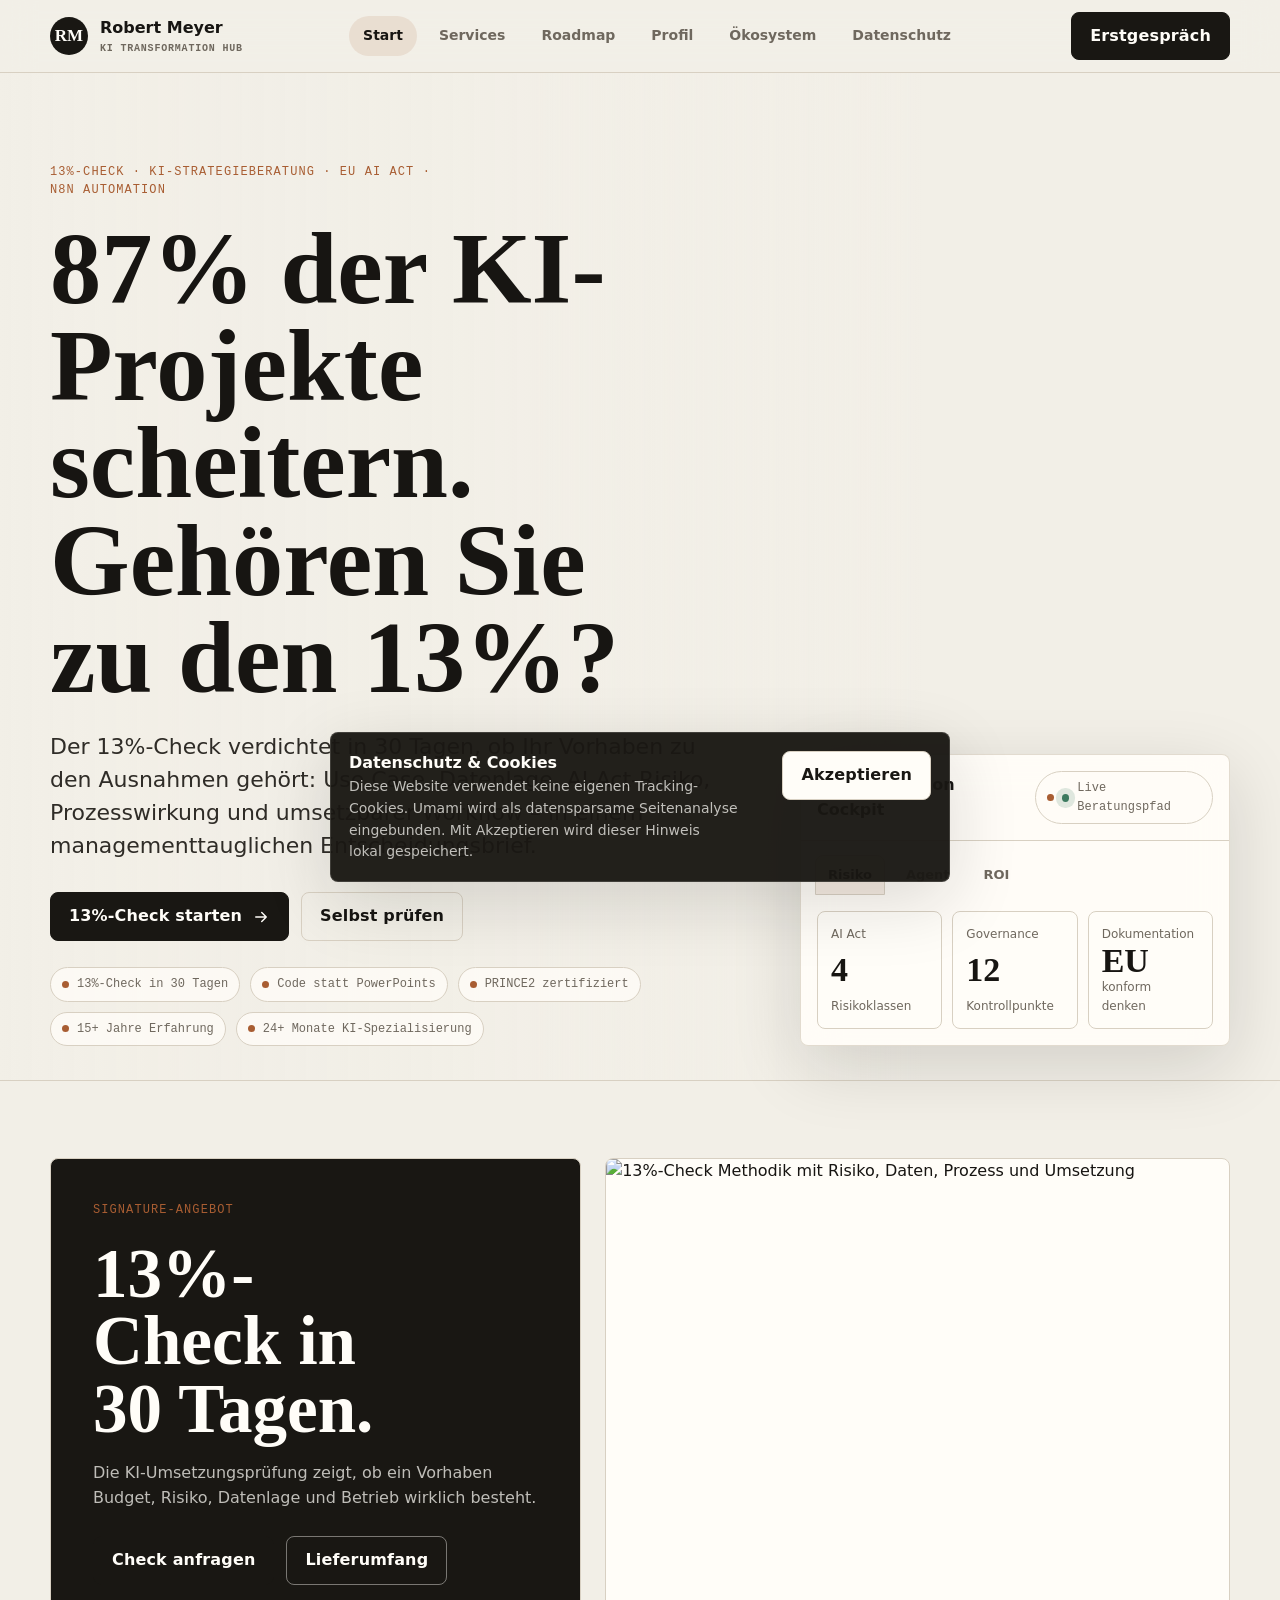
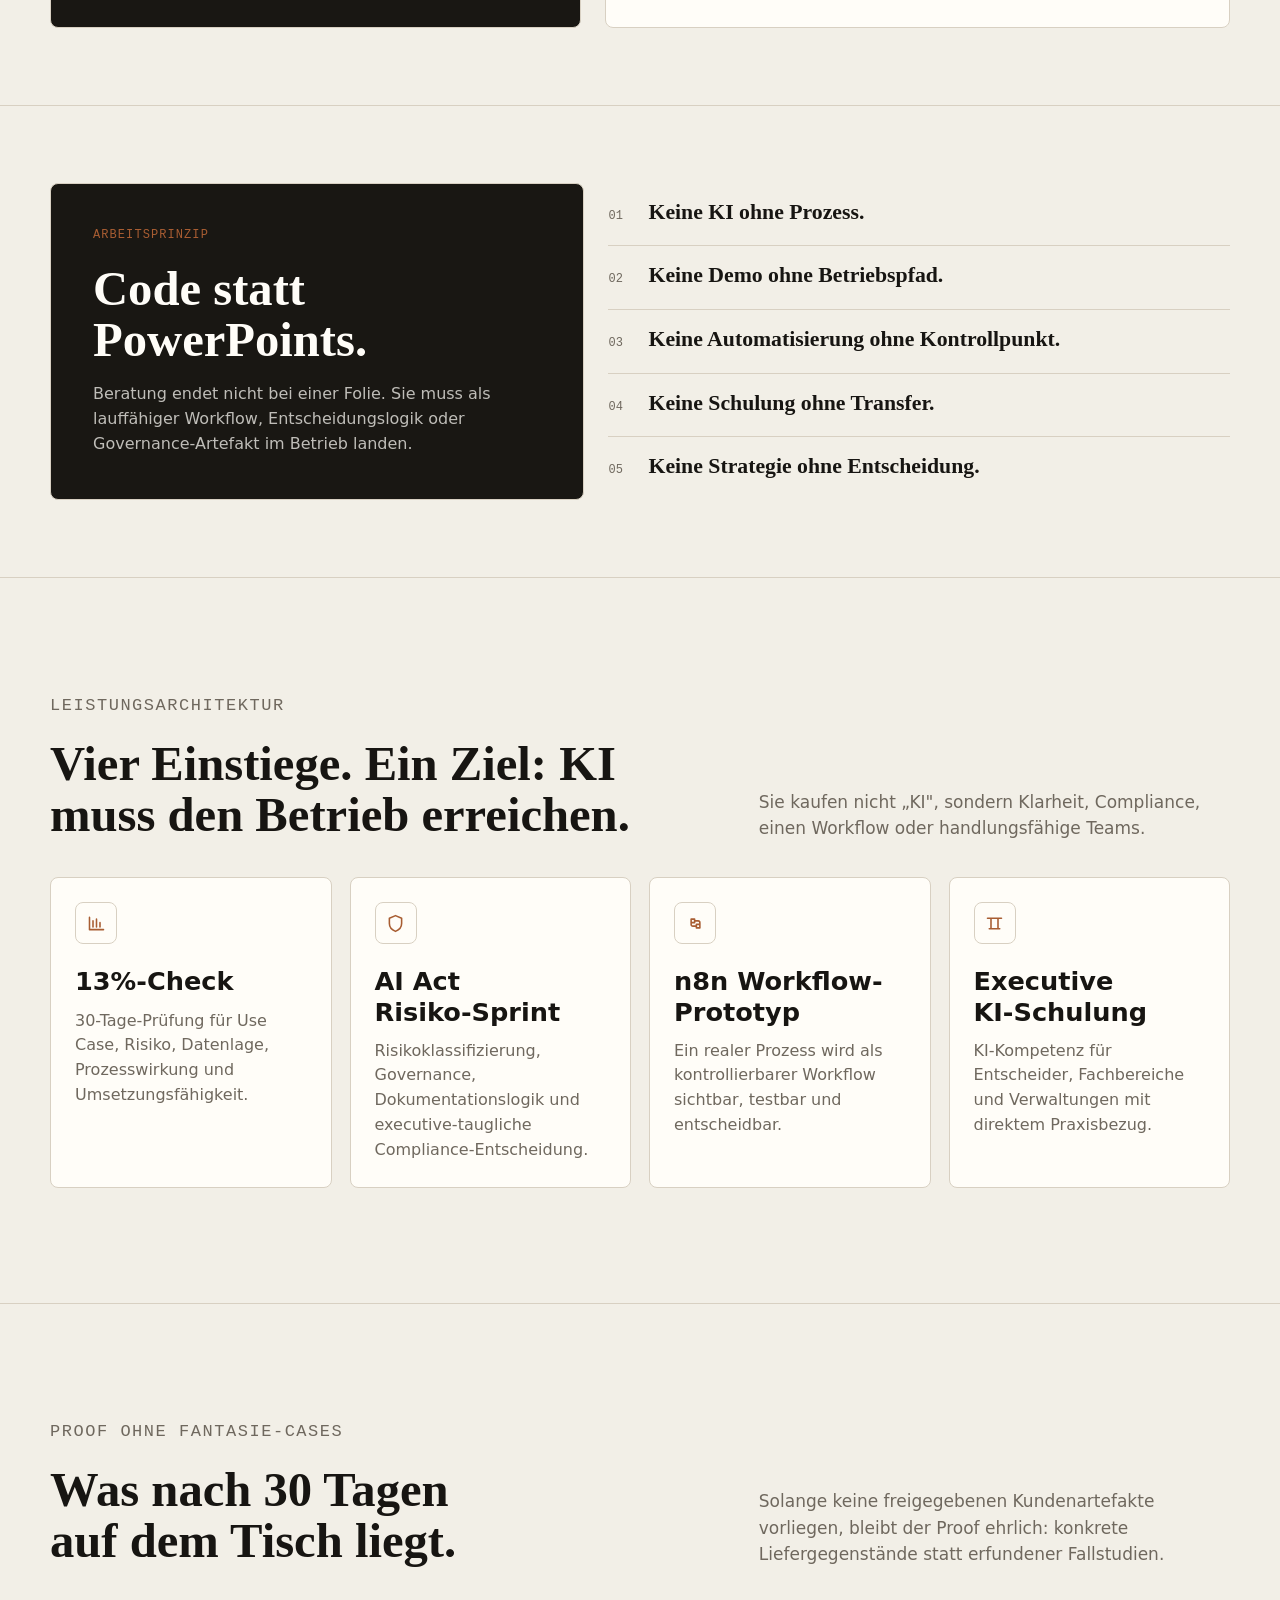
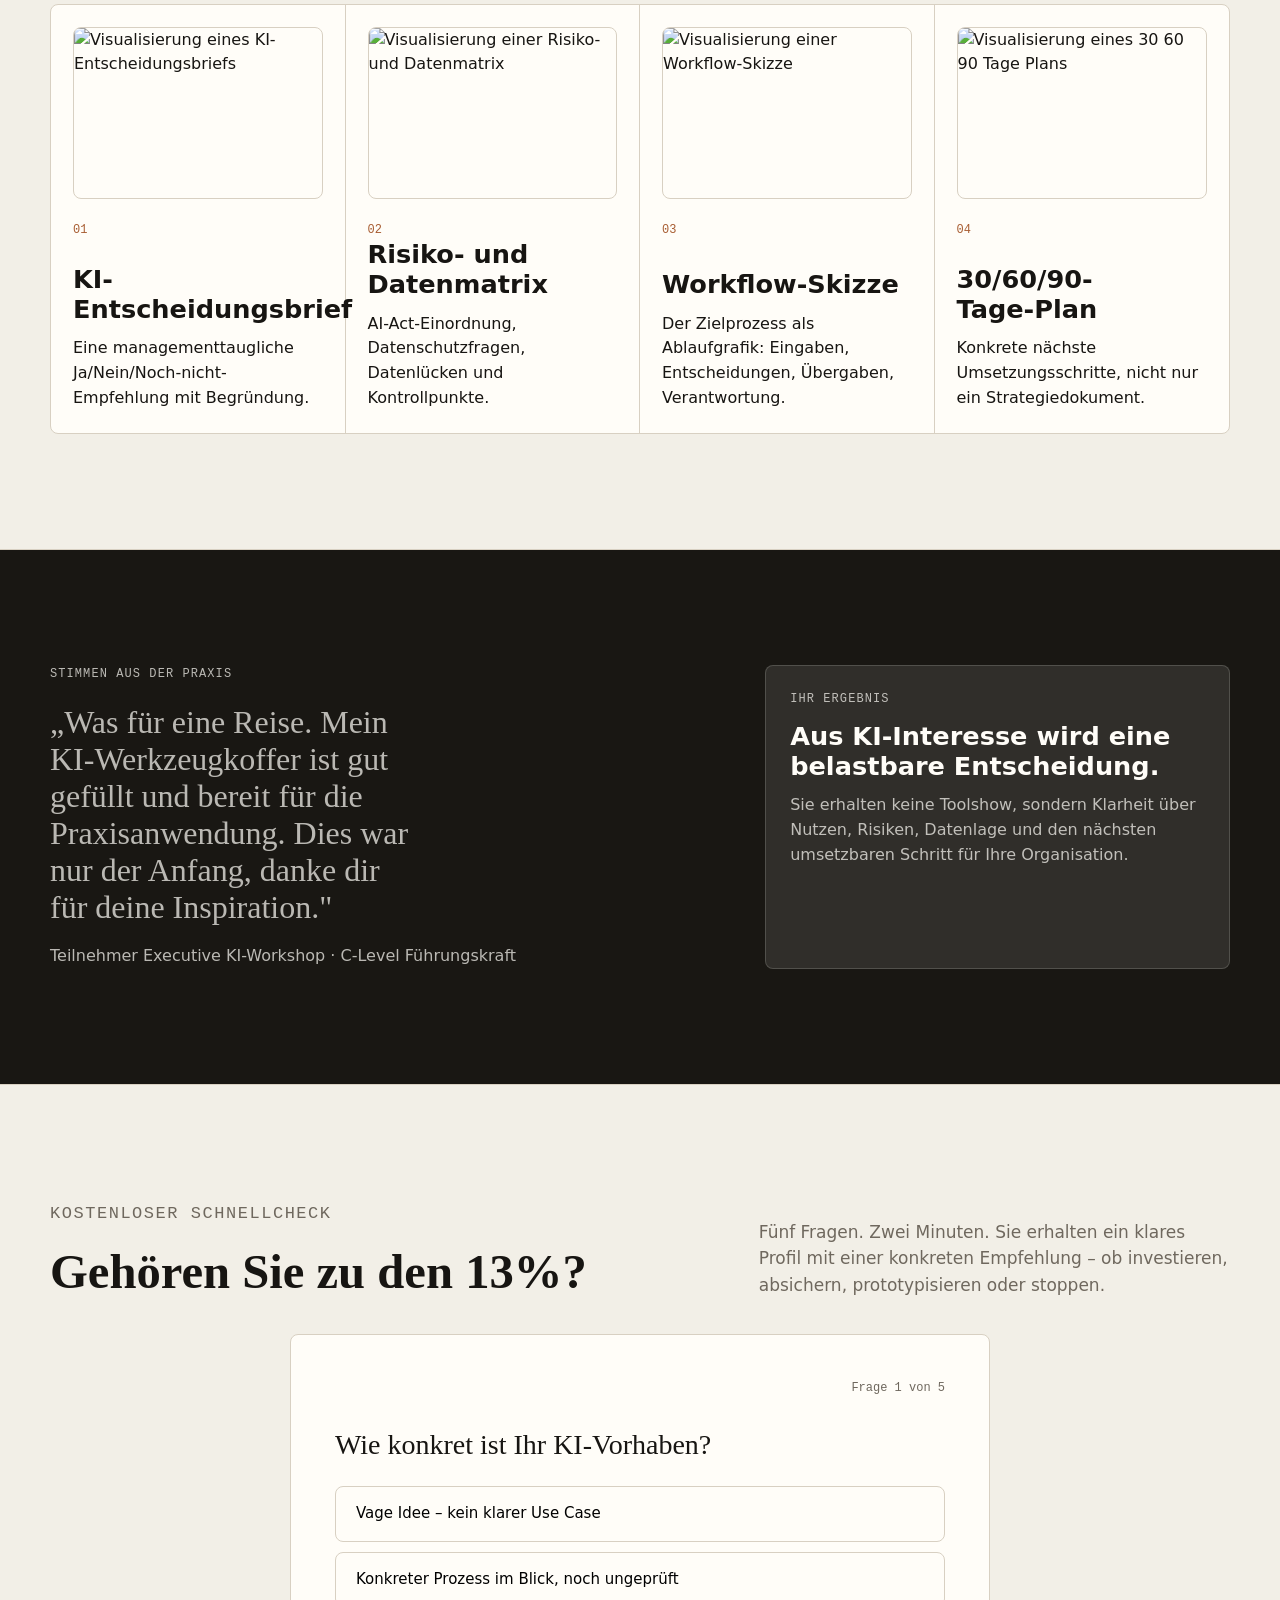
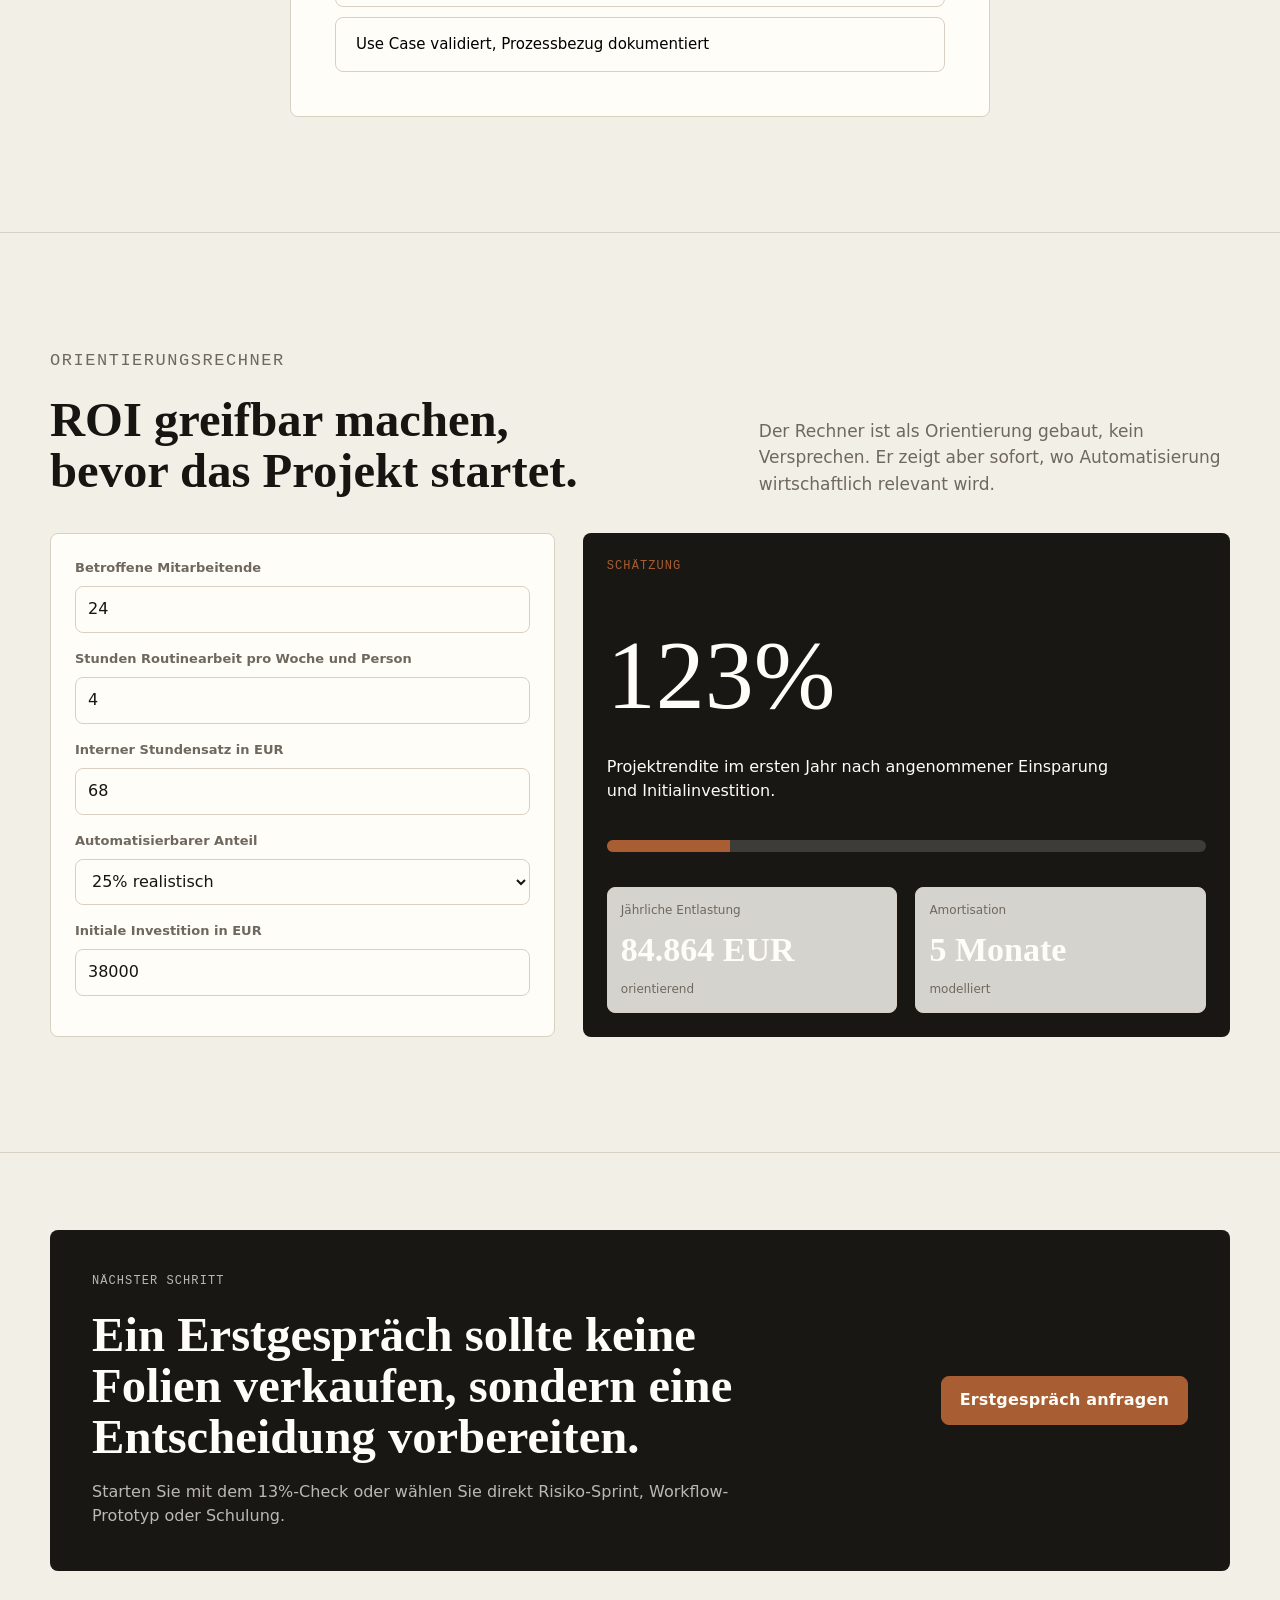
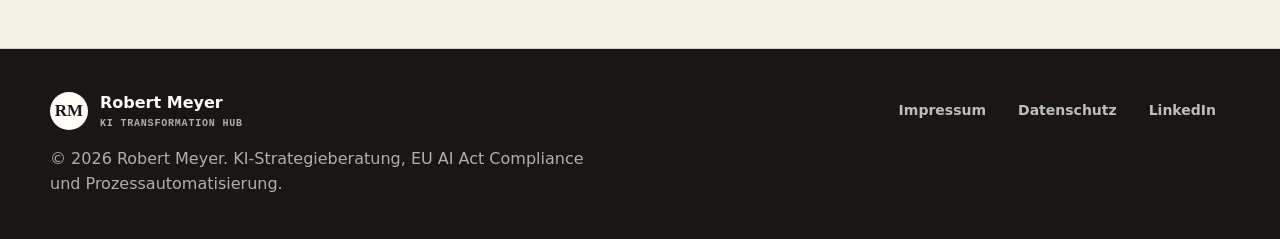
==== index.html @ 4e85bb88 "Add files via upload first" ====
<!doctype html>
<html lang="de">
<head>
  <meta charset="utf-8">
  <meta name="viewport" content="width=device-width, initial-scale=1">
  <title>13%-Check - Robert Meyer KI-Strategieberatung, EU AI Act und Automatisierung</title>
  <meta name="description" content="Der 13%-Check von Robert Meyer prüft in 30 Tagen, ob ein KI-Vorhaben belastbar ist: Risiko, Daten, Prozess, Umsetzung, AI Act und n8n Automatisierung.">
  <meta name="keywords" content="KI Beratung, KI Strategieberatung, EU AI Act, Robert Meyer, Prozessautomatisierung, n8n, KI Training, LLM Integration, KI Governance">
  <meta name="author" content="Robert Meyer">
  <meta name="robots" content="index, follow, max-image-preview:large, max-snippet:-1, max-video-preview:-1">
  <link rel="canonical" href="https://ki13prozent.de/">
  <meta property="og:type" content="website">
  <meta property="og:title" content="13%-Check - KI-Umsetzungsprüfung in 30 Tagen">
  <meta property="og:description" content="KI-Vorhaben vor Budgetverlust schützen: Risiko, Daten, Prozess und Umsetzung in einem belastbaren Entscheidungsbrief verdichten.">
  <meta property="og:url" content="https://ki13prozent.de/">
  <meta property="og:site_name" content="Robert Meyer KI-Beratung">
  <meta property="og:locale" content="de_DE">
  <meta property="og:image" content="https://ki13prozent.de/assets/ai-governance-hero.jpg">
  <meta name="twitter:card" content="summary_large_image">
  <meta name="twitter:title" content="13%-Check - KI-Umsetzungsprüfung">
  <meta name="twitter:description" content="KI-Strategie, EU AI Act Compliance und Prozessautomatisierung als 30-Tage-Prüfung.">
  <meta name="twitter:image" content="https://ki13prozent.de/assets/ai-governance-hero.jpg">
  <link rel="icon" href="assets/favicon.svg" type="image/svg+xml">
  <link rel="stylesheet" href="styles.css">
  <script type="application/ld+json">
  {
    "@context": "https://schema.org",
    "@graph": [
      {
        "@type": "WebSite",
        "@id": "https://ki13prozent.de/#website",
        "url": "https://ki13prozent.de/",
        "name": "Robert Meyer KI-Beratung",
        "description": "13%-Check, KI-Strategieberatung, EU AI Act Compliance und n8n Automatisierung mit Robert Meyer",
        "publisher": { "@id": "https://ki13prozent.de/#person" },
        "inLanguage": "de-DE"
      },
      {
        "@type": "Person",
        "@id": "https://ki13prozent.de/#person",
        "name": "Robert Meyer",
        "url": "https://ki13prozent.de/",
        "jobTitle": "KI-Strategieberater",
        "email": "rm@kostenmanager.net",
        "telephone": "+49 162 4194748",
        "sameAs": ["https://www.linkedin.com/in/robert-meyer-666b39315"]
      }
    ]
  }
  </script>
  <style>
    /* === WIZARD MODAL === */
    .modal-wide { width: min(660px, 100%); }

    .wizard-steps {
      display: flex;
      align-items: center;
      gap: 8px;
    }

    .wiz-step {
      width: 30px;
      height: 30px;
      display: grid;
      place-items: center;
      border: 1px solid var(--border);
      border-radius: 50%;
      font-size: 13px;
      font-weight: 700;
      color: var(--muted);
      transition: background 200ms, border-color 200ms, color 200ms;
    }

    .wiz-step.active {
      background: var(--surface-strong);
      color: var(--surface);
      border-color: var(--surface-strong);
    }

    .wiz-divider {
      width: 28px;
      height: 1px;
      background: var(--border);
    }

    .service-choices {
      display: grid;
      grid-template-columns: 1fr 1fr;
      gap: 12px;
      margin-top: 22px;
    }

    .service-choice {
      display: grid;
      gap: 6px;
      text-align: left;
      border: 1px solid var(--border);
      border-radius: var(--radius);
      padding: 18px;
      background: var(--surface);
      transition: border-color 140ms, background 140ms;
    }

    .service-choice strong { font-size: 15px; }
    .service-choice span { color: var(--muted); font-size: 13px; line-height: 1.4; }

    .service-choice:hover {
      border-color: var(--fg);
      background: color-mix(in oklch, var(--accent) 5%, var(--surface));
    }

    .service-choice.selected {
      border-color: var(--accent);
      background: color-mix(in oklch, var(--accent) 9%, var(--surface));
    }

    .wiz-questions { display: grid; gap: 14px; margin-top: 20px; }

    .wiz-fieldset {
      border: 1px solid var(--border);
      border-radius: var(--radius);
      padding: 14px 16px;
      margin: 0;
    }

    .wiz-fieldset legend {
      font-size: 12px;
      font-weight: 700;
      color: var(--muted);
      text-transform: uppercase;
      letter-spacing: 0.06em;
      padding: 0 4px;
    }

    .radio-group { display: grid; gap: 8px; margin-top: 12px; }

    .radio-group label {
      display: flex;
      align-items: center;
      gap: 10px;
      font-size: 14px;
      cursor: pointer;
    }

    .wiz-nav {
      display: flex;
      gap: 10px;
      margin-top: 22px;
      justify-content: flex-end;
    }

    /* === DIAGNOSE TOOL === */
    .diagnose-card {
      max-width: 700px;
      margin-inline: auto;
      border: 1px solid var(--border);
      border-radius: var(--radius);
      background: var(--surface);
      padding: clamp(24px, 4vw, 44px);
    }

    .diagnose-progress-row {
      display: flex;
      align-items: center;
      gap: 14px;
      margin-bottom: 30px;
    }

    .diagnose-step-label {
      font-family: var(--font-mono);
      font-size: 12px;
      color: var(--muted);
      white-space: nowrap;
    }

    .diagnose-question {
      font-family: var(--font-display);
      font-size: clamp(20px, 2.4vw, 28px);
      line-height: 1.24;
      margin-bottom: 24px !important;
      max-width: 100% !important;
    }

    .diagnose-options { display: grid; gap: 10px; }

    .diagnose-option {
      text-align: left;
      border: 1px solid var(--border);
      border-radius: var(--radius);
      padding: 15px 20px;
      background: var(--surface);
      font-size: 15px;
      transition: border-color 120ms, background 120ms;
    }

    .diagnose-option:hover {
      border-color: var(--fg);
      background: color-mix(in oklch, var(--accent) 7%, var(--surface));
    }

    .diagnose-result-wrapper {
      display: grid;
      grid-template-columns: 1fr 260px;
      gap: 18px;
      max-width: 900px;
      margin-inline: auto;
    }

    .diagnose-result-card {
      border: 1px solid var(--border);
      border-radius: var(--radius);
      background: var(--surface);
      padding: clamp(24px, 4vw, 40px);
    }

    .diagnose-score-label {
      font-family: var(--font-mono);
      font-size: 12px;
      font-weight: 700;
      text-transform: uppercase;
      letter-spacing: 0.1em;
      margin-bottom: 12px;
    }

    .diagnose-result-h3 {
      font-family: var(--font-display);
      font-size: clamp(28px, 3vw, 42px);
      line-height: 1.08;
    }

    .diagnose-result-actions {
      display: flex;
      flex-wrap: wrap;
      gap: 10px;
      margin-top: 26px;
    }

    .diagnose-score-panel {
      border: 1px solid var(--border);
      border-radius: var(--radius);
      background: var(--surface-strong);
      color: var(--surface);
      padding: 22px;
    }

    .diagnose-score-number {
      font-family: var(--font-display);
      font-size: clamp(64px, 7vw, 92px);
      line-height: 0.9;
      margin-top: 10px;
    }

    .diagnose-score-number span {
      font-size: 0.3em;
      color: color-mix(in oklch, var(--surface) 44%, transparent);
    }

    .diagnose-score-legend { display: grid; gap: 6px; margin-top: 18px; }

    .diagnose-legend-item {
      font-size: 13px;
      color: color-mix(in oklch, var(--surface) 44%, transparent);
      padding: 5px 8px;
      border-radius: 4px;
    }

    .diagnose-legend-item.current {
      color: var(--surface);
      background: color-mix(in oklch, var(--surface) 14%, transparent);
      font-weight: 700;
    }

    /* === MANIFEST === */
    .manifest-list { display: grid; gap: 0; }

    .manifest-item {
      display: flex;
      align-items: baseline;
      gap: 18px;
      padding: 16px 0;
      border-bottom: 1px solid var(--border);
    }

    .manifest-item:last-child { border-bottom: 0; }

    .manifest-num {
      font-family: var(--font-mono);
      font-size: 12px;
      color: var(--muted);
      min-width: 22px;
    }

    .manifest-item strong {
      font-family: var(--font-display);
      font-size: clamp(17px, 1.7vw, 22px);
      line-height: 1.2;
    }

    /* === RESPONSIVE === */
    @media (max-width: 640px) {
      .service-choices { grid-template-columns: 1fr; }
      .diagnose-result-wrapper { grid-template-columns: 1fr; }
    }
    [data-testimonials] { display: grid; }
    [data-testimonial] { grid-column: 1; grid-row: 1; opacity: 0; transition: opacity 700ms ease; }
    [data-testimonial].active { opacity: 1; }
  </style>
  <script defer src="https://cv.rm-on.de/script.js" data-website-id="077fc84e-d4f1-4861-a26e-9604ad4954e3"></script>
</head>
<body>
  <header class="site-header">
    <div class="container nav-shell">
      <a class="brand" href="index.html" aria-label="Startseite Robert Meyer">
        <span class="brand-mark">RM</span>
        <span>Robert Meyer<small>KI Transformation Hub</small></span>
      </a>
      <nav class="primary-nav" aria-label="Hauptnavigation">
        <a href="index.html">Start</a>
        <a href="services.html">Services</a>
        <a href="roadmap.html">Roadmap</a>
        <a href="about.html">Profil</a>
        <a href="oekosystem.html">Ökosystem</a>
        <a href="datenschutz.html">Datenschutz</a>
      </nav>
      <div class="nav-actions">
        <button class="btn btn-primary" type="button" data-open-contact>Erstgespräch</button>
        <button class="menu-toggle" type="button" data-menu-toggle aria-label="Menü öffnen" aria-expanded="false">☰</button>
      </div>
    </div>
  </header>

  <main>
    <!-- HERO -->
    <section class="hero">
      <div class="container hero-grid">
        <div class="mobile-hero-image" aria-hidden="true"></div>
        <div>
          <p class="eyebrow">13%-Check · KI-Strategieberatung · EU AI Act · n8n Automation</p>
          <h1>87% der KI-Projekte scheitern. Gehören Sie zu den 13%?</h1>
          <p class="lead">Der 13%-Check verdichtet in 30 Tagen, ob Ihr Vorhaben zu den Ausnahmen gehört: Use Case, Datenlage, AI-Act-Risiko, Prozesswirkung und umsetzbarer Workflow – in einem managementtauglichen Entscheidungsbrief.</p>
          <div class="hero-actions">
            <button class="btn btn-primary btn-icon" type="button" data-open-contact data-contact-topic="13%-Check">
              <span>13%-Check starten</span>
              <svg viewBox="0 0 24 24" fill="none" aria-hidden="true"><path d="M5 12h14m-6-6 6 6-6 6" stroke="currentColor" stroke-width="1.9" stroke-linecap="round" stroke-linejoin="round"/></svg>
            </button>
            <a class="btn" href="#diagnose">Selbst prüfen</a>
          </div>
          <div class="status-strip" aria-label="Kernsignale">
            <span class="status-pill">13%-Check in 30 Tagen</span>
            <span class="status-pill">Code statt PowerPoints</span>
            <span class="status-pill">PRINCE2 zertifiziert</span>
            <span class="status-pill">15+ Jahre Erfahrung</span>
            <span class="status-pill">24+ Monate KI-Spezialisierung</span>
          </div>
        </div>

        <aside class="signal-panel" data-tabs aria-label="Interaktive Leistungsübersicht">
          <div class="signal-head">
            <strong>Transformation Cockpit</strong>
            <span class="status-pill"><span class="live-dot" aria-hidden="true"></span>Live Beratungspfad</span>
          </div>
          <div class="tabs" role="tablist" aria-label="Cockpit Ansichten">
            <button class="tab" role="tab" id="tab-risk" aria-controls="panel-risk" aria-selected="true">Risiko</button>
            <button class="tab" role="tab" id="tab-agent" aria-controls="panel-agent" aria-selected="false">Agent</button>
            <button class="tab" role="tab" id="tab-roi" aria-controls="panel-roi" aria-selected="false">ROI</button>
          </div>
          <div class="tab-panel active" role="tabpanel" id="panel-risk" aria-labelledby="tab-risk">
            <div class="metrics">
              <div class="metric"><span>AI Act</span><strong>4</strong><span>Risikoklassen</span></div>
              <div class="metric"><span>Governance</span><strong>12</strong><span>Kontrollpunkte</span></div>
              <div class="metric"><span>Dokumentation</span><strong>EU</strong><span>konform denken</span></div>
            </div>
          </div>
          <div class="tab-panel" role="tabpanel" id="panel-agent" aria-labelledby="tab-agent">
            <div class="mini-list">
              <div class="mini-row"><svg viewBox="0 0 24 24" fill="none" aria-hidden="true"><path d="M6 8h12M6 12h8M6 16h12" stroke="currentColor" stroke-width="1.8" stroke-linecap="round"/></svg><strong>Chatbot-Modus</strong><span>strukturierte Beratung</span></div>
              <div class="mini-row"><svg viewBox="0 0 24 24" fill="none" aria-hidden="true"><path d="M12 3v18M4 11h16" stroke="currentColor" stroke-width="1.8" stroke-linecap="round"/></svg><strong>Agent-Modus</strong><span>n8n Tools und Workflows</span></div>
              <div class="mini-row"><svg viewBox="0 0 24 24" fill="none" aria-hidden="true"><path d="m5 13 4 4L19 7" stroke="currentColor" stroke-width="1.8" stroke-linecap="round" stroke-linejoin="round"/></svg><strong>Toggle</strong><span>passend zum Bedarf</span></div>
            </div>
          </div>
          <div class="tab-panel" role="tabpanel" id="panel-roi" aria-labelledby="tab-roi">
            <div class="metrics">
              <div class="metric"><span>Potenzial</span><strong>Use</strong><span>Cases priorisieren</span></div>
              <div class="metric"><span>Wert</span><strong>ROI</strong><span>transparent machen</span></div>
              <div class="metric"><span>Tempo</span><strong>30</strong><span>bis 90 Tage Fokus</span></div>
            </div>
          </div>
        </aside>
      </div>
    </section>

    <!-- SIGNATURE OFFER -->
    <section class="section section-tight">
      <div class="container signature-offer">
        <div class="method-card">
          <p class="eyebrow">Signature-Angebot</p>
          <h2>13%-Check in 30 Tagen.</h2>
          <p>Die KI-Umsetzungsprüfung zeigt, ob ein Vorhaben Budget, Risiko, Datenlage und Betrieb wirklich besteht.</p>
          <div class="offer-actions">
            <button class="btn btn-primary" type="button" data-open-contact data-contact-topic="13%-Check">Check anfragen</button>
            <a class="btn" href="services.html#pakete">Lieferumfang</a>
          </div>
        </div>
        <div class="method-map visual-frame" aria-label="13%-Check Methodik">
          <img src="assets/visual-13-check.svg" alt="13%-Check Methodik mit Risiko, Daten, Prozess und Umsetzung">
        </div>
      </div>
    </section>

    <!-- CODE STATT POWERPOINTS – MANIFEST -->
    <section class="section section-tight">
      <div class="container code-principle">
        <div>
          <p class="eyebrow">Arbeitsprinzip</p>
          <h2>Code statt PowerPoints.</h2>
          <p>Beratung endet nicht bei einer Folie. Sie muss als lauffähiger Workflow, Entscheidungslogik oder Governance-Artefakt im Betrieb landen.</p>
        </div>
        <div class="principle-grid">
          <div class="manifest-list">
            <div class="manifest-item">
              <span class="manifest-num">01</span>
              <strong>Keine KI ohne Prozess.</strong>
            </div>
            <div class="manifest-item">
              <span class="manifest-num">02</span>
              <strong>Keine Demo ohne Betriebspfad.</strong>
            </div>
            <div class="manifest-item">
              <span class="manifest-num">03</span>
              <strong>Keine Automatisierung ohne Kontrollpunkt.</strong>
            </div>
            <div class="manifest-item">
              <span class="manifest-num">04</span>
              <strong>Keine Schulung ohne Transfer.</strong>
            </div>
            <div class="manifest-item">
              <span class="manifest-num">05</span>
              <strong>Keine Strategie ohne Entscheidung.</strong>
            </div>
          </div>
        </div>
      </div>
    </section>

    <!-- SERVICES GRID -->
    <section class="section">
      <div class="container section-header">
        <div>
          <p class="eyebrow">Leistungsarchitektur</p>
          <h2>Vier Einstiege. Ein Ziel: KI muss den Betrieb erreichen.</h2>
        </div>
        <p>Sie kaufen nicht „KI", sondern Klarheit, Compliance, einen Workflow oder handlungsfähige Teams.</p>
      </div>
      <div class="container grid-4">
        <article class="card">
          <div class="card-icon"><svg viewBox="0 0 24 24" fill="none" aria-hidden="true"><path d="M4 19V5m0 14h16M8 16V9m4 7V7m4 9v-5" stroke="currentColor" stroke-width="1.8" stroke-linecap="round"/></svg></div>
          <h3>13%-Check</h3>
          <p>30-Tage-Prüfung für Use Case, Risiko, Datenlage, Prozesswirkung und Umsetzungsfähigkeit.</p>
        </article>
        <article class="card">
          <div class="card-icon"><svg viewBox="0 0 24 24" fill="none" aria-hidden="true"><path d="M12 3 5 6v6c0 4.2 2.8 7.2 7 9 4.2-1.8 7-4.8 7-9V6l-7-3Z" stroke="currentColor" stroke-width="1.8" stroke-linejoin="round"/></svg></div>
          <h3>AI Act Risiko-Sprint</h3>
          <p>Risikoklassifizierung, Governance, Dokumentationslogik und executive-taugliche Compliance-Entscheidung.</p>
        </article>
        <article class="card">
          <div class="card-icon"><svg viewBox="0 0 24 24" fill="none" aria-hidden="true"><path d="M7 7h4v4H7zM13 13h4v4h-4zM11 9h4a2 2 0 0 1 2 2v2M13 15H9a2 2 0 0 1-2-2v-2" stroke="currentColor" stroke-width="1.8" stroke-linejoin="round"/></svg></div>
          <h3>n8n Workflow-Prototyp</h3>
          <p>Ein realer Prozess wird als kontrollierbarer Workflow sichtbar, testbar und entscheidbar.</p>
        </article>
        <article class="card">
          <div class="card-icon"><svg viewBox="0 0 24 24" fill="none" aria-hidden="true"><path d="M4 6h16M8 6v12m8-12v12M6 18h12" stroke="currentColor" stroke-width="1.8" stroke-linecap="round"/></svg></div>
          <h3>Executive KI-Schulung</h3>
          <p>KI-Kompetenz für Entscheider, Fachbereiche und Verwaltungen mit direktem Praxisbezug.</p>
        </article>
      </div>
    </section>

    <!-- ARTIFACTS -->
    <section class="section">
      <div class="container section-header">
        <div>
          <p class="eyebrow">Proof ohne Fantasie-Cases</p>
          <h2>Was nach 30 Tagen auf dem Tisch liegt.</h2>
        </div>
        <p>Solange keine freigegebenen Kundenartefakte vorliegen, bleibt der Proof ehrlich: konkrete Liefergegenstände statt erfundener Fallstudien.</p>
      </div>
      <div class="container artifact-grid">
        <article class="artifact-card"><img src="assets/visual-decision-brief.svg" alt="Visualisierung eines KI-Entscheidungsbriefs"><span>01</span><h3>KI-Entscheidungsbrief</h3><p>Eine managementtaugliche Ja/Nein/Noch-nicht-Empfehlung mit Begründung.</p></article>
        <article class="artifact-card"><img src="assets/visual-risk-matrix.svg" alt="Visualisierung einer Risiko- und Datenmatrix"><span>02</span><h3>Risiko- und Datenmatrix</h3><p>AI-Act-Einordnung, Datenschutzfragen, Datenlücken und Kontrollpunkte.</p></article>
        <article class="artifact-card"><img src="assets/visual-workflow.svg" alt="Visualisierung einer Workflow-Skizze"><span>03</span><h3>Workflow-Skizze</h3><p>Der Zielprozess als Ablaufgrafik: Eingaben, Entscheidungen, Übergaben, Verantwortung.</p></article>
        <article class="artifact-card"><img src="assets/visual-90day-plan.svg" alt="Visualisierung eines 30 60 90 Tage Plans"><span>04</span><h3>30/60/90-Tage-Plan</h3><p>Konkrete nächste Umsetzungsschritte, nicht nur ein Strategiedokument.</p></article>
      </div>
    </section>

    <!-- TESTIMONIAL -->
    <section class="section dark-band">
      <div class="container quote-grid">
        <div data-testimonials>
          <div data-testimonial class="active">
            <p class="eyebrow">Stimmen aus der Praxis</p>
            <p class="quote">„Was für eine Reise. Mein KI-Werkzeugkoffer ist gut gefüllt und bereit für die Praxisanwendung. Dies war nur der Anfang, danke dir für deine Inspiration."</p>
            <p class="muted" style="margin-top:18px">Teilnehmer Executive KI-Workshop · C-Level Führungskraft</p>
          </div>
          <div data-testimonial>
            <p class="eyebrow">Stimmen aus der Praxis</p>
            <p class="quote">„Danke für die gemeinsame KI-Reise, die meinen Horizont so enorm erweitert hat! Die praktischen Anwendungen sind sofort umsetzbar."</p>
            <p class="muted" style="margin-top:18px">C-Level Participant · Digitalisierungsverantwortlicher</p>
          </div>
          <div data-testimonial>
            <p class="eyebrow">Stimmen aus der Praxis</p>
            <p class="quote">„Die KI-Strategieberatung hat uns geholfen, eine klare Roadmap zu entwickeln. Besonders wertvoll waren die branchenspezifischen Insights."</p>
            <p class="muted" style="margin-top:18px">Geschäftsführer · Mittelständisches Unternehmen</p>
          </div>
        </div>
        <div class="card">
          <p class="kicker">Ihr Ergebnis</p>
          <h3>Aus KI-Interesse wird eine belastbare Entscheidung.</h3>
          <p>Sie erhalten keine Toolshow, sondern Klarheit über Nutzen, Risiken, Datenlage und den nächsten umsetzbaren Schritt für Ihre Organisation.</p>
        </div>
      </div>
    </section>

    <!-- DIAGNOSE TOOL -->
    <section class="section" id="diagnose">
      <div class="container section-header">
        <div>
          <p class="eyebrow">Kostenloser Schnellcheck</p>
          <h2>Gehören Sie zu den 13%?</h2>
        </div>
        <p>Fünf Fragen. Zwei Minuten. Sie erhalten ein klares Profil mit einer konkreten Empfehlung – ob investieren, absichern, prototypisieren oder stoppen.</p>
      </div>
      <div class="container" data-diagnose-tool></div>
    </section>

    <!-- ROI -->
    <section class="section" id="roi">
      <div class="container section-header">
        <div>
          <p class="eyebrow">Orientierungsrechner</p>
          <h2>ROI greifbar machen, bevor das Projekt startet.</h2>
        </div>
        <p>Der Rechner ist als Orientierung gebaut, kein Versprechen. Er zeigt aber sofort, wo Automatisierung wirtschaftlich relevant wird.</p>
      </div>
      <div class="container roi-tool">
        <form class="card" data-roi>
          <div class="field"><label for="employees">Betroffene Mitarbeitende</label><input id="employees" type="number" min="1" value="24"></div>
          <div class="field"><label for="hours">Stunden Routinearbeit pro Woche und Person</label><input id="hours" type="number" min="1" value="4"></div>
          <div class="field"><label for="rate">Interner Stundensatz in EUR</label><input id="rate" type="number" min="1" value="68"></div>
          <div class="field">
            <label for="automation">Automatisierbarer Anteil</label>
            <select id="automation">
              <option value="15">15% vorsichtig</option>
              <option value="25" selected>25% realistisch</option>
              <option value="40">40% ambitioniert</option>
            </select>
          </div>
          <div class="field"><label for="investment">Initiale Investition in EUR</label><input id="investment" type="number" min="1" value="38000"></div>
        </form>
        <aside class="result-panel" aria-live="polite">
          <p class="eyebrow">Schätzung</p>
          <div class="result-main" data-roi-value>0%</div>
          <p>Projektrendite im ersten Jahr nach angenommener Einsparung und Initialinvestition.</p>
          <div><div class="bar" aria-hidden="true"><span data-roi-bar></span></div></div>
          <div class="grid-2">
            <div class="metric"><span>Jährliche Entlastung</span><strong data-saving-value>0 EUR</strong><span>orientierend</span></div>
            <div class="metric"><span>Amortisation</span><strong data-payback-value>0 Monate</strong><span>modelliert</span></div>
          </div>
        </aside>
      </div>
    </section>

    <!-- CTA -->
    <section class="section section-tight">
      <div class="container cta-band">
        <div>
          <p class="eyebrow">Nächster Schritt</p>
          <h2>Ein Erstgespräch sollte keine Folien verkaufen, sondern eine Entscheidung vorbereiten.</h2>
          <p style="margin-top:16px">Starten Sie mit dem 13%-Check oder wählen Sie direkt Risiko-Sprint, Workflow-Prototyp oder Schulung.</p>
        </div>
        <button class="btn btn-accent" type="button" data-open-contact data-contact-topic="13%-Check">Erstgespräch anfragen</button>
      </div>
    </section>
  </main>

  <footer class="site-footer">
    <div class="container footer-grid">
      <div>
        <a class="brand" href="index.html"><span class="brand-mark">RM</span><span>Robert Meyer<small>KI Transformation Hub</small></span></a>
        <p class="muted" style="margin-top:16px">© 2026 Robert Meyer. KI-Strategieberatung, EU AI Act Compliance und Prozessautomatisierung.</p>
      </div>
      <nav class="legal-nav" aria-label="Rechtliches">
        <a href="impressum.html">Impressum</a>
        <a href="datenschutz.html">Datenschutz</a>
        <a href="https://www.linkedin.com/in/robert-meyer-666b39315" target="_blank" rel="noopener">LinkedIn</a>
      </nav>
    </div>
  </footer>

  <!-- WIZARD MODAL -->
  <div class="modal-backdrop" data-contact-modal aria-hidden="true">
    <section class="modal modal-wide" role="dialog" aria-modal="true" aria-labelledby="contact-title">
      <div class="modal-head">
        <div class="wizard-steps" aria-label="Fortschritt">
          <span class="wiz-step active" data-step="1">1</span>
          <span class="wiz-divider"></span>
          <span class="wiz-step" data-step="2">2</span>
          <span class="wiz-divider"></span>
          <span class="wiz-step" data-step="3">3</span>
        </div>
        <button class="icon-button" type="button" data-close-contact aria-label="Dialog schließen">×</button>
      </div>

      <!-- Schritt 1: Service-Auswahl -->
      <div data-wizard-step="1">
        <p class="eyebrow">Schritt 1 von 3</p>
        <h2 id="contact-title">Womit sollen wir starten?</h2>
        <div class="service-choices">
          <button class="service-choice" type="button" data-choice="13%-Check">
            <strong>13%-Check</strong>
            <span>KI-Vorhaben prüfen, bevor Budget freigegeben wird</span>
          </button>
          <button class="service-choice" type="button" data-choice="AI Act Risiko-Sprint">
            <strong>AI Act Risiko-Sprint</strong>
            <span>Compliance-Status klären und Risiken dokumentieren</span>
          </button>
          <button class="service-choice" type="button" data-choice="n8n Workflow-Prototyp">
            <strong>n8n Workflow-Prototyp</strong>
            <span>Einen Prozess als echten Workflow testen</span>
          </button>
          <button class="service-choice" type="button" data-choice="Executive KI-Schulung">
            <strong>Executive KI-Schulung</strong>
            <span>Führungskräfte oder Teams befähigen</span>
          </button>
        </div>
      </div>

      <!-- Schritt 2: Qualifikation -->
      <div data-wizard-step="2" hidden>
        <p class="eyebrow">Schritt 2 von 3</p>
        <h2>Drei kurze Fragen.</h2>
        <div class="wiz-questions">
          <fieldset class="wiz-fieldset">
            <legend>Organisation</legend>
            <div class="radio-group">
              <label><input type="radio" name="wiz-org" value="Unternehmen / Mittelstand"> Unternehmen / Mittelstand</label>
              <label><input type="radio" name="wiz-org" value="Verwaltung / öffentliche Stelle"> Verwaltung / Öffentlicher Sektor</label>
              <label><input type="radio" name="wiz-org" value="Beratung / Agentur"> Beratung / Agentur</label>
            </div>
          </fieldset>
          <fieldset class="wiz-fieldset">
            <legend>Aktueller KI-Status</legend>
            <div class="radio-group">
              <label><input type="radio" name="wiz-status" value="Erste Ideen"> Erste Ideen, noch kein konkreter Plan</label>
              <label><input type="radio" name="wiz-status" value="Pilot läuft oder geplant"> Pilot läuft oder konkret geplant</label>
              <label><input type="radio" name="wiz-status" value="Tools im Einsatz, Governance offen"> Tools im Einsatz, Governance noch offen</label>
            </div>
          </fieldset>
          <fieldset class="wiz-fieldset">
            <legend>Größtes Risiko</legend>
            <div class="radio-group">
              <label><input type="radio" name="wiz-risk" value="Budget ohne Wirkung"> Budget ohne nachweisbare Wirkung</label>
              <label><input type="radio" name="wiz-risk" value="Datenschutz / AI Act"> Datenschutz oder AI Act Compliance</label>
              <label><input type="radio" name="wiz-risk" value="Akzeptanz im Team"> Akzeptanz im Team</label>
              <label><input type="radio" name="wiz-risk" value="Technische Umsetzung"> Technische Umsetzung</label>
            </div>
          </fieldset>
        </div>
        <div class="wiz-nav">
          <button class="btn" type="button" data-wizard-back>Zurück</button>
          <button class="btn btn-primary" type="button" data-wizard-next>Weiter</button>
        </div>
      </div>

      <!-- Schritt 3: Kontaktdaten -->
      <div data-wizard-step="3" hidden>
        <p class="eyebrow">Schritt 3 von 3</p>
        <h2>Kontaktdaten.</h2>
        <form data-contact-form>
          <input type="hidden" name="topic">
          <input type="hidden" name="companyType">
          <input type="hidden" name="aiStatus">
          <input type="hidden" name="biggestRisk">
          <div class="field"><label for="name">Name</label><input id="name" name="name" autocomplete="name" required></div>
          <div class="field"><label for="email">E-Mail</label><input id="email" name="email" type="email" autocomplete="email" required aria-describedby="form-status"></div>
          <div class="field"><label for="phone">Telefon</label><input id="phone" name="phone" autocomplete="tel"></div>
          <div class="field"><label for="appointment">Wunschtermin</label><input id="appointment" name="appointment" placeholder="z.B. Dienstagvormittag oder kommende Woche"></div>
          <div class="field"><label for="message">Kurzbeschreibung</label><textarea id="message" name="message" rows="3"></textarea></div>
          <div class="wiz-nav">
            <button class="btn" type="button" data-wizard-back>Zurück</button>
            <button class="btn btn-primary" type="submit">Anfrage senden</button>
          </div>
          <p id="form-status" data-form-status class="muted" style="margin-top:14px">Alternativ direkt: rm@kostenmanager.net · +49 (0) 162 4194748</p>
        </form>
      </div>
    </section>
  </div>

  <script src="app.js"></script>
</body>
</html>
---- styles.css ----
:root {
  --bg: #f2efe7;
  --surface: #fffdf8;
  --surface-strong: #191713;
  --fg: #171512;
  --muted: #6f685e;
  --border: #d8d0c2;
  --accent: #a85d32;
  --accent-ink: #432416;
  --success: #3c7a5f;
  --warning: #b1812e;
  --font-display: Georgia, "Times New Roman", serif;
  --font-body: Inter, ui-sans-serif, system-ui, -apple-system, BlinkMacSystemFont, "Segoe UI", sans-serif;
  --font-mono: "SF Mono", ui-monospace, Menlo, Consolas, monospace;
  --radius: 8px;
  --shadow: 0 20px 70px color-mix(in oklch, var(--fg) 14%, transparent);
}

* {
  box-sizing: border-box;
}

html {
  scroll-behavior: smooth;
  overflow-x: clip;
}

body {
  margin: 0;
  background: var(--bg);
  color: var(--fg);
  font-family: var(--font-body);
  line-height: 1.55;
  text-rendering: optimizeLegibility;
  -webkit-font-smoothing: antialiased;
  overflow-x: clip;
}

body.nav-open {
  overflow: hidden;
}

a {
  color: inherit;
  text-decoration: none;
}

img,
svg {
  display: block;
  max-width: 100%;
}

button,
input,
select,
textarea {
  font: inherit;
}

button {
  cursor: pointer;
}

p,
li,
a,
button,
input,
textarea,
select,
h1,
h2,
h3 {
  min-width: 0;
}

p {
  margin: 0;
  max-width: 68ch;
  text-wrap: pretty;
}

h1,
h2,
h3 {
  margin: 0;
  text-wrap: balance;
}

h1,
h2,
.display {
  font-family: var(--font-display);
  letter-spacing: 0;
}

h1 {
  font-size: clamp(48px, 8vw, 104px);
  line-height: 0.95;
}

h2 {
  font-size: clamp(28px, 3.8vw, 52px);
  line-height: 1.05;
}

h3 {
  font-size: clamp(20px, 2vw, 26px);
  line-height: 1.18;
  letter-spacing: 0;
}

:focus-visible {
  outline: 3px solid color-mix(in oklch, var(--accent) 46%, transparent);
  outline-offset: 3px;
}

.container {
  width: min(1180px, calc(100% - 40px));
  margin-inline: auto;
}

.site-header {
  position: sticky;
  top: 0;
  z-index: 10000;
  background: color-mix(in oklch, var(--bg) 88%, transparent);
  border-bottom: 1px solid var(--border);
  backdrop-filter: blur(16px);
  isolation: isolate;
  overflow: visible;
}

body.nav-open .site-header {
  background: var(--surface);
}

.nav-shell {
  position: relative;
  z-index: 2;
  min-height: 72px;
  display: flex;
  align-items: center;
  justify-content: space-between;
  gap: 24px;
}

.brand {
  display: inline-flex;
  align-items: center;
  gap: 12px;
  font-weight: 730;
  letter-spacing: 0;
}

.brand-mark {
  width: 38px;
  height: 38px;
  display: grid;
  place-items: center;
  background: var(--surface-strong);
  color: var(--surface);
  border-radius: 50%;
  font-family: var(--font-display);
  font-size: 17px;
}

.brand span:last-child {
  display: grid;
}

.brand small {
  color: var(--muted);
  font-family: var(--font-mono);
  font-size: 10px;
  letter-spacing: 0.08em;
  text-transform: uppercase;
}

.primary-nav {
  display: flex;
  align-items: center;
  gap: 8px;
}

.primary-nav a,
.legal-nav a,
.ecosystem-trigger {
  min-height: 40px;
  display: inline-flex;
  align-items: center;
  border-radius: 999px;
  padding: 0 14px;
  color: var(--muted);
  font-size: 14px;
  font-weight: 600;
}

.primary-nav a:hover,
.primary-nav a.active,
.legal-nav a:hover,
.legal-nav a.active,
.ecosystem-trigger:hover {
  background: color-mix(in oklch, var(--accent) 12%, transparent);
  color: var(--fg);
}

.ecosystem {
  position: relative;
}

.ecosystem-trigger {
  border: 0;
  background: transparent;
}

.ecosystem-panel {
  position: absolute;
  top: calc(100% + 10px);
  right: 0;
  width: min(370px, calc(100vw - 32px));
  display: none;
  border: 1px solid var(--border);
  border-radius: var(--radius);
  background: var(--surface);
  box-shadow: var(--shadow);
  padding: 10px;
}

.ecosystem.open .ecosystem-panel {
  display: grid;
}

@media (hover: hover) and (pointer: fine) {
  .ecosystem:hover .ecosystem-panel,
  .ecosystem:focus-within .ecosystem-panel {
    display: grid;
  }
}

.ecosystem-panel a {
  display: grid;
  gap: 2px;
  border-radius: var(--radius);
  padding: 12px;
}

.ecosystem-panel a:hover {
  background: color-mix(in oklch, var(--accent) 9%, transparent);
}

.ecosystem-panel strong {
  font-size: 14px;
}

.ecosystem-panel span {
  color: var(--muted);
  font-size: 12px;
}

.nav-actions {
  display: flex;
  align-items: center;
  gap: 10px;
}

.menu-toggle {
  display: none;
  width: 44px;
  height: 44px;
  border: 1px solid var(--border);
  border-radius: 50%;
  background: var(--surface);
  color: var(--fg);
}

.btn {
  min-height: 44px;
  display: inline-flex;
  align-items: center;
  justify-content: center;
  gap: 10px;
  border: 1px solid var(--border);
  border-radius: var(--radius);
  padding: 11px 18px;
  background: transparent;
  color: var(--fg);
  font-weight: 720;
  letter-spacing: 0.01em;
  transition: transform 90ms ease, border-color 160ms ease, background 160ms ease, color 160ms ease;
}

.btn:hover {
  border-color: var(--fg);
}

.btn:active {
  transform: translateY(1px);
}

.btn-primary {
  background: var(--surface-strong);
  color: var(--surface);
  border-color: var(--surface-strong);
}

.btn-primary:hover {
  background: var(--accent-ink);
  border-color: var(--accent-ink);
}

.btn-accent {
  background: var(--accent);
  color: var(--surface);
  border-color: var(--accent);
}

.btn-icon svg {
  width: 18px;
  height: 18px;
}

.hero {
  position: relative;
  z-index: 0;
  min-height: calc(100vh - 72px);
  display: grid;
  align-items: end;
  padding: clamp(48px, 7vw, 96px) 0 34px;
  background:
    linear-gradient(90deg, var(--bg) 0%, color-mix(in oklch, var(--bg) 90%, transparent) 42%, transparent 72%),
    image-set(url("assets/ai-governance-hero.jpg") type("image/jpeg") 1x);
  background-size: cover;
  background-position: center right;
  border-bottom: 1px solid var(--border);
}

.hero-grid {
  display: grid;
  grid-template-columns: minmax(0, 1fr) minmax(320px, 430px);
  gap: clamp(28px, 5vw, 70px);
  align-items: end;
}

.mobile-hero-image {
  display: none;
  position: relative;
  z-index: 0;
}

.eyebrow,
.kicker {
  color: var(--accent);
  font-family: var(--font-mono);
  font-size: 12px;
  letter-spacing: 0.09em;
  text-transform: uppercase;
}

.eyebrow {
  margin-bottom: 20px;
}

.lead {
  margin-top: 24px;
  color: color-mix(in oklch, var(--fg) 70%, var(--muted));
  font-size: clamp(18px, 2vw, 22px);
  line-height: 1.5;
}

.hero-actions {
  display: flex;
  flex-wrap: wrap;
  gap: 12px;
  margin-top: 30px;
}

.signal-panel {
  background: color-mix(in oklch, var(--surface) 94%, transparent);
  border: 1px solid color-mix(in oklch, var(--border) 74%, transparent);
  border-radius: var(--radius);
  box-shadow: var(--shadow);
  overflow: hidden;
  backdrop-filter: blur(18px);
}

.signal-head {
  display: flex;
  align-items: center;
  justify-content: space-between;
  gap: 16px;
  padding: 16px;
  border-bottom: 1px solid var(--border);
}

.live-dot {
  width: 8px;
  height: 8px;
  border-radius: 50%;
  background: var(--success);
  box-shadow: 0 0 0 6px color-mix(in oklch, var(--success) 16%, transparent);
}

.tabs {
  display: flex;
  gap: 8px;
  padding: 14px 14px 0;
}

.tab {
  border: 1px solid transparent;
  border-radius: var(--radius) var(--radius) 0 0;
  padding: 9px 12px;
  background: transparent;
  color: var(--muted);
  font-size: 13px;
  font-weight: 720;
}

.tab[aria-selected="true"] {
  background: color-mix(in oklch, var(--accent) 10%, transparent);
  border-color: var(--border);
  color: var(--fg);
}

.tab-panel {
  display: none;
  padding: 16px;
}

.tab-panel.active {
  display: block;
}

.metrics {
  display: grid;
  grid-template-columns: repeat(3, 1fr);
  gap: 10px;
}

.metric {
  min-height: 104px;
  display: flex;
  flex-direction: column;
  justify-content: space-between;
  border: 1px solid var(--border);
  border-radius: var(--radius);
  padding: 13px;
  background: color-mix(in oklch, var(--surface) 82%, transparent);
}

.metric strong {
  font-family: var(--font-display);
  font-size: 34px;
  line-height: 1;
  letter-spacing: 0;
}

.metric span,
.mini-row span,
.timeline-item span {
  color: var(--muted);
  font-size: 12px;
}

.mini-list {
  display: grid;
  gap: 10px;
}

.mini-row {
  display: grid;
  grid-template-columns: auto 1fr auto;
  gap: 12px;
  align-items: center;
  border: 1px solid var(--border);
  border-radius: var(--radius);
  padding: 12px;
}

.mini-row svg {
  width: 18px;
  height: 18px;
  color: var(--accent);
}

.section {
  padding: clamp(64px, 9vw, 120px) 0;
  border-bottom: 1px solid var(--border);
}

.section-tight {
  padding: clamp(42px, 6vw, 78px) 0;
}

.section-header {
  display: grid;
  grid-template-columns: minmax(0, 0.88fr) minmax(280px, 0.62fr);
  gap: 40px;
  align-items: end;
  margin-bottom: 36px;
}

.section-header p {
  color: var(--muted);
  font-size: 17px;
}

.dark-band {
  background: var(--surface-strong);
  color: var(--surface);
}

.dark-band .muted,
.dark-band p,
.dark-band .card p {
  color: color-mix(in oklch, var(--surface) 70%, transparent);
}

.dark-band .card {
  background: color-mix(in oklch, var(--surface-strong) 88%, white);
  border-color: color-mix(in oklch, var(--surface) 16%, transparent);
}

.grid-2,
.grid-3,
.grid-4 {
  display: grid;
  gap: 18px;
}

.grid-2 {
  grid-template-columns: repeat(2, 1fr);
}

.grid-3 {
  grid-template-columns: repeat(3, 1fr);
}

.grid-4 {
  grid-template-columns: repeat(4, 1fr);
}

.card {
  position: relative;
  border: 1px solid var(--border);
  border-radius: var(--radius);
  background: var(--surface);
  padding: 24px;
  overflow: hidden;
}

.card h2 {
  font-size: clamp(20px, 2.2vw, 28px);
  line-height: 1.2;
}

.card h3 + p,
.card .kicker + h3 {
  margin-top: 12px;
}

.card p,
.muted {
  color: var(--muted);
}

.card-icon {
  width: 42px;
  height: 42px;
  display: grid;
  place-items: center;
  border: 1px solid var(--border);
  border-radius: var(--radius);
  color: var(--accent);
  margin-bottom: 22px;
}

.card-icon svg {
  width: 21px;
  height: 21px;
}

.service-card {
  display: grid;
  min-height: 370px;
}

.service-card h2 {
  font-size: clamp(29px, 3vw, 44px);
  line-height: 1.02;
}

.service-card p {
  font-size: 15px;
}

.service-card li {
  font-size: 14px;
}

.service-card ul,
.legal-content ul {
  margin: 18px 0 0;
  padding-left: 18px;
}

.service-card li,
.legal-content li {
  margin-top: 8px;
}

.card-footer {
  align-self: end;
  display: flex;
  justify-content: space-between;
  align-items: center;
  gap: 12px;
  margin-top: 24px;
  padding-top: 18px;
  border-top: 1px solid var(--border);
}

.pathway {
  display: grid;
  grid-template-columns: 330px 1fr;
  gap: 24px;
  align-items: start;
}

.path-controls {
  display: grid;
  gap: 10px;
}

.path-button {
  display: grid;
  grid-template-columns: auto 1fr;
  gap: 12px;
  align-items: start;
  width: 100%;
  border: 1px solid var(--border);
  border-radius: var(--radius);
  padding: 14px;
  background: var(--surface);
  color: var(--fg);
  text-align: left;
}

.path-button[aria-pressed="true"] {
  border-color: var(--accent);
  background: color-mix(in oklch, var(--accent) 9%, var(--surface));
}

.path-number {
  width: 34px;
  height: 34px;
  display: grid;
  place-items: center;
  border-radius: 50%;
  background: var(--surface-strong);
  color: var(--surface);
  font-family: var(--font-mono);
  font-size: 12px;
}

.path-detail {
  min-height: 420px;
  display: grid;
  gap: 18px;
  border: 1px solid var(--border);
  border-radius: var(--radius);
  background: var(--surface);
  padding: clamp(20px, 4vw, 34px);
}

.deliverables {
  display: grid;
  grid-template-columns: repeat(3, 1fr);
  gap: 12px;
}

.deliverable {
  border: 1px solid var(--border);
  border-radius: var(--radius);
  padding: 14px;
  background: color-mix(in oklch, var(--bg) 48%, var(--surface));
}

.roi-tool {
  display: grid;
  grid-template-columns: minmax(0, 0.78fr) minmax(320px, 1fr);
  gap: 28px;
  align-items: stretch;
}

.field {
  display: grid;
  gap: 8px;
  margin-bottom: 16px;
}

.field label {
  color: var(--muted);
  font-size: 13px;
  font-weight: 720;
}

.field input,
.field select,
.field textarea {
  width: 100%;
  min-height: 46px;
  border: 1px solid var(--border);
  border-radius: var(--radius);
  padding: 10px 12px;
  background: var(--surface);
  color: var(--fg);
}

.result-panel {
  display: grid;
  gap: 14px;
  background: var(--surface-strong);
  color: var(--surface);
  border-radius: var(--radius);
  padding: 24px;
}

.result-main {
  font-family: var(--font-display);
  font-size: clamp(56px, 8vw, 98px);
  line-height: 0.9;
  letter-spacing: 0;
}

.bar {
  height: 12px;
  border-radius: 999px;
  background: color-mix(in oklch, var(--surface) 16%, transparent);
  overflow: hidden;
}

.bar span {
  display: block;
  height: 100%;
  width: var(--value, 50%);
  background: var(--accent);
  transition: width 250ms ease;
}

.portrait-block {
  display: grid;
  grid-template-columns: minmax(220px, 0.28fr) minmax(0, 1fr);
  gap: clamp(24px, 5vw, 56px);
  align-items: center;
}

.portrait-card {
  aspect-ratio: 4 / 5;
  overflow: hidden;
  border: 1px solid var(--border);
  border-radius: var(--radius);
  background: var(--surface);
}

.portrait-card img {
  width: 100%;
  height: 100%;
  object-fit: cover;
  object-position: center top;
}

.portrait-block h1 {
  max-width: 20ch;
  font-size: clamp(34px, 3.1vw, 46px);
  line-height: 1.06;
  overflow-wrap: normal;
  word-break: normal;
}

.profile-title span {
  display: block;
  white-space: normal;
}

.profile-cards h2 {
  font-size: clamp(30px, 3.1vw, 44px);
  line-height: 1.08;
  max-width: 12ch;
  overflow-wrap: normal;
  word-break: normal;
  hyphens: manual;
}

.cert-list {
  display: flex;
  flex-wrap: wrap;
  gap: 10px;
  margin-top: 22px;
}

.pill {
  display: inline-flex;
  align-items: center;
  min-height: 32px;
  border: 1px solid var(--border);
  border-radius: 999px;
  padding: 0 11px;
  color: var(--muted);
  font-family: var(--font-mono);
  font-size: 12px;
}

.quote-grid {
  display: grid;
  grid-template-columns: 1.2fr 0.8fr;
  gap: 18px;
}

.signature-offer {
  display: grid;
  grid-template-columns: minmax(0, 0.85fr) minmax(320px, 1fr);
  gap: 24px;
  align-items: stretch;
}

.method-card {
  border: 1px solid var(--border);
  border-radius: var(--radius);
  background: var(--surface-strong);
  color: var(--surface);
  padding: clamp(24px, 4vw, 42px);
}

.method-card h2 {
  max-width: 9ch;
  font-size: clamp(48px, 5.4vw, 76px);
  line-height: 0.98;
}

.method-card p:not(.eyebrow) {
  color: color-mix(in oklch, var(--surface) 72%, transparent);
  margin-top: 18px;
}

.method-card .btn:not(.btn-primary) {
  border-color: color-mix(in oklch, var(--surface) 42%, transparent);
  color: var(--surface);
}

.method-card .btn:not(.btn-primary):hover {
  background: color-mix(in oklch, var(--surface) 10%, transparent);
  border-color: var(--surface);
}

.offer-actions {
  display: flex;
  flex-wrap: wrap;
  gap: 12px;
  margin-top: 26px;
}

.method-map {
  position: relative;
  min-height: 360px;
  display: grid;
  grid-template-columns: repeat(2, minmax(0, 1fr));
  gap: 14px;
  border: 1px solid var(--border);
  border-radius: var(--radius);
  background: var(--surface);
  padding: 18px;
  overflow: hidden;
}

.visual-frame {
  padding: 0;
}

.visual-frame img,
.package-graphic img,
.artifact-card img,
.asset-panel img,
.visual-card img {
  width: 100%;
  height: 100%;
  display: block;
  object-fit: cover;
}

.method-map.visual-frame {
  display: block;
  background: var(--surface);
}

.method-map.visual-frame img {
  min-height: 360px;
}

.method-axis {
  position: absolute;
  inset: 50% 18px auto;
  height: 1px;
  background: var(--border);
}

.method-axis::after {
  content: "";
  position: absolute;
  left: 50%;
  top: -160px;
  width: 1px;
  height: 320px;
  background: var(--border);
}

.method-node {
  position: relative;
  z-index: 1;
  display: grid;
  align-content: space-between;
  border: 1px solid var(--border);
  border-radius: var(--radius);
  padding: 18px;
  background: color-mix(in oklch, var(--surface) 88%, transparent);
}

.method-node span,
.artifact-card span {
  color: var(--accent);
  font-family: var(--font-mono);
  font-size: 12px;
}

.method-node strong {
  display: block;
  margin-top: 40px;
  font-size: clamp(25px, 3vw, 38px);
  line-height: 1;
}

.method-node small {
  color: var(--muted);
  font-size: 13px;
}

.artifact-grid {
  display: grid;
  grid-template-columns: repeat(4, minmax(0, 1fr));
  border: 1px solid var(--border);
  border-radius: var(--radius);
  overflow: hidden;
  background: var(--surface);
}

.artifact-card {
  min-height: 250px;
  display: flex;
  flex-direction: column;
  justify-content: space-between;
  padding: 22px;
  border-right: 1px solid var(--border);
}

.artifact-card img {
  aspect-ratio: 1.45 / 1;
  height: auto;
  border: 1px solid var(--border);
  border-radius: var(--radius);
  margin-bottom: 22px;
}

.artifact-card:last-child {
  border-right: 0;
}

.artifact-card h3 {
  margin-top: auto;
  font-size: clamp(21px, 2vw, 28px);
}

.artifact-card p {
  margin-top: 12px;
}

.offer-stack {
  display: grid;
  grid-template-columns: repeat(2, minmax(0, 1fr));
  gap: 18px;
}

.package-card {
  position: relative;
  min-height: 390px;
  display: grid;
  border: 1px solid var(--border);
  border-radius: var(--radius);
  background: var(--surface);
  padding: 24px;
  overflow: hidden;
}

.package-card.featured {
  grid-row: span 2;
  background: var(--surface-strong);
  color: var(--surface);
}

.package-card.featured p,
.package-card.featured li {
  color: color-mix(in oklch, var(--surface) 72%, transparent);
}

.package-card h2 {
  font-size: clamp(31px, 3.2vw, 48px);
  line-height: 1.04;
}

.package-card ul {
  margin: 20px 0 0;
  padding-left: 18px;
}

.package-card li {
  margin-top: 9px;
  color: var(--muted);
}

.package-graphic {
  min-height: 260px;
  display: block;
  margin: 28px 0;
}

.package-graphic img {
  border: 1px solid color-mix(in oklch, var(--surface) 20%, transparent);
  border-radius: var(--radius);
  background: var(--surface);
}

.signal-diagram {
  display: grid;
  grid-template-columns: minmax(280px, 0.8fr) 1fr;
  gap: 28px;
  align-items: center;
}

.signal-ring {
  position: relative;
  aspect-ratio: 1;
  border: 1px solid color-mix(in oklch, var(--surface) 18%, transparent);
  border-radius: 50%;
  display: grid;
  place-items: center;
}

.signal-ring.visual-frame {
  aspect-ratio: 1.46 / 1;
  border-radius: var(--radius);
  background: var(--surface);
  overflow: hidden;
}

.signal-ring.visual-frame img {
  position: relative;
  z-index: 1;
  border-radius: var(--radius);
  object-fit: contain;
}

.signal-ring:not(.visual-frame)::before,
.signal-ring:not(.visual-frame)::after {
  content: "";
  position: absolute;
  background: color-mix(in oklch, var(--surface) 18%, transparent);
}

.signal-ring::before {
  width: 1px;
  height: 100%;
}

.signal-ring::after {
  width: 100%;
  height: 1px;
}

.signal-ring:not(.visual-frame) span {
  position: absolute;
  display: grid;
  place-items: center;
  width: 92px;
  height: 92px;
  border: 1px solid color-mix(in oklch, var(--surface) 18%, transparent);
  border-radius: 50%;
  background: color-mix(in oklch, var(--surface-strong) 86%, white);
  color: var(--surface);
  font-family: var(--font-mono);
  font-size: 12px;
}

.signal-ring:not(.visual-frame) span:nth-child(1) { top: 8%; left: 50%; transform: translateX(-50%); }
.signal-ring:not(.visual-frame) span:nth-child(2) { right: 8%; top: 50%; transform: translateY(-50%); }
.signal-ring:not(.visual-frame) span:nth-child(3) { bottom: 8%; left: 50%; transform: translateX(-50%); }
.signal-ring:not(.visual-frame) span:nth-child(4) { left: 8%; top: 50%; transform: translateY(-50%); }

.signal-copy {
  display: grid;
  grid-template-columns: repeat(2, minmax(0, 1fr));
  gap: 12px;
}

.signal-copy article {
  border: 1px solid color-mix(in oklch, var(--surface) 16%, transparent);
  border-radius: var(--radius);
  padding: 18px;
}

.seo-link-grid {
  display: grid;
  grid-template-columns: repeat(5, minmax(0, 1fr));
  gap: 12px;
}

.seo-link-grid a {
  min-height: 150px;
  display: flex;
  flex-direction: column;
  justify-content: space-between;
  border: 1px solid var(--border);
  border-radius: var(--radius);
  background: var(--surface);
  padding: 18px;
}

.seo-link-grid a:hover {
  border-color: var(--accent);
}

.seo-link-grid span {
  color: var(--muted);
  font-size: 13px;
}

.authority-strip {
  display: grid;
  grid-template-columns: minmax(0, 0.9fr) minmax(320px, 0.82fr);
  gap: 24px;
  align-items: center;
}

.authority-strip > div:first-child p:not(.eyebrow) {
  margin-top: 18px;
  color: var(--muted);
}

.page-hero-grid {
  display: grid;
  grid-template-columns: minmax(0, 0.95fr) minmax(320px, 0.78fr);
  gap: clamp(24px, 5vw, 54px);
  align-items: center;
}

.asset-panel {
  margin: 0;
  border: 1px solid var(--border);
  border-radius: var(--radius);
  background: var(--surface);
  overflow: hidden;
  box-shadow: var(--shadow);
}

.asset-panel img {
  aspect-ratio: 1.46 / 1;
  height: auto;
}

.dark-band .asset-panel {
  border-color: color-mix(in oklch, var(--surface) 16%, transparent);
  box-shadow: none;
}

.visual-card {
  display: grid;
  gap: 18px;
}

.visual-card img {
  aspect-ratio: 1.46 / 1;
  height: auto;
  border: 1px solid var(--border);
  border-radius: var(--radius);
}

.dark-band .visual-card img {
  border-color: color-mix(in oklch, var(--surface) 16%, transparent);
}

.authority-map {
  position: relative;
  min-height: 330px;
  border: 1px solid var(--border);
  border-radius: var(--radius);
  background: var(--surface);
  overflow: hidden;
}

.authority-map::before {
  content: "";
  position: absolute;
  inset: 52px;
  border: 1px solid var(--border);
  border-radius: 50%;
}

.authority-map span,
.authority-map strong {
  position: absolute;
  display: grid;
  place-items: center;
  border: 1px solid var(--border);
  border-radius: 50%;
  background: var(--surface);
  text-align: center;
}

.authority-map strong {
  inset: 50%;
  width: 126px;
  height: 126px;
  transform: translate(-50%, -50%);
  background: var(--surface-strong);
  color: var(--surface);
}

.authority-map span {
  width: 92px;
  height: 92px;
  color: var(--muted);
  font-family: var(--font-mono);
  font-size: 12px;
}

.authority-map span:nth-child(1) { top: 24px; left: 50%; transform: translateX(-50%); }
.authority-map span:nth-child(2) { right: 26px; top: 50%; transform: translateY(-50%); }
.authority-map span:nth-child(3) { bottom: 24px; left: 50%; transform: translateX(-50%); }
.authority-map span:nth-child(4) { left: 26px; top: 50%; transform: translateY(-50%); }

.code-principle {
  display: grid;
  grid-template-columns: minmax(300px, 0.86fr) minmax(0, 1fr);
  gap: 24px;
  align-items: stretch;
}

.code-principle > div:first-child {
  border: 1px solid var(--border);
  border-radius: var(--radius);
  background: var(--surface-strong);
  color: var(--surface);
  padding: clamp(24px, 4vw, 42px);
}

.code-principle > div:first-child p:not(.eyebrow) {
  color: color-mix(in oklch, var(--surface) 72%, transparent);
  margin-top: 16px;
}

.principle-grid {
  display: grid;
  grid-template-columns: 1fr;
  gap: 12px;
}

.code-principle .card {
  display: grid;
  min-height: 0;
}

.code-principle .card h3 {
  font-size: clamp(20px, 1.6vw, 25px);
}

.quote {
  font-family: var(--font-display);
  max-width: 23ch;
  font-size: clamp(26px, 2.5vw, 36px);
  line-height: 1.16;
  letter-spacing: 0;
}

.accordion {
  border-top: 1px solid var(--border);
}

details {
  border-bottom: 1px solid var(--border);
  padding: 18px 0;
}

summary {
  cursor: pointer;
  font-weight: 760;
}

details p {
  margin-top: 14px;
  color: var(--muted);
}

.cta-band {
  display: grid;
  grid-template-columns: 1fr auto;
  gap: 24px;
  align-items: center;
  padding: clamp(26px, 4vw, 42px);
  background: var(--surface-strong);
  color: var(--surface);
  border-radius: var(--radius);
}

.cta-band p {
  color: color-mix(in oklch, var(--surface) 70%, transparent);
}

.site-footer {
  background: var(--surface-strong);
  color: var(--surface);
  padding: 42px 0;
}

.site-footer .brand-mark {
  background: var(--surface);
  color: var(--surface-strong);
}

.site-footer .brand small,
.site-footer .muted {
  color: color-mix(in oklch, var(--surface) 66%, transparent);
}

.site-footer .legal-nav a {
  color: color-mix(in oklch, var(--surface) 72%, transparent);
}

.site-footer .legal-nav a:hover,
.site-footer .legal-nav a.active {
  background: color-mix(in oklch, var(--surface) 12%, transparent);
  color: var(--surface);
}

.footer-grid {
  display: grid;
  grid-template-columns: 1fr auto;
  gap: 24px;
  align-items: start;
}

.legal-nav {
  display: flex;
  gap: 4px;
  flex-wrap: wrap;
}

.modal-backdrop {
  position: fixed;
  inset: 0;
  z-index: 20000;
  display: none;
  place-items: center;
  padding: 20px;
  background: color-mix(in oklch, var(--fg) 46%, transparent);
}

.modal-backdrop.open {
  display: grid;
}

.modal {
  width: min(560px, 100%);
  max-height: min(760px, calc(100vh - 40px));
  overflow: auto;
  border: 1px solid var(--border);
  border-radius: var(--radius);
  background: var(--surface);
  box-shadow: var(--shadow);
  padding: 24px;
}

.scroll-top {
  position: fixed;
  bottom: 28px;
  right: 28px;
  z-index: 9000;
  width: 44px;
  height: 44px;
  border-radius: 50%;
  border: 1px solid var(--border);
  background: var(--surface);
  color: var(--fg);
  cursor: pointer;
  display: grid;
  place-items: center;
  opacity: 0;
  transform: translateY(10px);
  transition: opacity 220ms ease, transform 220ms ease, border-color 150ms ease, background 150ms ease;
  pointer-events: none;
  box-shadow: var(--shadow);
}

.scroll-top.visible {
  opacity: 1;
  transform: translateY(0);
  pointer-events: auto;
}

.scroll-top:hover {
  border-color: var(--fg);
  background: color-mix(in oklch, var(--fg) 5%, var(--surface));
}

.cookie-banner {
  position: fixed;
  left: 18px;
  right: 18px;
  bottom: 18px;
  z-index: 19000;
  width: min(620px, calc(100% - 36px));
  margin-inline: auto;
  display: none;
  gap: 18px;
  align-items: start;
  border: 1px solid color-mix(in oklch, var(--surface) 14%, transparent);
  border-radius: var(--radius);
  background: color-mix(in oklch, var(--surface-strong) 96%, transparent);
  color: var(--surface);
  box-shadow: var(--shadow);
  padding: 18px;
}

.cookie-banner.open {
  display: flex;
}

.cookie-banner p {
  color: color-mix(in oklch, var(--surface) 72%, transparent);
  font-size: 14px;
}

.cookie-banner .btn {
  flex-shrink: 0;
  background: var(--surface);
  color: var(--surface-strong);
}

.modal-head {
  display: flex;
  justify-content: space-between;
  gap: 20px;
  align-items: start;
  margin-bottom: 20px;
}

.icon-button {
  width: 44px;
  height: 44px;
  display: grid;
  place-items: center;
  border: 1px solid var(--border);
  border-radius: 50%;
  background: transparent;
  color: var(--fg);
}

.page-hero {
  padding: clamp(70px, 10vw, 130px) 0 54px;
  border-bottom: 1px solid var(--border);
}

.page-hero h1 {
  max-width: 13ch;
  font-size: clamp(48px, 5.5vw, 86px);
  line-height: 1;
  overflow-wrap: break-word;
  hyphens: manual;
}

.page-hero .portrait-block h1.profile-title {
  max-width: 100%;
  font-size: clamp(34px, 2.7vw, 42px);
  line-height: 1.06;
  overflow-wrap: normal;
  word-break: normal;
  hyphens: none;
}

.page-hero .profile-title span {
  display: block;
  white-space: nowrap;
}

.page-hero .legal-title {
  max-width: 100%;
  font-size: clamp(44px, 5.4vw, 74px);
  line-height: 1.02;
  overflow-wrap: normal;
  word-break: normal;
}

.page-hero p {
  margin-top: 22px;
  color: var(--muted);
  font-size: 19px;
}

.legal-layout {
  display: grid;
  grid-template-columns: 270px 1fr;
  gap: 40px;
  align-items: start;
}

.legal-sidebar {
  position: sticky;
  top: 96px;
}

.legal-content {
  display: grid;
  gap: 32px;
}

.legal-content section {
  border: 1px solid var(--border);
  border-radius: var(--radius);
  background: var(--surface);
  padding: 26px;
  min-width: 0;
}

.legal-content h2,
.legal-content h3,
.legal-content h4 {
  font-family: var(--font-body);
  letter-spacing: 0;
}

.legal-content h2 {
  font-size: 28px;
  overflow-wrap: break-word;
  hyphens: auto;
}

.legal-content h3 {
  font-size: 20px;
  margin-top: 18px;
}

.legal-content h4 {
  font-size: 17px;
  margin-top: 18px;
}

.legal-content p {
  margin-top: 12px;
  color: var(--muted);
  overflow-wrap: break-word;
  word-break: normal;
  hyphens: auto;
}

.legal-content li,
.legal-content a {
  overflow-wrap: break-word;
  word-break: normal;
  hyphens: auto;
}

.split-list {
  display: grid;
  grid-template-columns: repeat(2, 1fr);
  gap: 12px;
}

.priority-board {
  display: grid;
  grid-template-columns: minmax(280px, 0.78fr) minmax(320px, 1fr);
  gap: 24px;
}

.range-row {
  display: grid;
  gap: 8px;
  margin-top: 18px;
}

.range-row label {
  display: flex;
  justify-content: space-between;
  gap: 14px;
  color: var(--muted);
  font-size: 13px;
  font-weight: 760;
}

.range-row input[type="range"] {
  width: 100%;
  accent-color: var(--accent);
}

.decision-matrix {
  display: grid;
  gap: 12px;
}

.decision-row {
  display: grid;
  grid-template-columns: 120px 1fr auto;
  gap: 14px;
  align-items: center;
  border: 1px solid var(--border);
  border-radius: var(--radius);
  padding: 12px;
  background: var(--surface);
}

.decision-score {
  height: 10px;
  border-radius: 999px;
  background: color-mix(in oklch, var(--fg) 10%, transparent);
  overflow: hidden;
}

.decision-score span {
  display: block;
  width: var(--score);
  height: 100%;
  background: var(--accent);
  transition: width 220ms ease;
}

.proof-strip {
  display: grid;
  grid-template-columns: 1.15fr 0.85fr;
  gap: 18px;
  align-items: stretch;
}

.proof-quote {
  min-height: 300px;
  display: flex;
  flex-direction: column;
  justify-content: space-between;
}

.proof-quote blockquote {
  margin: 0;
  font-family: var(--font-display);
  font-size: clamp(28px, 3.5vw, 52px);
  line-height: 1.08;
  letter-spacing: 0;
}

.proof-points {
  display: grid;
  gap: 12px;
}

.brief-lab {
  display: grid;
  grid-template-columns: minmax(320px, 0.84fr) minmax(280px, 0.88fr) minmax(280px, 0.88fr);
  gap: 18px;
  align-items: stretch;
}

.brief-lab > div:first-child {
  align-self: center;
  min-width: 0;
}

.brief-lab > div:first-child h2 {
  max-width: 11ch;
  font-size: clamp(34px, 3.6vw, 52px);
  line-height: 1.02;
  overflow-wrap: normal;
  word-break: normal;
  hyphens: manual;
}

.brief-lab > div:first-child p:not(.eyebrow) {
  margin-top: 16px;
  color: var(--muted);
}

.brief-options {
  display: grid;
  gap: 10px;
}

.brief-choice {
  display: grid;
  grid-template-columns: auto 1fr;
  gap: 12px;
  align-items: start;
  border: 1px solid var(--border);
  border-radius: var(--radius);
  padding: 13px;
  background: color-mix(in oklch, var(--bg) 36%, var(--surface));
  cursor: pointer;
}

.brief-choice:has(input:checked) {
  border-color: var(--accent);
  background: color-mix(in oklch, var(--accent) 8%, var(--surface));
}

.brief-choice input {
  margin-top: 4px;
  accent-color: var(--accent);
}

.brief-choice span {
  display: grid;
  gap: 3px;
}

.brief-choice small {
  color: var(--muted);
  font-size: 13px;
  line-height: 1.45;
}

.brief-output {
  display: flex;
  flex-direction: column;
  justify-content: space-between;
  min-height: 300px;
  background: var(--surface-strong);
  color: var(--surface);
}

.brief-output p {
  color: color-mix(in oklch, var(--surface) 72%, transparent);
}

@media (max-width: 1180px) {
  .brief-lab {
    grid-template-columns: minmax(0, 1fr) minmax(300px, 0.82fr);
  }

  .brief-lab > div:first-child {
    grid-column: 1 / -1;
  }

  .brief-lab > div:first-child h2 {
    max-width: 18ch;
  }
}

.status-strip {
  display: flex;
  flex-wrap: wrap;
  gap: 10px;
  margin-top: 26px;
}

.status-pill {
  display: inline-flex;
  align-items: center;
  gap: 8px;
  border: 1px solid var(--border);
  border-radius: 999px;
  padding: 7px 11px;
  background: color-mix(in oklch, var(--surface) 78%, transparent);
  color: var(--muted);
  font-family: var(--font-mono);
  font-size: 12px;
}

.status-pill::before {
  content: "";
  width: 7px;
  height: 7px;
  border-radius: 50%;
  background: var(--accent);
}

@media (max-width: 980px) {
  .primary-nav {
    position: absolute;
    top: 100%;
    left: 0;
    right: 0;
    z-index: 10001;
    display: none;
    grid-template-columns: 1fr;
    gap: 0;
    background: var(--surface);
    border-bottom: 1px solid var(--border);
    padding: 12px 20px max(24px, env(safe-area-inset-bottom));
    box-shadow: var(--shadow);
    max-height: calc(100vh - 72px);
    overflow-y: auto;
    overscroll-behavior: contain;
  }

  body.nav-open .primary-nav {
    display: grid;
  }

  .primary-nav a {
    border-radius: var(--radius);
    padding: 14px;
    min-height: 48px;
  }

  .ecosystem {
    display: grid;
  }

  .ecosystem-trigger {
    justify-content: flex-start;
    border-radius: var(--radius);
    padding: 14px;
  }

  .ecosystem-panel {
    position: static;
    display: none;
    width: auto;
    box-shadow: none;
    margin: 0 0 10px;
  }

  .ecosystem.open .ecosystem-panel {
    display: grid;
  }

  .menu-toggle {
    display: grid;
    place-items: center;
  }

  .hero-grid,
  .section-header,
  .pathway,
  .page-hero-grid,
  .roi-tool,
  .portrait-block,
  .quote-grid,
  .signature-offer,
  .signal-diagram,
  .authority-strip,
  .legal-layout,
  .footer-grid,
  .cta-band,
  .priority-board,
  .proof-strip,
  .code-principle,
  .brief-lab {
    grid-template-columns: 1fr;
  }

  .principle-grid {
    grid-template-columns: 1fr;
  }

  .hero {
    min-height: auto;
    background: var(--bg);
    padding-top: 28px;
  }

  .mobile-hero-image {
    display: block;
    width: 100%;
    aspect-ratio: 16 / 9;
    border: 1px solid var(--border);
    border-radius: var(--radius);
    background-image: image-set(url("assets/ai-governance-hero.jpg") type("image/jpeg") 1x);
    background-size: cover;
    background-position: center center;
    box-shadow: var(--shadow);
  }

  .grid-2,
  .grid-3,
  .grid-4,
  .artifact-grid,
  .offer-stack,
  .seo-link-grid,
  .signal-copy,
  .deliverables,
  .split-list {
    grid-template-columns: 1fr;
  }

  .artifact-card {
    min-height: auto;
    border-right: 0;
    border-bottom: 1px solid var(--border);
  }

  .artifact-card:last-child {
    border-bottom: 0;
  }

  .package-card.featured {
    grid-row: auto;
  }

  .legal-sidebar {
    position: static;
  }

  .legal-nav {
    display: grid;
    grid-template-columns: repeat(2, minmax(0, 1fr));
  }

  .legal-nav a {
    justify-content: center;
    text-align: center;
  }
}

@media (max-width: 620px) {
  .container {
    width: min(100% - 24px, 1180px);
  }

  .brand small {
    display: none;
  }

  .nav-shell {
    min-height: 64px;
    gap: 8px;
  }

  .primary-nav {
    top: 100%;
    max-height: calc(100vh - 64px);
    padding-top: 12px;
  }

  .brand {
    gap: 8px;
  }

  .brand-mark {
    width: 34px;
    height: 34px;
    font-size: 15px;
  }

  .nav-actions {
    gap: 6px;
  }

  .nav-actions .btn {
    min-height: 38px;
    padding: 8px 10px;
    font-size: 12px;
    white-space: nowrap;
  }

  .menu-toggle {
    width: 40px;
    height: 40px;
  }

  h1 {
    font-size: clamp(34px, 10vw, 44px);
    line-height: 1.04;
  }

  h2 {
    font-size: clamp(30px, 9vw, 44px);
  }

  .code-principle h2 {
    font-size: clamp(34px, 10vw, 48px);
    line-height: 1.04;
  }

  .brief-lab > div:first-child h2 {
    max-width: 12ch;
    font-size: clamp(30px, 8.6vw, 42px);
    line-height: 1.06;
  }

  .hero {
    padding-top: 18px;
  }

  .mobile-hero-image {
    aspect-ratio: 16 / 9;
    background-size: cover;
    background-repeat: no-repeat;
    background-color: var(--surface);
    background-position: center center;
  }

  .lead,
  .page-hero p {
    font-size: 17px;
  }

  .metrics {
    grid-template-columns: 1fr;
  }

  .method-map {
    min-height: auto;
    grid-template-columns: 1fr;
  }

  .method-axis {
    display: none;
  }

  .method-node strong {
    margin-top: 18px;
  }

  .signal-ring,
  .authority-map {
    min-height: 280px;
  }

  .signal-ring span {
    width: 76px;
    height: 76px;
  }

  .metric {
    min-height: auto;
  }

  .section {
    padding: 54px 0;
  }

  .page-hero {
    padding: 42px 0 30px;
  }

  .page-hero h1 {
    font-size: clamp(25px, 7.2vw, 32px);
    line-height: 1.08;
  }

  .page-hero .legal-title {
    max-width: 100%;
    font-size: clamp(31px, 9vw, 40px);
    line-height: 1.06;
    overflow-wrap: anywhere;
    word-break: normal;
    hyphens: auto;
  }

  .service-card {
    min-height: auto;
  }

  .service-card h2 {
    font-size: clamp(28px, 8vw, 38px);
  }

  .decision-row {
    grid-template-columns: 1fr;
    gap: 9px;
  }

  .proof-quote {
    min-height: 240px;
  }

  .page-hero .portrait-block h1.profile-title {
    max-width: 100%;
    font-size: clamp(27px, 7.3vw, 34px);
    line-height: 1.1;
    overflow-wrap: anywhere;
    word-break: normal;
    hyphens: auto;
  }

  .portrait-block h1 {
    font-size: clamp(27px, 7.3vw, 34px);
    max-width: 100%;
  }

  .page-hero .profile-title span,
  .profile-title span {
    display: inline;
    white-space: normal;
  }

  .page-hero .profile-title span + span::before,
  .profile-title span + span::before {
    content: " ";
  }

  .hero-actions,
  .cta-band .btn {
    width: 100%;
  }

  .hero-actions .btn,
  .cta-band .btn {
    flex: 1 1 100%;
  }

  .card,
  .legal-content section,
  .modal {
    padding: 18px;
  }

  .legal-content {
    gap: 18px;
  }

  .legal-content h2 {
    font-size: clamp(22px, 7vw, 29px);
    line-height: 1.12;
  }

  .legal-content h3 {
    font-size: 18px;
  }

  .legal-content h4,
  .legal-content p,
  .legal-content li {
    font-size: 15px;
  }

  .legal-content ul {
    padding-left: 16px;
  }

  .legal-nav {
    grid-template-columns: 1fr;
  }

  .ecosystem-panel a {
    padding: 11px;
  }

  .cookie-banner {
    flex-direction: column;
    align-items: stretch;
  }
}

@media (prefers-reduced-motion: reduce) {
  *,
  *::before,
  *::after {
    animation-duration: 1ms !important;
    animation-iteration-count: 1 !important;
    scroll-behavior: auto !important;
    transition-duration: 1ms !important;
  }
}
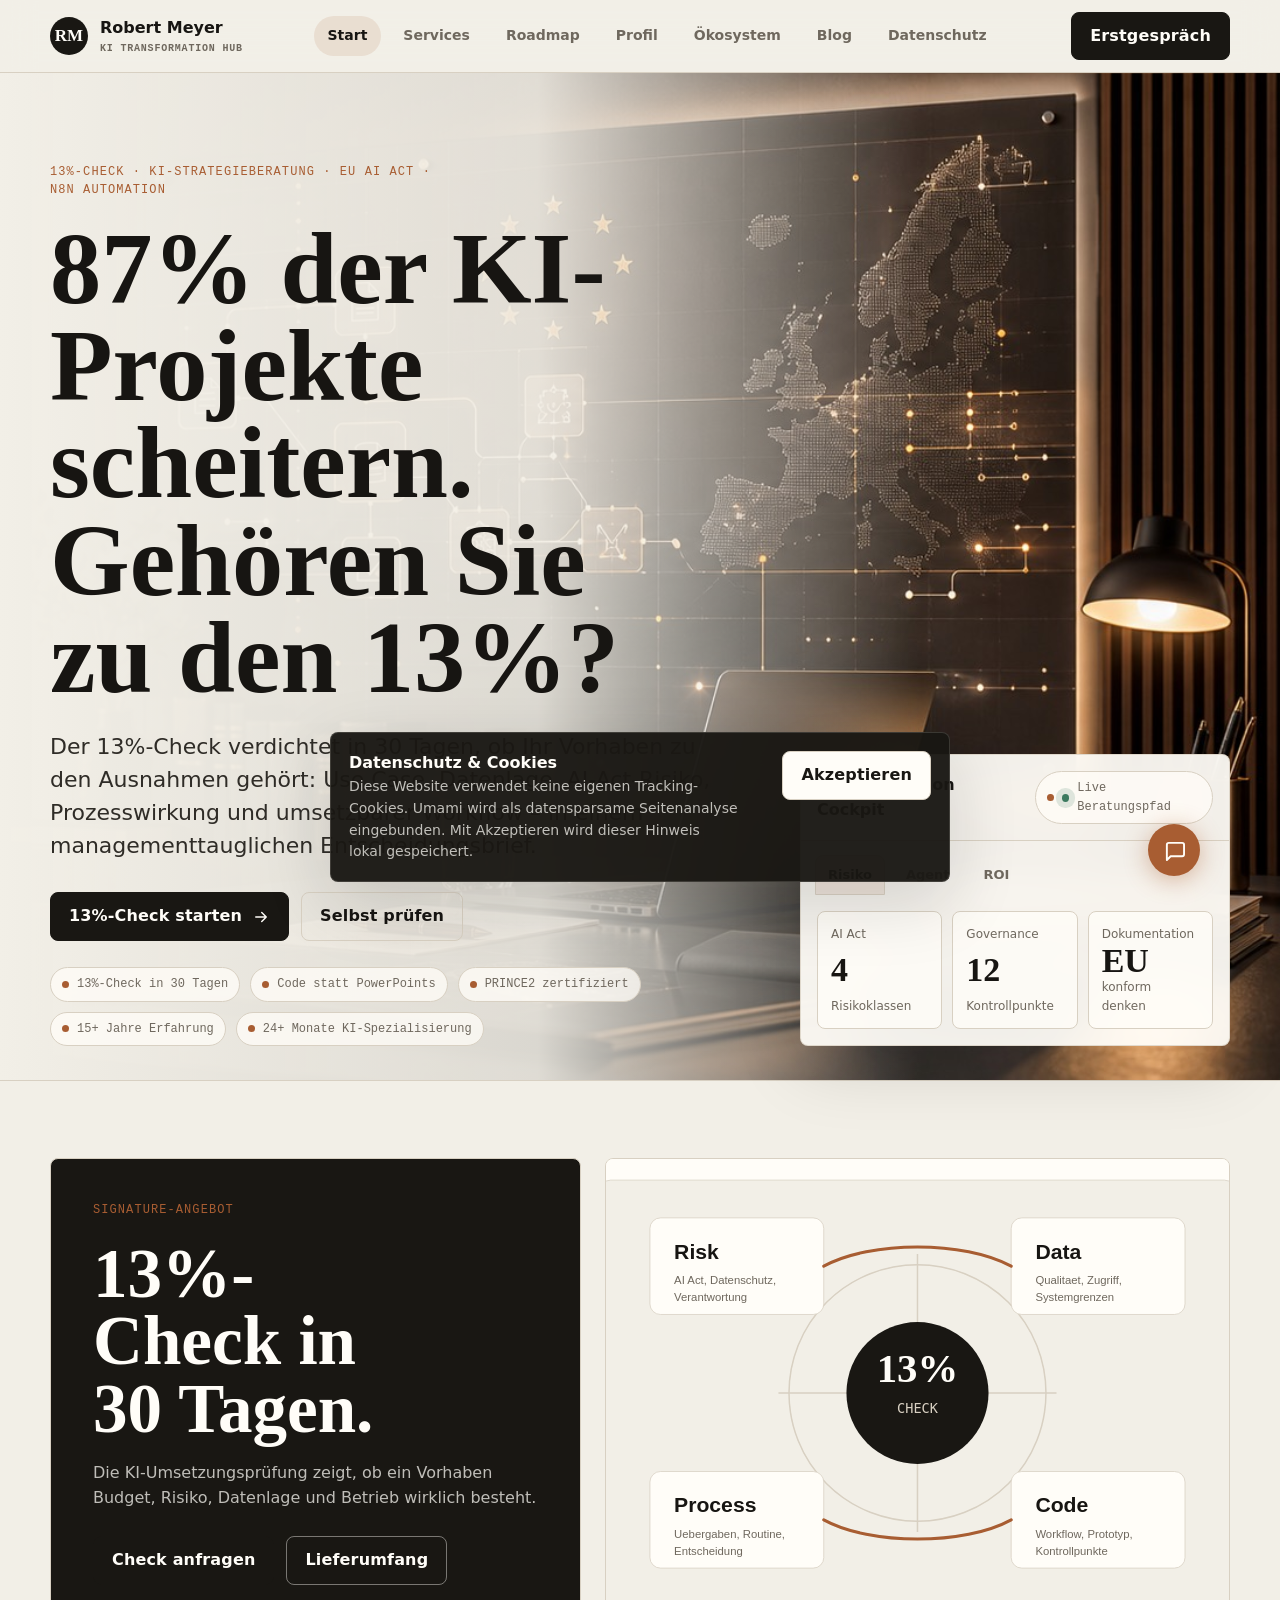
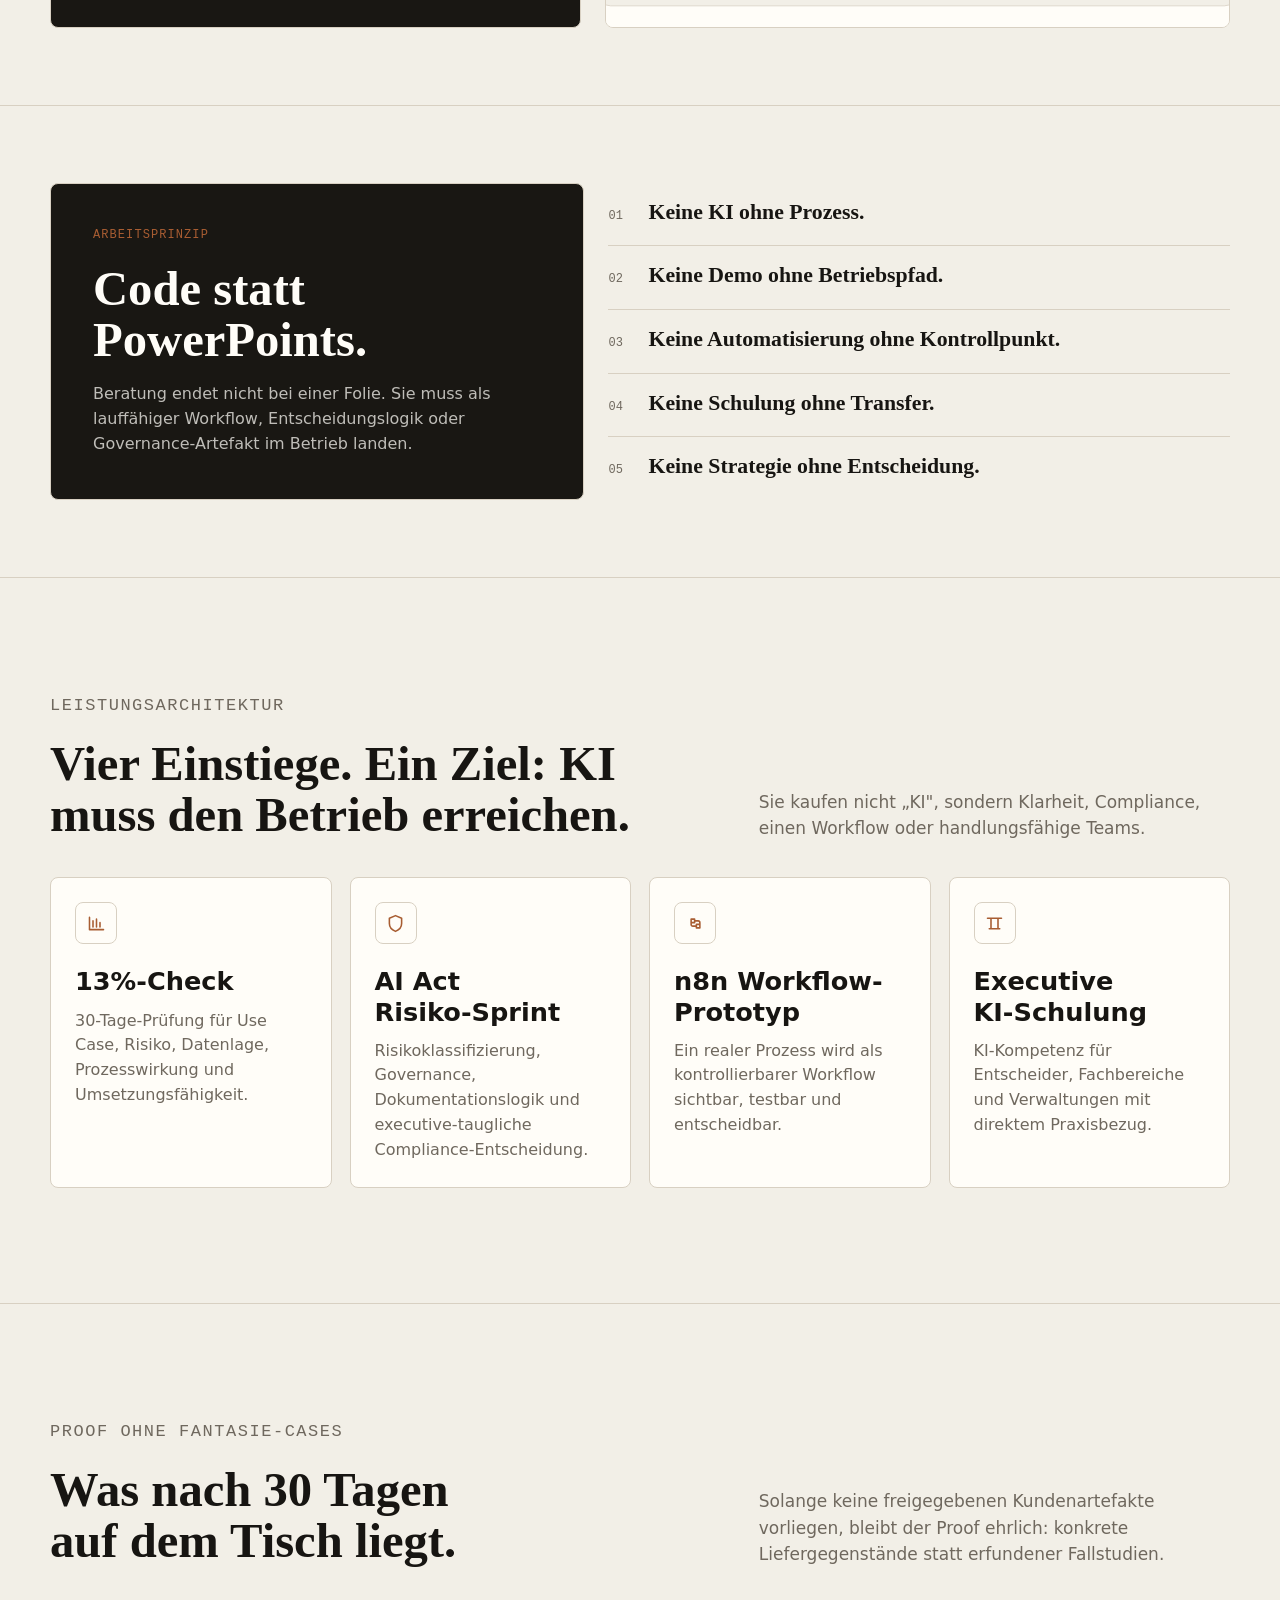
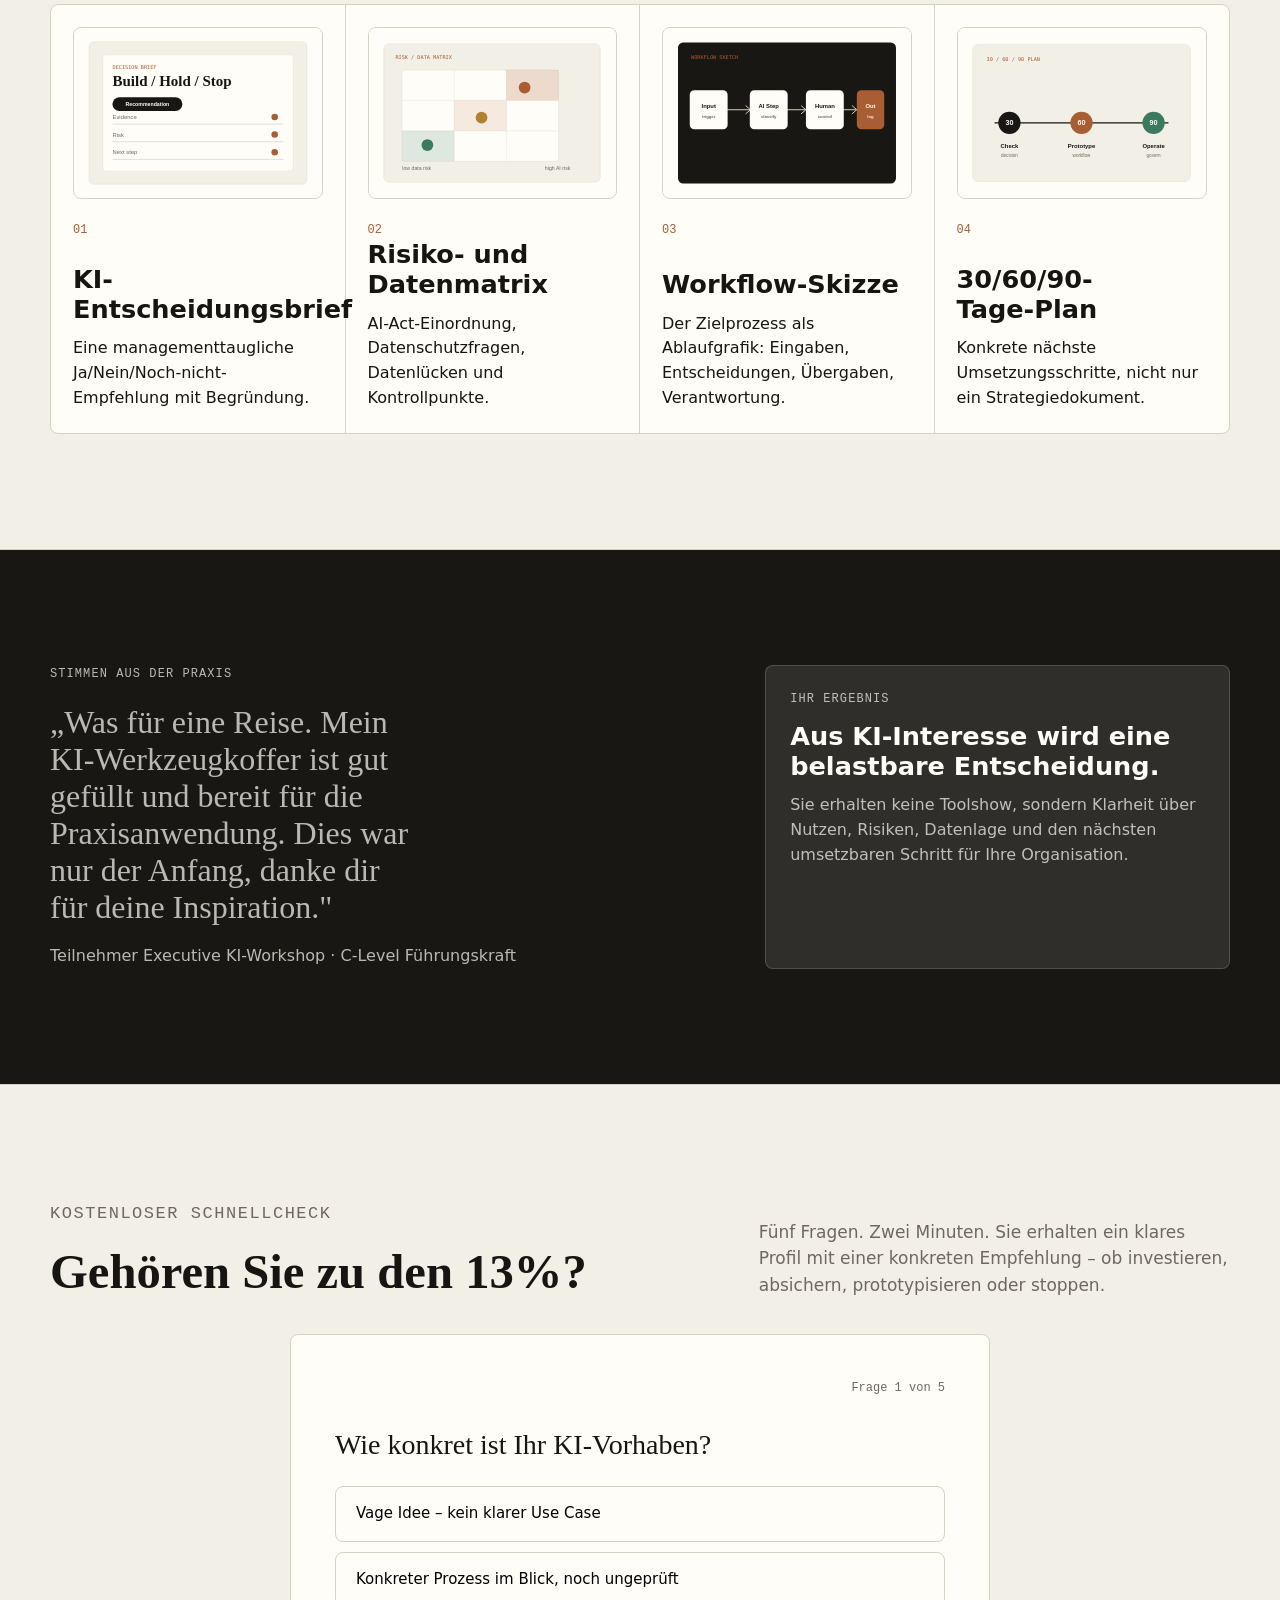
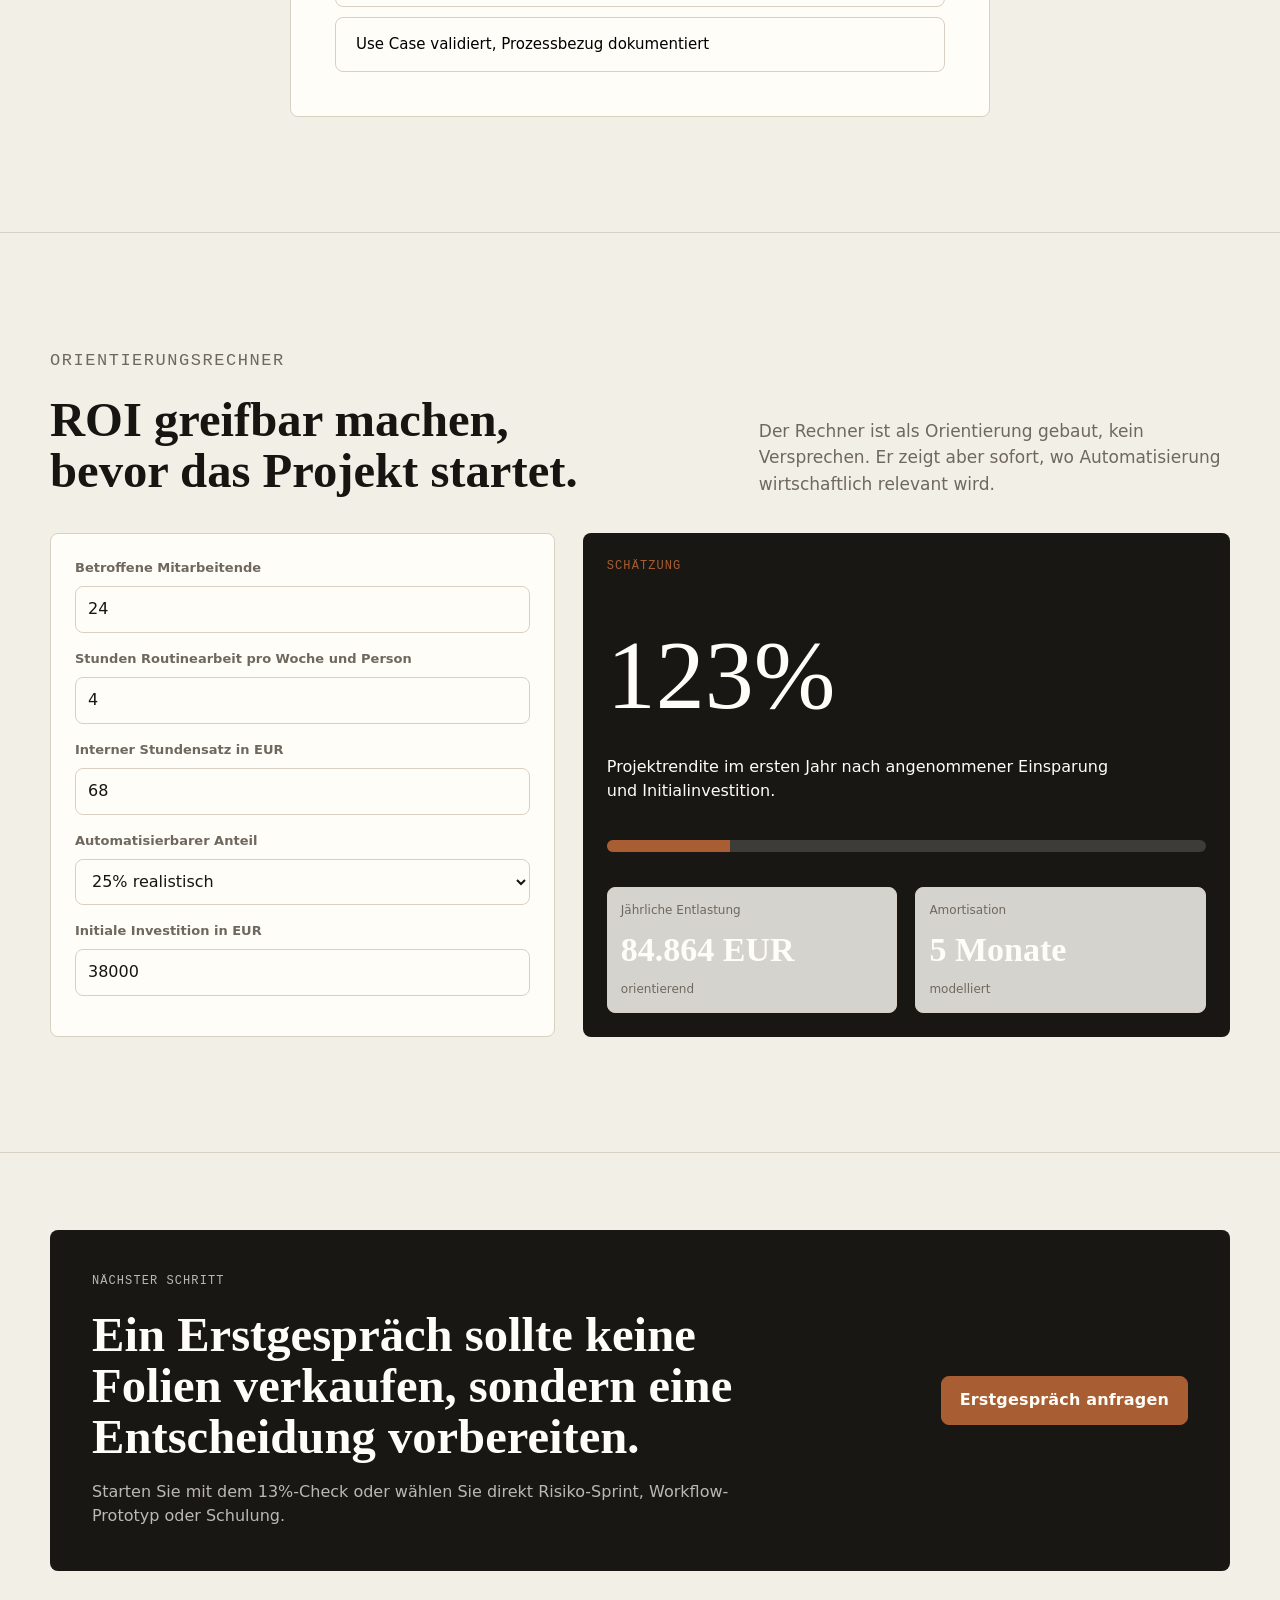
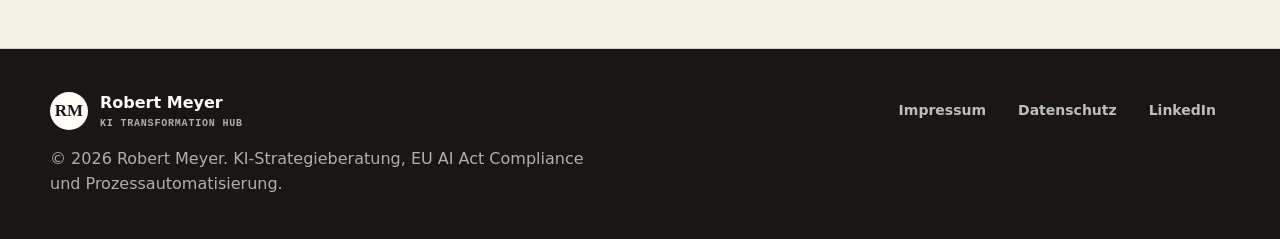
==== commit 0dd2402a: "Add files via upload menu fix und update blog seite" ====
--- a/index.html
+++ b/index.html
@@ -320,6 +320,7 @@
         <a href="roadmap.html">Roadmap</a>
         <a href="about.html">Profil</a>
         <a href="oekosystem.html">Ökosystem</a>
+        <a href="blog.html">Blog</a>
         <a href="datenschutz.html">Datenschutz</a>
       </nav>
       <div class="nav-actions">
--- a/styles.css
+++ b/styles.css
@@ -752,7 +752,7 @@
 
 .portrait-block {
   display: grid;
-  grid-template-columns: minmax(220px, 0.28fr) minmax(0, 1fr);
+  grid-template-columns: minmax(260px, 0.36fr) minmax(0, 1fr);
   gap: clamp(24px, 5vw, 56px);
   align-items: center;
 }
@@ -2157,6 +2157,428 @@
   }
 }
 
+.chat-widget {
+  position: fixed;
+  bottom: 24px;
+  right: 80px;
+  z-index: 9001;
+  display: flex;
+  flex-direction: column;
+  align-items: flex-end;
+}
+
+.chat-trigger {
+  width: 52px;
+  height: 52px;
+  border-radius: 50%;
+  border: none;
+  background: var(--accent);
+  color: var(--surface);
+  cursor: pointer;
+  display: grid;
+  place-items: center;
+  box-shadow: 0 4px 24px color-mix(in oklch, var(--accent) 44%, transparent);
+  transition: transform 180ms ease, box-shadow 180ms ease;
+}
+
+.chat-trigger:hover {
+  transform: scale(1.08);
+  box-shadow: 0 6px 30px color-mix(in oklch, var(--accent) 55%, transparent);
+}
+
+.chat-trigger::before {
+  content: attr(data-tooltip);
+  position: absolute;
+  right: 62px;
+  top: 50%;
+  transform: translateY(-50%);
+  background: var(--surface-strong);
+  color: var(--surface);
+  padding: 6px 11px;
+  border-radius: 6px;
+  font-size: 12px;
+  font-family: var(--font-body);
+  white-space: nowrap;
+  pointer-events: none;
+  opacity: 0;
+  transition: opacity 180ms ease;
+}
+
+.chat-widget:not(.open) .chat-trigger:hover::before {
+  opacity: 1;
+}
+
+.chat-trigger .icon-close { display: none; }
+.chat-widget.open .chat-trigger .icon-chat { display: none; }
+.chat-widget.open .chat-trigger .icon-close { display: block; }
+
+.chat-panel {
+  position: absolute;
+  bottom: 62px;
+  right: 0;
+  width: 360px;
+  height: 520px;
+  background: var(--surface);
+  border: 1px solid var(--border);
+  border-radius: 14px;
+  box-shadow: var(--shadow);
+  display: flex;
+  flex-direction: column;
+  overflow: hidden;
+  opacity: 0;
+  transform: translateY(12px) scale(0.96);
+  pointer-events: none;
+  transition: opacity 200ms ease, transform 200ms ease;
+  transform-origin: bottom right;
+}
+
+.chat-widget.open .chat-panel {
+  opacity: 1;
+  transform: translateY(0) scale(1);
+  pointer-events: auto;
+}
+
+.chat-header {
+  padding: 13px 15px;
+  border-bottom: 1px solid var(--border);
+  display: flex;
+  align-items: center;
+  gap: 10px;
+  flex-shrink: 0;
+}
+
+.chat-avatar {
+  width: 32px;
+  height: 32px;
+  border-radius: 50%;
+  background: var(--accent);
+  color: var(--surface);
+  display: grid;
+  place-items: center;
+  font-size: 12px;
+  font-weight: 700;
+  flex-shrink: 0;
+  font-family: var(--font-body);
+}
+
+.chat-header-info strong {
+  display: block;
+  font-size: 13px;
+  font-weight: 600;
+  line-height: 1.25;
+}
+
+.chat-header-info span {
+  font-size: 11px;
+  color: var(--muted);
+}
+
+.chat-status-dot {
+  width: 7px;
+  height: 7px;
+  border-radius: 50%;
+  background: var(--success);
+  margin-left: auto;
+  flex-shrink: 0;
+  box-shadow: 0 0 0 2px color-mix(in oklch, var(--success) 25%, transparent);
+}
+
+.chat-progress-bar {
+  height: 3px;
+  background: color-mix(in oklch, var(--fg) 9%, transparent);
+  flex-shrink: 0;
+}
+
+.chat-progress-bar span {
+  display: block;
+  height: 100%;
+  background: var(--accent);
+  width: 0%;
+  transition: width 400ms ease;
+}
+
+.chat-messages {
+  flex: 1;
+  overflow-y: auto;
+  padding: 14px;
+  display: flex;
+  flex-direction: column;
+  gap: 8px;
+  scroll-behavior: smooth;
+  min-height: 0;
+}
+
+.chat-bubble {
+  max-width: 86%;
+  padding: 9px 13px;
+  border-radius: 12px;
+  font-size: 13.5px;
+  line-height: 1.5;
+  white-space: pre-wrap;
+}
+
+.chat-bubble.bot {
+  background: color-mix(in oklch, var(--bg) 65%, var(--border));
+  color: var(--fg);
+  align-self: flex-start;
+  border-bottom-left-radius: 3px;
+}
+
+.chat-bubble.user {
+  background: var(--accent);
+  color: var(--surface);
+  align-self: flex-end;
+  border-bottom-right-radius: 3px;
+}
+
+.chat-bubble.system {
+  background: color-mix(in oklch, var(--accent) 9%, var(--surface));
+  border: 1px solid color-mix(in oklch, var(--accent) 22%, var(--border));
+  color: var(--accent-ink);
+  align-self: center;
+  text-align: center;
+  font-size: 12.5px;
+  max-width: 96%;
+  border-radius: 8px;
+}
+
+.chat-typing {
+  align-self: flex-start;
+  display: flex;
+  gap: 4px;
+  padding: 10px 13px;
+  background: color-mix(in oklch, var(--bg) 65%, var(--border));
+  border-radius: 12px;
+  border-bottom-left-radius: 3px;
+}
+
+.chat-typing span {
+  width: 6px;
+  height: 6px;
+  border-radius: 50%;
+  background: var(--muted);
+  animation: chat-bounce 1.3s infinite;
+}
+
+.chat-typing span:nth-child(2) { animation-delay: 0.18s; }
+.chat-typing span:nth-child(3) { animation-delay: 0.36s; }
+
+@keyframes chat-bounce {
+  0%, 60%, 100% { transform: translateY(0); opacity: 0.5; }
+  30% { transform: translateY(-5px); opacity: 1; }
+}
+
+.chat-chips {
+  display: flex;
+  flex-wrap: wrap;
+  gap: 6px;
+  padding: 0 12px 10px;
+  flex-shrink: 0;
+}
+
+.chat-chip {
+  background: color-mix(in oklch, var(--accent) 9%, var(--surface));
+  border: 1px solid color-mix(in oklch, var(--accent) 22%, var(--border));
+  color: var(--accent-ink);
+  border-radius: 999px;
+  padding: 5px 11px;
+  font-size: 12.5px;
+  cursor: pointer;
+  font-family: var(--font-body);
+  transition: background 140ms;
+}
+
+.chat-chip:hover {
+  background: color-mix(in oklch, var(--accent) 17%, var(--surface));
+}
+
+.chat-input-row {
+  padding: 9px 11px;
+  border-top: 1px solid var(--border);
+  display: flex;
+  gap: 7px;
+  background: var(--surface);
+  flex-shrink: 0;
+}
+
+.chat-input {
+  flex: 1;
+  border: 1px solid var(--border);
+  border-radius: 8px;
+  padding: 7px 11px;
+  font-size: 13.5px;
+  font-family: var(--font-body);
+  background: var(--bg);
+  color: var(--fg);
+  resize: none;
+  outline: none;
+  line-height: 1.4;
+  max-height: 80px;
+  overflow-y: auto;
+}
+
+.chat-input:focus { border-color: var(--accent); }
+.chat-input:disabled { opacity: 0.45; cursor: not-allowed; }
+
+.chat-send {
+  width: 34px;
+  height: 34px;
+  border-radius: 7px;
+  border: none;
+  background: var(--accent);
+  color: var(--surface);
+  cursor: pointer;
+  display: grid;
+  place-items: center;
+  flex-shrink: 0;
+  align-self: flex-end;
+  transition: opacity 140ms;
+}
+
+.chat-send:disabled { opacity: 0.35; cursor: default; }
+
+.chat-mic {
+  width: 34px;
+  height: 34px;
+  border-radius: 7px;
+  border: 1px solid var(--border);
+  background: transparent;
+  color: var(--muted);
+  cursor: pointer;
+  display: grid;
+  place-items: center;
+  flex-shrink: 0;
+  align-self: flex-end;
+  transition: background 140ms, color 140ms;
+}
+
+.chat-mic:hover {
+  background: color-mix(in oklch, var(--accent) 9%, var(--surface));
+  color: var(--accent);
+}
+
+.chat-mic.listening {
+  background: color-mix(in oklch, var(--warning) 15%, var(--surface));
+  color: var(--warning);
+  border-color: var(--warning);
+  animation: mic-pulse 1s ease-in-out infinite;
+}
+
+@keyframes mic-pulse {
+  0%, 100% { opacity: 1; }
+  50% { opacity: 0.55; }
+}
+
+.chat-nav-chip {
+  background: color-mix(in oklch, var(--success) 10%, var(--surface));
+  border-color: color-mix(in oklch, var(--success) 30%, var(--border));
+  color: var(--success);
+  font-weight: 600;
+}
+
+.chat-nav-chip:hover {
+  background: color-mix(in oklch, var(--success) 18%, var(--surface));
+}
+
+.chat-proactive {
+  background: var(--surface);
+  border: 1px solid var(--border);
+  border-radius: 10px 10px 4px 10px;
+  padding: 10px 14px;
+  font-size: 13px;
+  line-height: 1.45;
+  max-width: 220px;
+  box-shadow: var(--shadow);
+  margin-bottom: 10px;
+  cursor: pointer;
+  user-select: none;
+  opacity: 0;
+  transform: translateY(8px);
+  transition: opacity 300ms ease, transform 300ms ease;
+}
+
+.chat-proactive.visible {
+  opacity: 1;
+  transform: translateY(0);
+}
+
+.chat-proactive:hover {
+  border-color: var(--accent);
+}
+
+.chat-bubble.chat-form-bubble {
+  max-width: 100%;
+  width: 100%;
+  align-self: stretch;
+  box-sizing: border-box;
+}
+
+.chat-form-bubble strong {
+  display: block;
+  margin-bottom: 10px;
+  font-size: 13px;
+}
+
+.chat-inline-form {
+  display: grid;
+  gap: 7px;
+}
+
+.chat-inline-form input {
+  width: 100%;
+  border: 1px solid var(--border);
+  border-radius: 6px;
+  padding: 7px 10px;
+  font-size: 13px;
+  font-family: var(--font-body);
+  background: var(--surface);
+  color: var(--fg);
+  outline: none;
+  box-sizing: border-box;
+}
+
+.chat-inline-form input:focus {
+  border-color: var(--accent);
+}
+
+.chat-form-submit {
+  width: 100%;
+  padding: 8px;
+  border: none;
+  border-radius: 6px;
+  background: var(--accent);
+  color: var(--surface);
+  font-size: 13px;
+  font-family: var(--font-body);
+  font-weight: 600;
+  cursor: pointer;
+  margin-top: 2px;
+  transition: opacity 150ms;
+}
+
+.chat-form-submit:disabled {
+  opacity: 0.5;
+  cursor: default;
+}
+
+.chat-form-status {
+  font-size: 12px;
+  color: var(--warning);
+  min-height: 16px;
+}
+
+.chat-form-success {
+  font-size: 13px;
+  color: var(--success);
+  font-weight: 500;
+}
+
+@media (max-width: 980px) {
+  .chat-widget {
+    display: none;
+  }
+}
+
 @media (prefers-reduced-motion: reduce) {
   *,
   *::before,
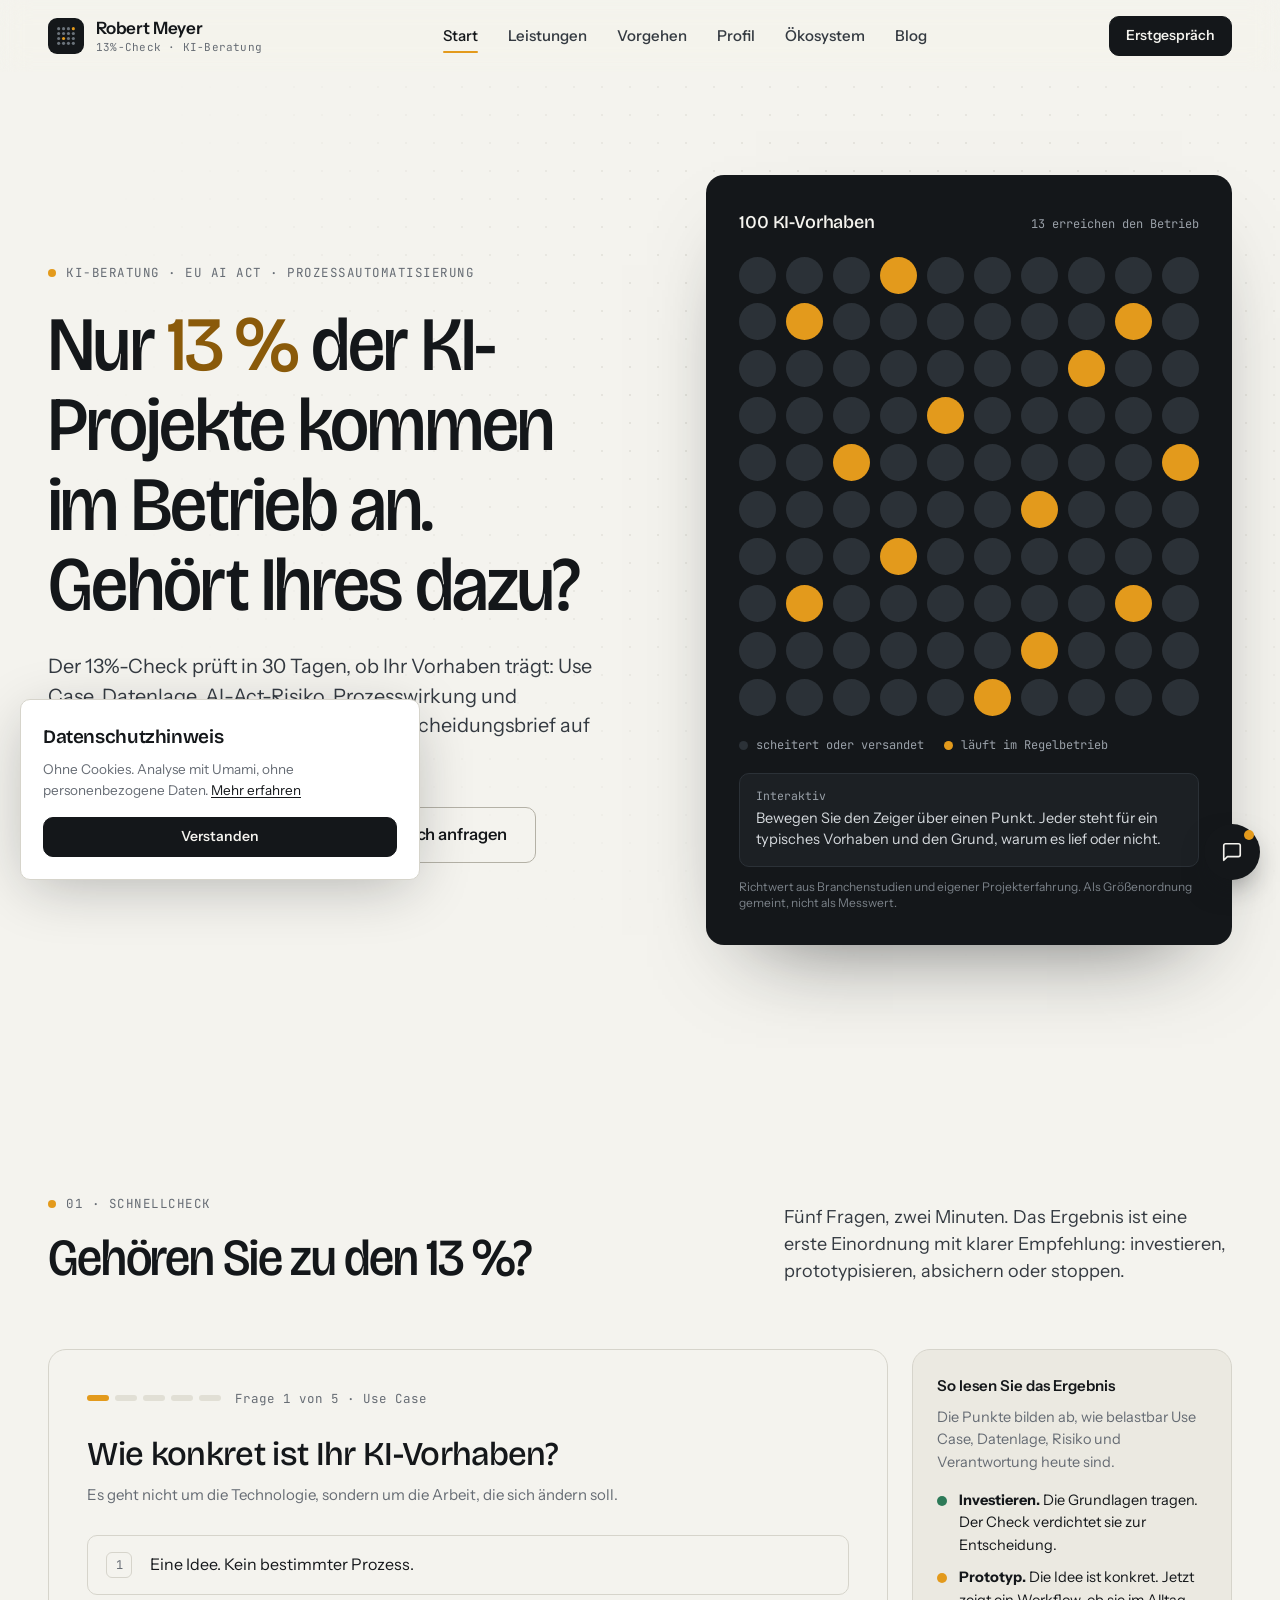
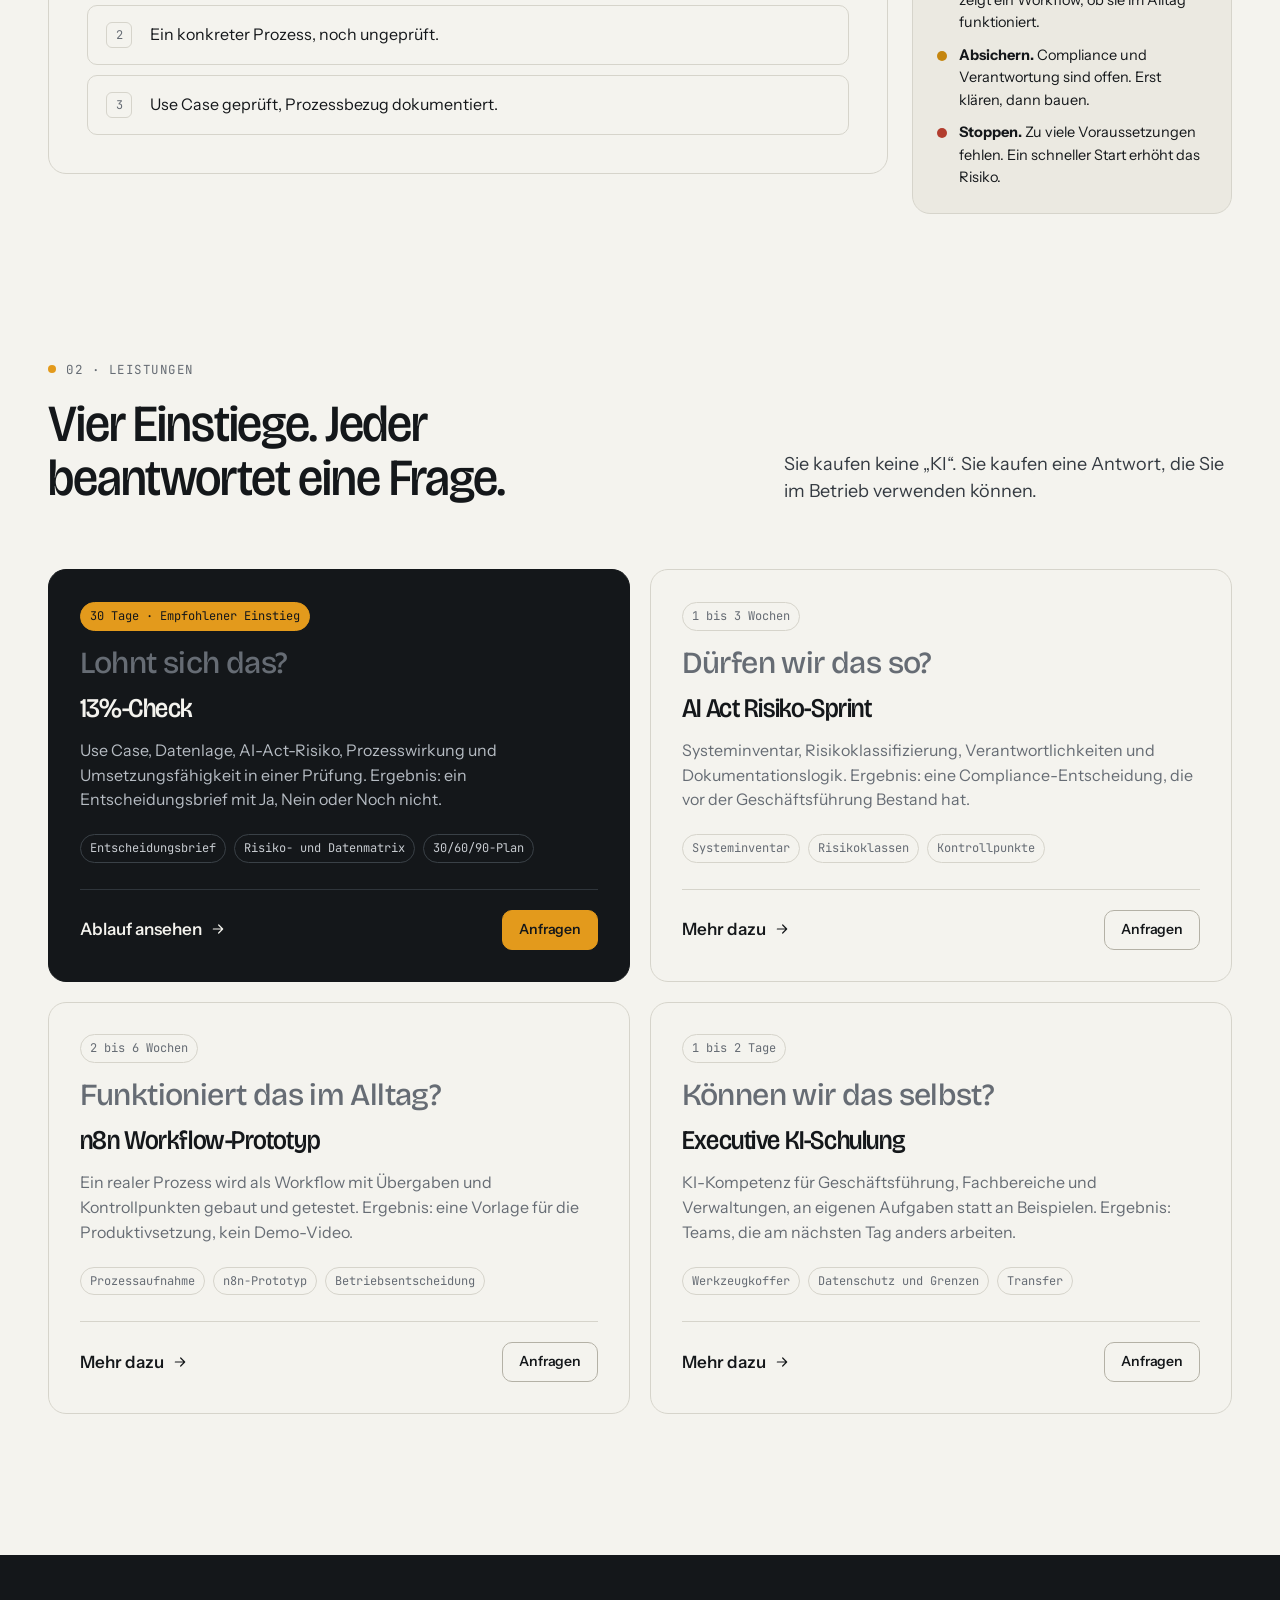
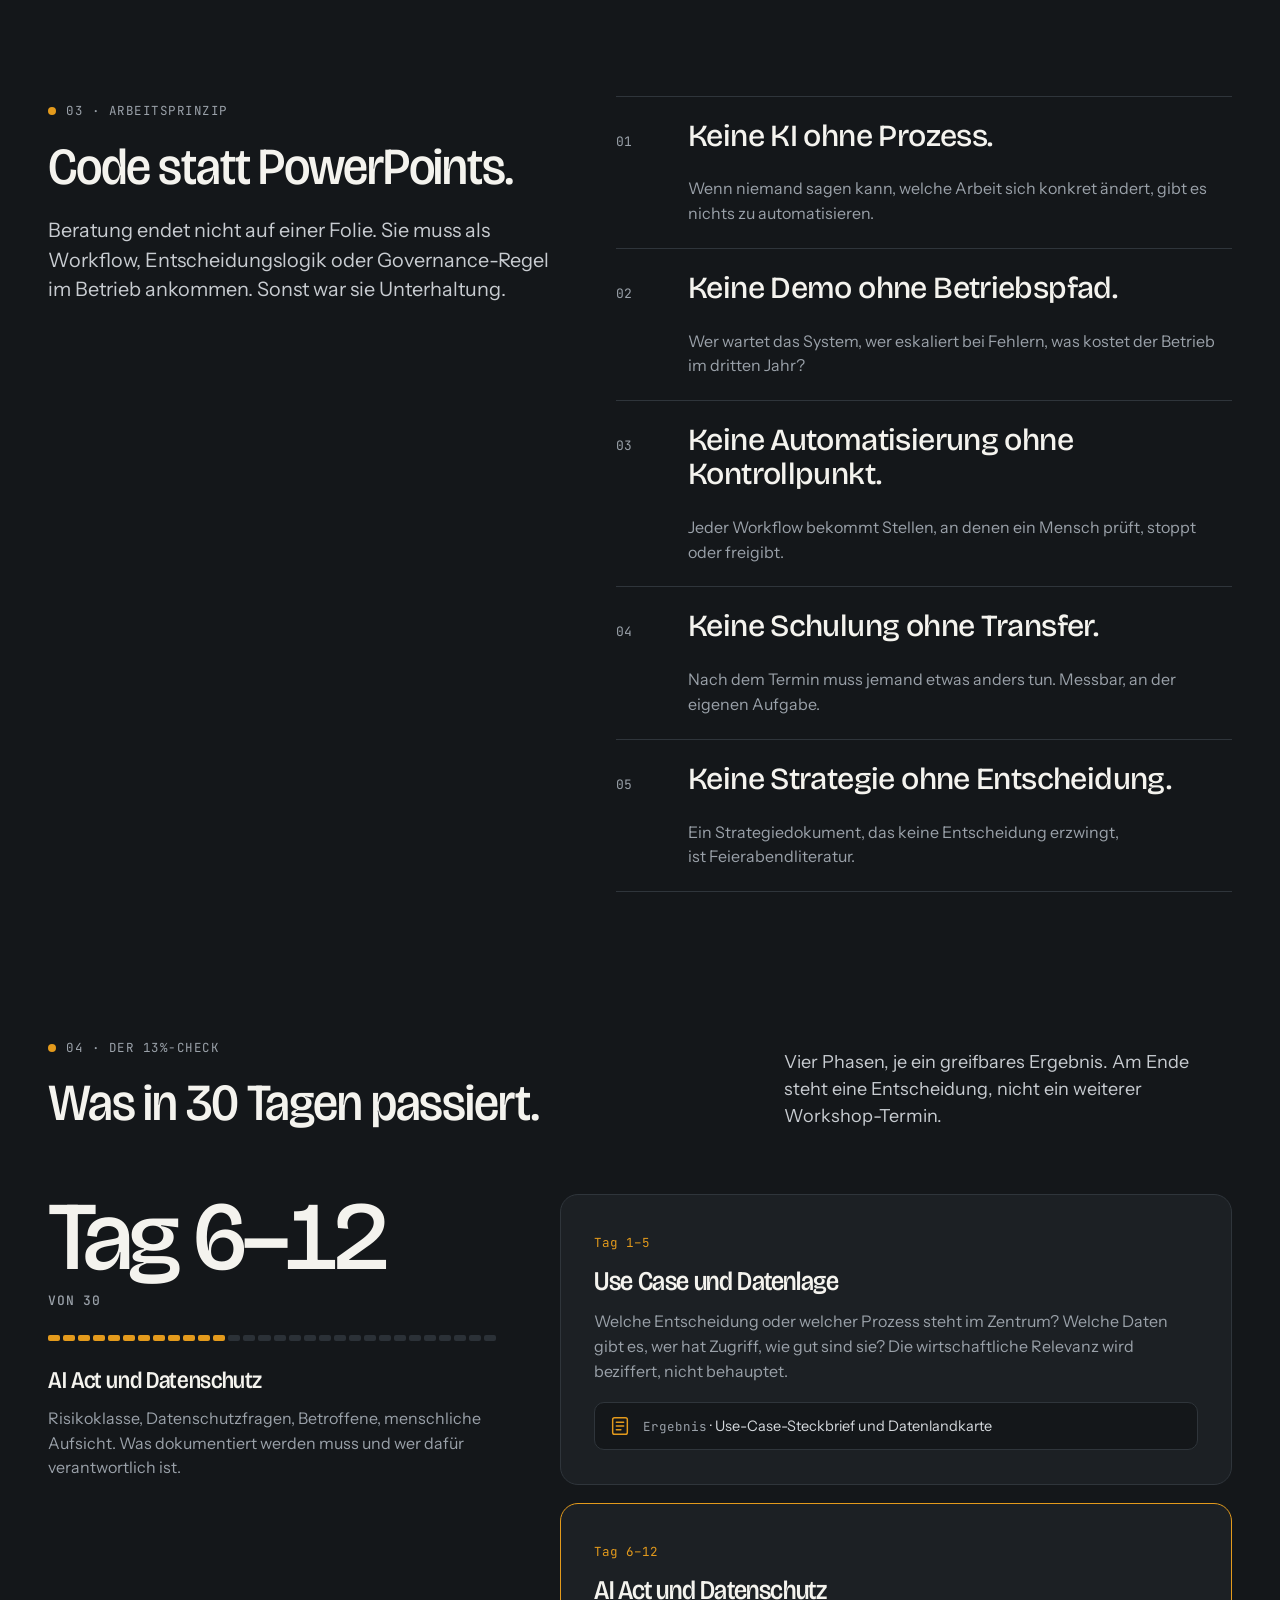
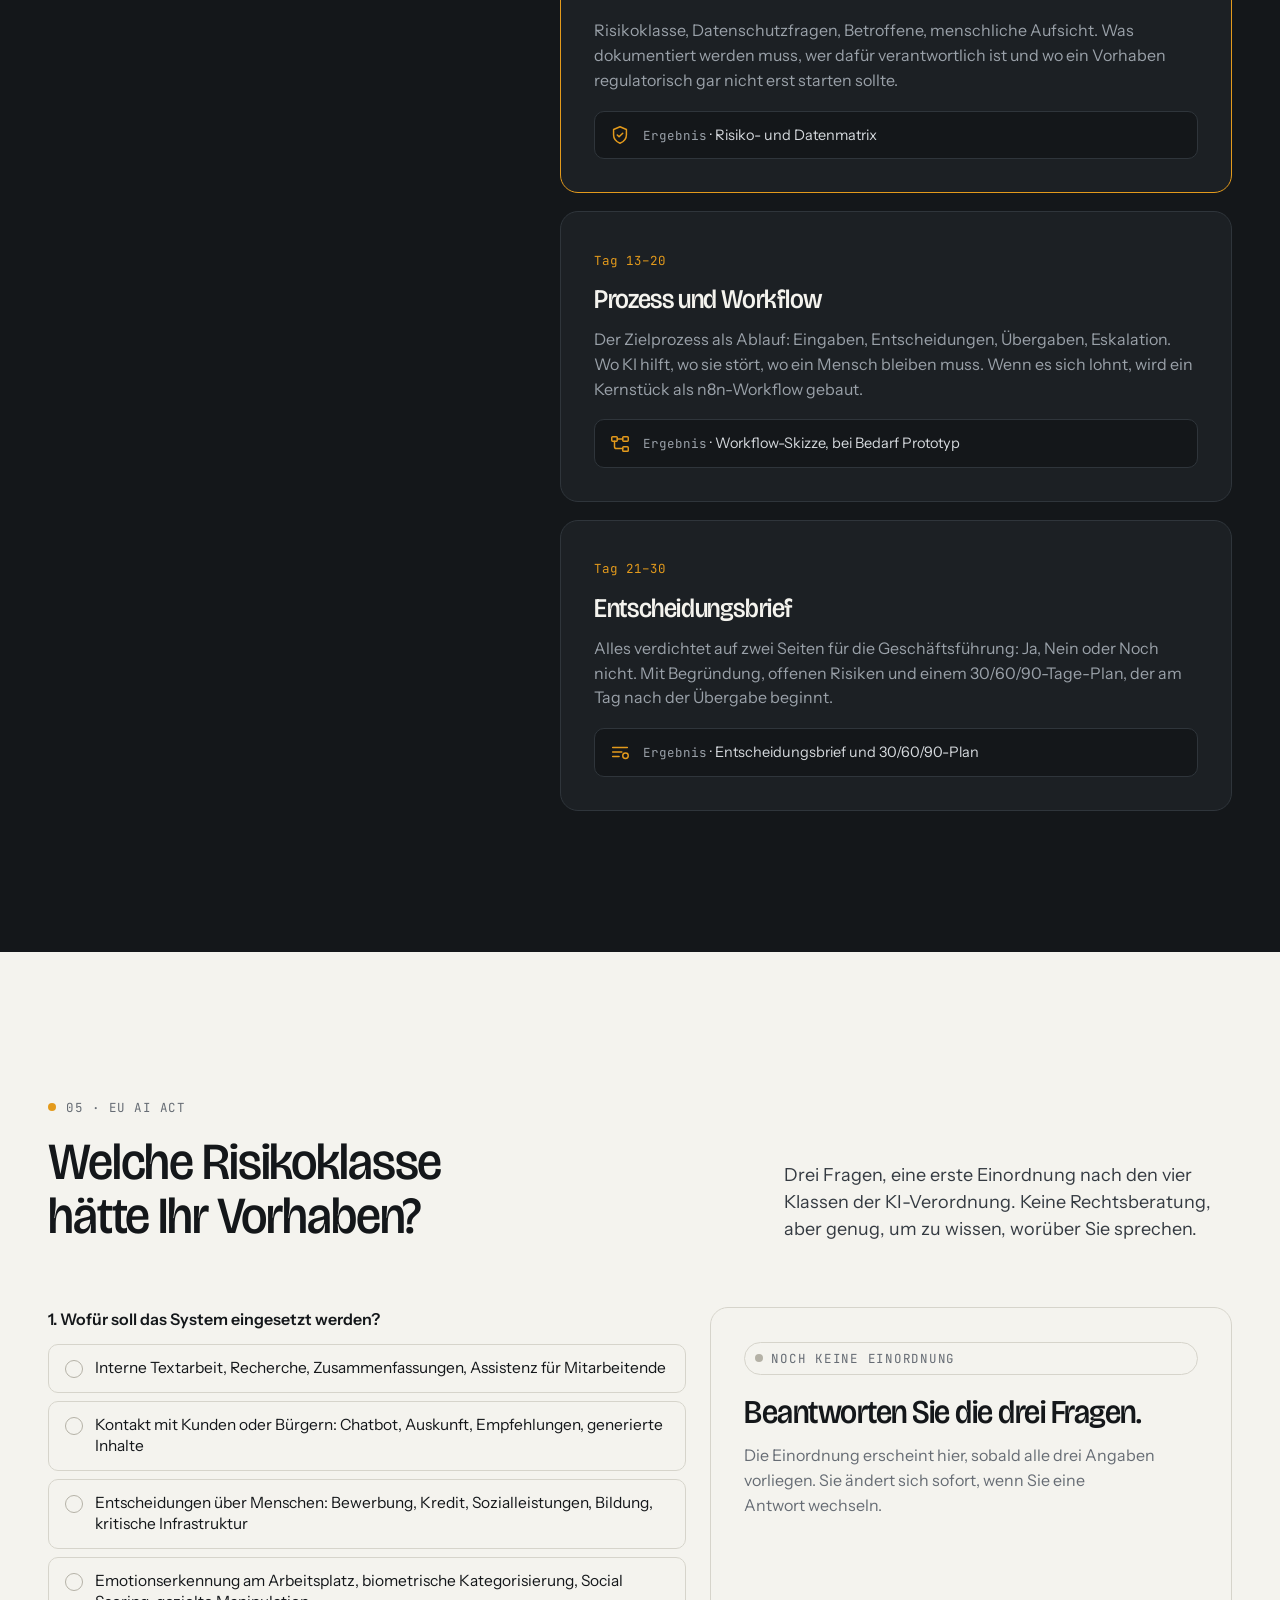
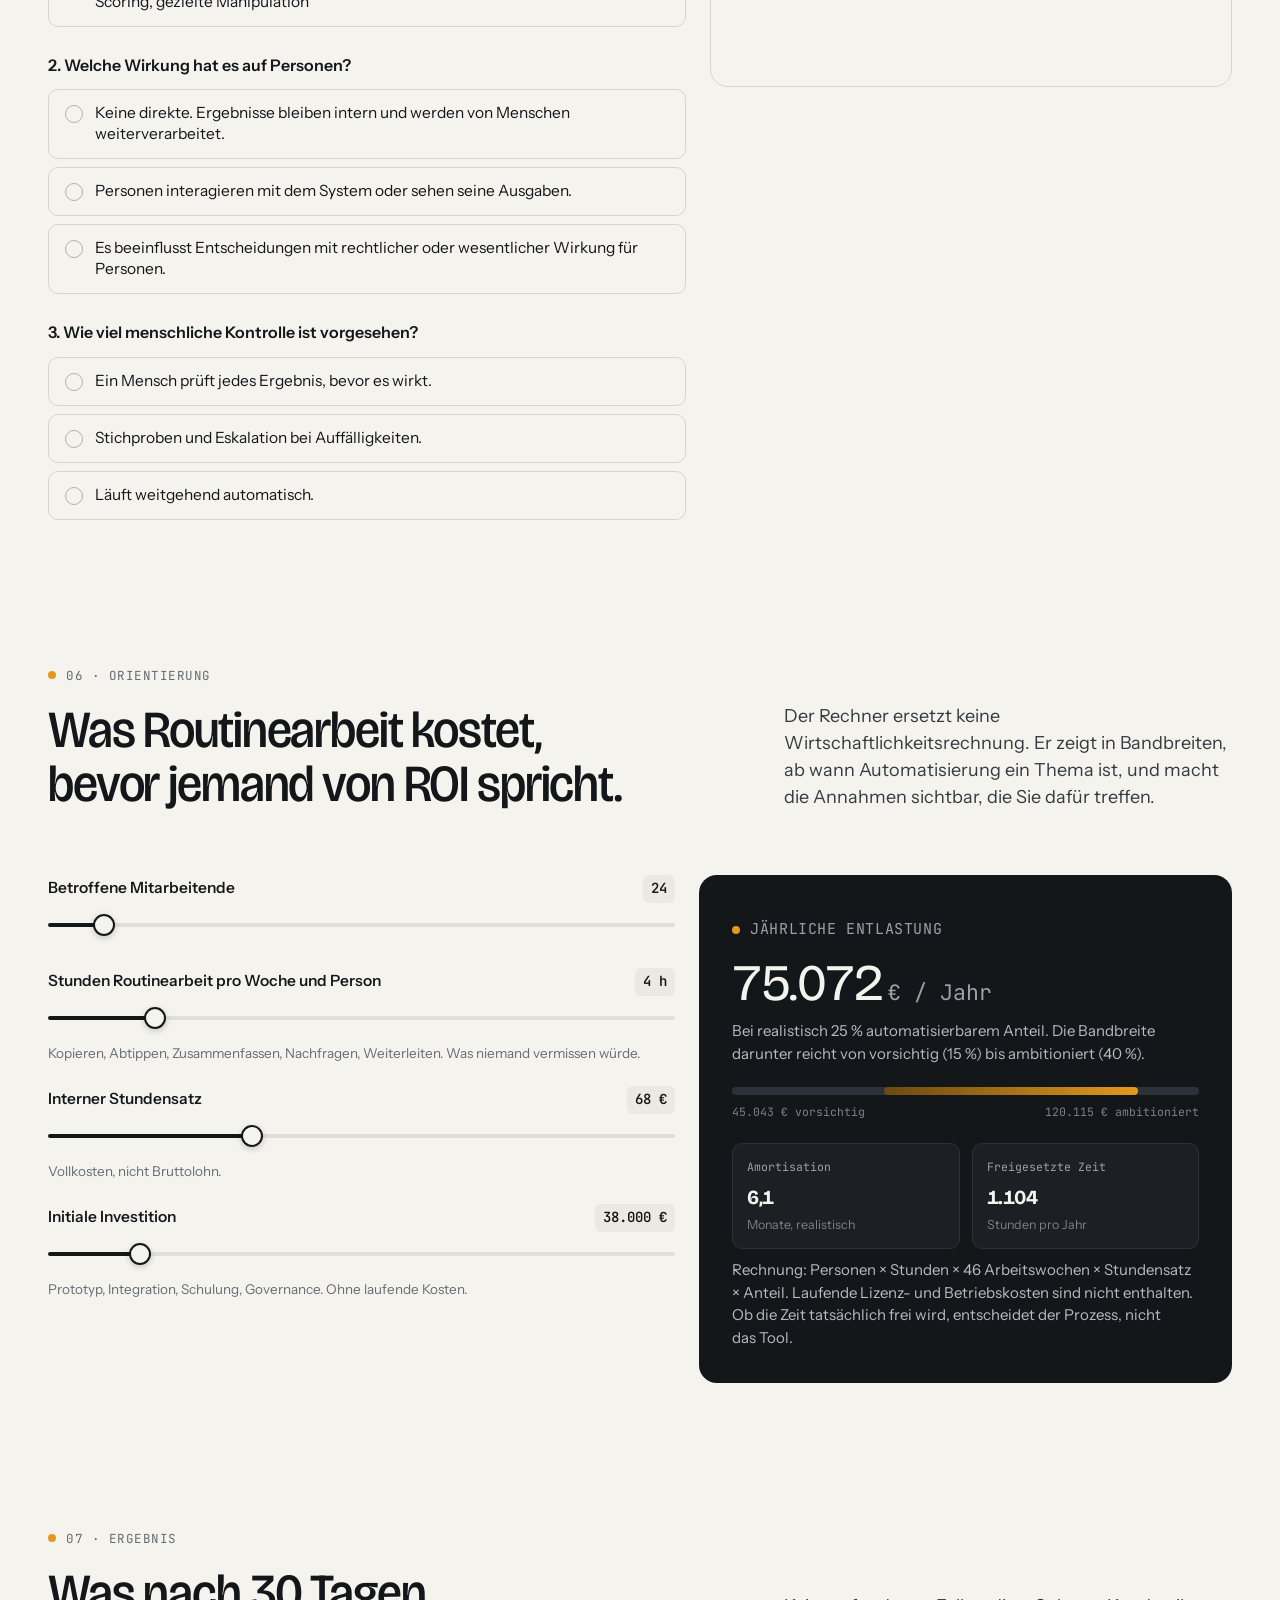
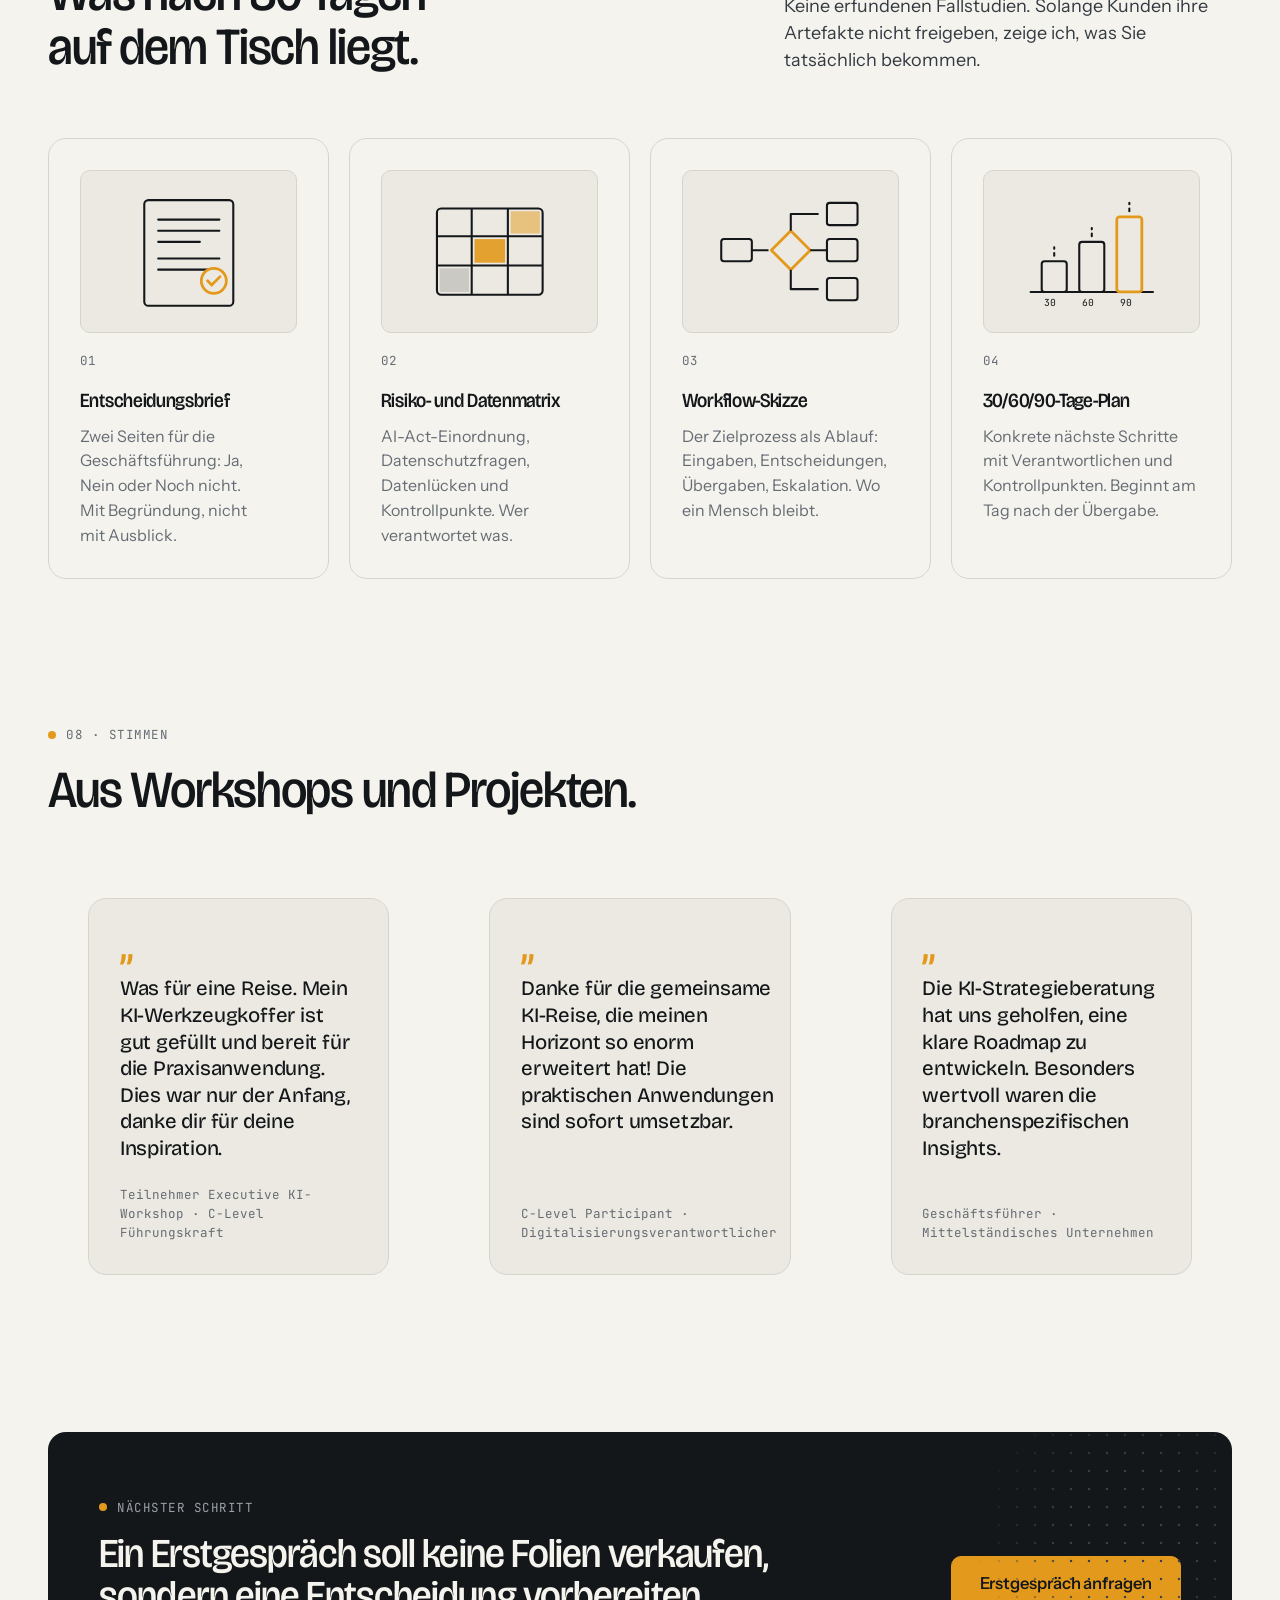
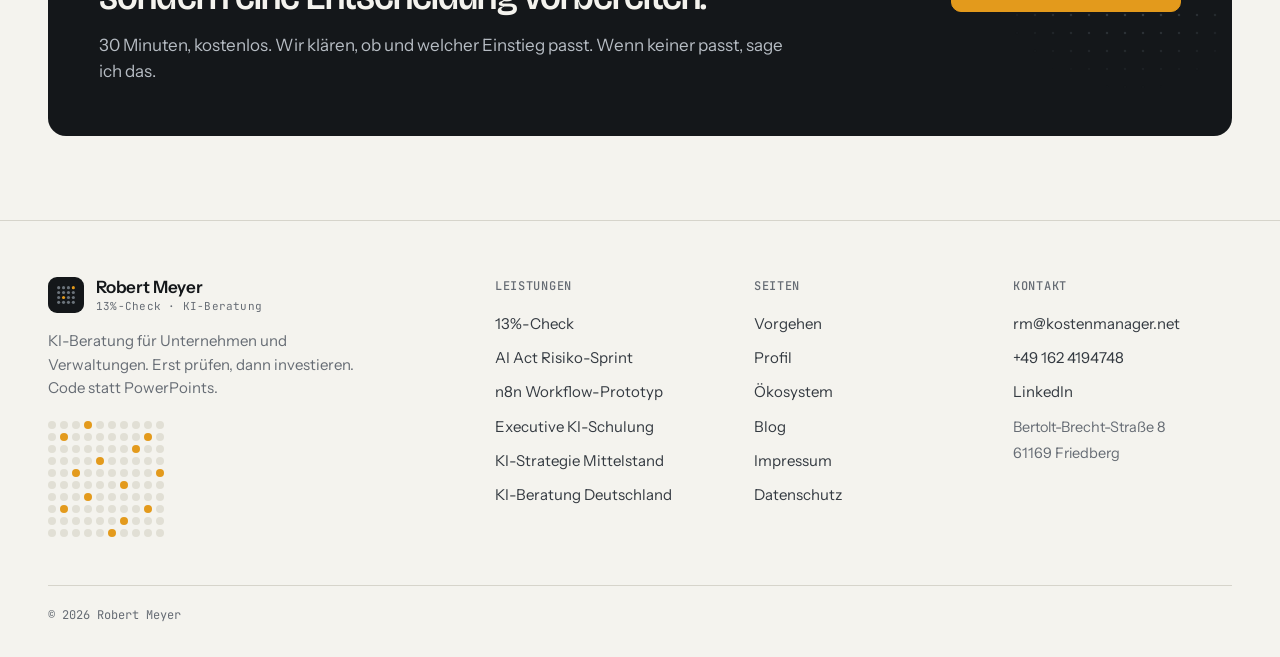
==== commit 7c288902: "feat: Relaunch ki13prozent.de mit neuem Design Neue Startseite mit Schnellcheck, AI-Act-Einordner un" ====
--- a/index.html
+++ b/index.html
@@ -3,24 +3,26 @@
 <head>
   <meta charset="utf-8">
   <meta name="viewport" content="width=device-width, initial-scale=1">
-  <title>13%-Check - Robert Meyer KI-Strategieberatung, EU AI Act und Automatisierung</title>
-  <meta name="description" content="Der 13%-Check von Robert Meyer prüft in 30 Tagen, ob ein KI-Vorhaben belastbar ist: Risiko, Daten, Prozess, Umsetzung, AI Act und n8n Automatisierung.">
-  <meta name="keywords" content="KI Beratung, KI Strategieberatung, EU AI Act, Robert Meyer, Prozessautomatisierung, n8n, KI Training, LLM Integration, KI Governance">
+  <title>13%-Check – KI-Vorhaben in 30 Tagen prüfen | Robert Meyer, KI-Beratung</title>
+  <meta name="description" content="Nur 13 % der KI-Projekte erreichen den Betrieb. Der 13%-Check von Robert Meyer prüft in 30 Tagen Use Case, Datenlage, AI-Act-Risiko und Umsetzungspfad. Ergebnis: ein Entscheidungsbrief für die Geschäftsführung.">
   <meta name="author" content="Robert Meyer">
-  <meta name="robots" content="index, follow, max-image-preview:large, max-snippet:-1, max-video-preview:-1">
+  <meta name="robots" content="index, follow, max-image-preview:large, max-snippet:-1">
   <link rel="canonical" href="https://ki13prozent.de/">
   <meta property="og:type" content="website">
-  <meta property="og:title" content="13%-Check - KI-Umsetzungsprüfung in 30 Tagen">
-  <meta property="og:description" content="KI-Vorhaben vor Budgetverlust schützen: Risiko, Daten, Prozess und Umsetzung in einem belastbaren Entscheidungsbrief verdichten.">
+  <meta property="og:title" content="13%-Check – KI-Vorhaben in 30 Tagen prüfen">
+  <meta property="og:description" content="Nur 13 % der KI-Projekte erreichen den Betrieb. Der 13%-Check prüft vorher, ob Ihres dazugehört.">
   <meta property="og:url" content="https://ki13prozent.de/">
-  <meta property="og:site_name" content="Robert Meyer KI-Beratung">
+  <meta property="og:site_name" content="Robert Meyer · KI-Beratung">
   <meta property="og:locale" content="de_DE">
-  <meta property="og:image" content="https://ki13prozent.de/assets/ai-governance-hero.jpg">
+  <meta property="og:image" content="https://ki13prozent.de/assets/og-image.png">
   <meta name="twitter:card" content="summary_large_image">
-  <meta name="twitter:title" content="13%-Check - KI-Umsetzungsprüfung">
-  <meta name="twitter:description" content="KI-Strategie, EU AI Act Compliance und Prozessautomatisierung als 30-Tage-Prüfung.">
-  <meta name="twitter:image" content="https://ki13prozent.de/assets/ai-governance-hero.jpg">
+  <meta name="twitter:title" content="13%-Check – KI-Vorhaben in 30 Tagen prüfen">
+  <meta name="twitter:description" content="Nur 13 % der KI-Projekte erreichen den Betrieb. Der 13%-Check prüft vorher, ob Ihres dazugehört.">
+  <meta name="twitter:image" content="https://ki13prozent.de/assets/og-image.png">
+  <meta name="theme-color" content="#14171a">
   <link rel="icon" href="assets/favicon.svg" type="image/svg+xml">
+  <link rel="preload" href="assets/fonts/bricolage-grotesque-latin.woff2" as="font" type="font/woff2" crossorigin>
+  <link rel="preload" href="assets/fonts/instrument-sans-latin.woff2" as="font" type="font/woff2" crossorigin>
   <link rel="stylesheet" href="styles.css">
   <script type="application/ld+json">
   {
@@ -30,8 +32,8 @@
         "@type": "WebSite",
         "@id": "https://ki13prozent.de/#website",
         "url": "https://ki13prozent.de/",
-        "name": "Robert Meyer KI-Beratung",
-        "description": "13%-Check, KI-Strategieberatung, EU AI Act Compliance und n8n Automatisierung mit Robert Meyer",
+        "name": "Robert Meyer · KI-Beratung",
+        "description": "13%-Check, EU AI Act Risiko-Sprint, n8n Workflow-Prototypen und Executive KI-Schulung.",
         "publisher": { "@id": "https://ki13prozent.de/#person" },
         "inLanguage": "de-DE"
       },
@@ -40,661 +42,482 @@
         "@id": "https://ki13prozent.de/#person",
         "name": "Robert Meyer",
         "url": "https://ki13prozent.de/",
-        "jobTitle": "KI-Strategieberater",
+        "jobTitle": "KI-Consultant und Dozent",
         "email": "rm@kostenmanager.net",
         "telephone": "+49 162 4194748",
+        "address": { "@type": "PostalAddress", "addressLocality": "Friedberg", "postalCode": "61169", "addressCountry": "DE" },
         "sameAs": ["https://www.linkedin.com/in/robert-meyer-666b39315"]
+      },
+      {
+        "@type": "Service",
+        "name": "13%-Check",
+        "serviceType": "KI-Umsetzungsprüfung",
+        "provider": { "@id": "https://ki13prozent.de/#person" },
+        "areaServed": "DE",
+        "description": "30-Tage-Prüfung eines KI-Vorhabens: Use Case, Datenlage, AI-Act-Risiko, Prozesswirkung, Umsetzungspfad. Ergebnis ist ein Entscheidungsbrief."
       }
     ]
   }
   </script>
-  <style>
-    /* === WIZARD MODAL === */
-    .modal-wide { width: min(660px, 100%); }
-
-    .wizard-steps {
-      display: flex;
-      align-items: center;
-      gap: 8px;
-    }
-
-    .wiz-step {
-      width: 30px;
-      height: 30px;
-      display: grid;
-      place-items: center;
-      border: 1px solid var(--border);
-      border-radius: 50%;
-      font-size: 13px;
-      font-weight: 700;
-      color: var(--muted);
-      transition: background 200ms, border-color 200ms, color 200ms;
-    }
-
-    .wiz-step.active {
-      background: var(--surface-strong);
-      color: var(--surface);
-      border-color: var(--surface-strong);
-    }
-
-    .wiz-divider {
-      width: 28px;
-      height: 1px;
-      background: var(--border);
-    }
-
-    .service-choices {
-      display: grid;
-      grid-template-columns: 1fr 1fr;
-      gap: 12px;
-      margin-top: 22px;
-    }
-
-    .service-choice {
-      display: grid;
-      gap: 6px;
-      text-align: left;
-      border: 1px solid var(--border);
-      border-radius: var(--radius);
-      padding: 18px;
-      background: var(--surface);
-      transition: border-color 140ms, background 140ms;
-    }
-
-    .service-choice strong { font-size: 15px; }
-    .service-choice span { color: var(--muted); font-size: 13px; line-height: 1.4; }
-
-    .service-choice:hover {
-      border-color: var(--fg);
-      background: color-mix(in oklch, var(--accent) 5%, var(--surface));
-    }
-
-    .service-choice.selected {
-      border-color: var(--accent);
-      background: color-mix(in oklch, var(--accent) 9%, var(--surface));
-    }
-
-    .wiz-questions { display: grid; gap: 14px; margin-top: 20px; }
-
-    .wiz-fieldset {
-      border: 1px solid var(--border);
-      border-radius: var(--radius);
-      padding: 14px 16px;
-      margin: 0;
-    }
-
-    .wiz-fieldset legend {
-      font-size: 12px;
-      font-weight: 700;
-      color: var(--muted);
-      text-transform: uppercase;
-      letter-spacing: 0.06em;
-      padding: 0 4px;
-    }
-
-    .radio-group { display: grid; gap: 8px; margin-top: 12px; }
-
-    .radio-group label {
-      display: flex;
-      align-items: center;
-      gap: 10px;
-      font-size: 14px;
-      cursor: pointer;
-    }
-
-    .wiz-nav {
-      display: flex;
-      gap: 10px;
-      margin-top: 22px;
-      justify-content: flex-end;
-    }
-
-    /* === DIAGNOSE TOOL === */
-    .diagnose-card {
-      max-width: 700px;
-      margin-inline: auto;
-      border: 1px solid var(--border);
-      border-radius: var(--radius);
-      background: var(--surface);
-      padding: clamp(24px, 4vw, 44px);
-    }
-
-    .diagnose-progress-row {
-      display: flex;
-      align-items: center;
-      gap: 14px;
-      margin-bottom: 30px;
-    }
-
-    .diagnose-step-label {
-      font-family: var(--font-mono);
-      font-size: 12px;
-      color: var(--muted);
-      white-space: nowrap;
-    }
-
-    .diagnose-question {
-      font-family: var(--font-display);
-      font-size: clamp(20px, 2.4vw, 28px);
-      line-height: 1.24;
-      margin-bottom: 24px !important;
-      max-width: 100% !important;
-    }
-
-    .diagnose-options { display: grid; gap: 10px; }
-
-    .diagnose-option {
-      text-align: left;
-      border: 1px solid var(--border);
-      border-radius: var(--radius);
-      padding: 15px 20px;
-      background: var(--surface);
-      font-size: 15px;
-      transition: border-color 120ms, background 120ms;
-    }
-
-    .diagnose-option:hover {
-      border-color: var(--fg);
-      background: color-mix(in oklch, var(--accent) 7%, var(--surface));
-    }
-
-    .diagnose-result-wrapper {
-      display: grid;
-      grid-template-columns: 1fr 260px;
-      gap: 18px;
-      max-width: 900px;
-      margin-inline: auto;
-    }
-
-    .diagnose-result-card {
-      border: 1px solid var(--border);
-      border-radius: var(--radius);
-      background: var(--surface);
-      padding: clamp(24px, 4vw, 40px);
-    }
-
-    .diagnose-score-label {
-      font-family: var(--font-mono);
-      font-size: 12px;
-      font-weight: 700;
-      text-transform: uppercase;
-      letter-spacing: 0.1em;
-      margin-bottom: 12px;
-    }
-
-    .diagnose-result-h3 {
-      font-family: var(--font-display);
-      font-size: clamp(28px, 3vw, 42px);
-      line-height: 1.08;
-    }
-
-    .diagnose-result-actions {
-      display: flex;
-      flex-wrap: wrap;
-      gap: 10px;
-      margin-top: 26px;
-    }
-
-    .diagnose-score-panel {
-      border: 1px solid var(--border);
-      border-radius: var(--radius);
-      background: var(--surface-strong);
-      color: var(--surface);
-      padding: 22px;
-    }
-
-    .diagnose-score-number {
-      font-family: var(--font-display);
-      font-size: clamp(64px, 7vw, 92px);
-      line-height: 0.9;
-      margin-top: 10px;
-    }
-
-    .diagnose-score-number span {
-      font-size: 0.3em;
-      color: color-mix(in oklch, var(--surface) 44%, transparent);
-    }
-
-    .diagnose-score-legend { display: grid; gap: 6px; margin-top: 18px; }
-
-    .diagnose-legend-item {
-      font-size: 13px;
-      color: color-mix(in oklch, var(--surface) 44%, transparent);
-      padding: 5px 8px;
-      border-radius: 4px;
-    }
-
-    .diagnose-legend-item.current {
-      color: var(--surface);
-      background: color-mix(in oklch, var(--surface) 14%, transparent);
-      font-weight: 700;
-    }
-
-    /* === MANIFEST === */
-    .manifest-list { display: grid; gap: 0; }
-
-    .manifest-item {
-      display: flex;
-      align-items: baseline;
-      gap: 18px;
-      padding: 16px 0;
-      border-bottom: 1px solid var(--border);
-    }
-
-    .manifest-item:last-child { border-bottom: 0; }
-
-    .manifest-num {
-      font-family: var(--font-mono);
-      font-size: 12px;
-      color: var(--muted);
-      min-width: 22px;
-    }
-
-    .manifest-item strong {
-      font-family: var(--font-display);
-      font-size: clamp(17px, 1.7vw, 22px);
-      line-height: 1.2;
-    }
-
-    /* === RESPONSIVE === */
-    @media (max-width: 640px) {
-      .service-choices { grid-template-columns: 1fr; }
-      .diagnose-result-wrapper { grid-template-columns: 1fr; }
-    }
-    [data-testimonials] { display: grid; }
-    [data-testimonial] { grid-column: 1; grid-row: 1; opacity: 0; transition: opacity 700ms ease; }
-    [data-testimonial].active { opacity: 1; }
-  </style>
   <script defer src="https://cv.rm-on.de/script.js" data-website-id="077fc84e-d4f1-4861-a26e-9604ad4954e3"></script>
 </head>
 <body>
-  <header class="site-header">
+  <a class="skip-link" href="#main">Zum Inhalt springen</a>
+
+  <header class="site-header" data-header>
     <div class="container nav-shell">
       <a class="brand" href="index.html" aria-label="Startseite Robert Meyer">
-        <span class="brand-mark">RM</span>
-        <span>Robert Meyer<small>KI Transformation Hub</small></span>
+        <span class="brand-mark" aria-hidden="true">
+          <svg viewBox="0 0 24 24" fill="none"><g fill="#6b737b"><circle cx="4" cy="4" r="1.7"/><circle cx="9.33" cy="4" r="1.7"/><circle cx="14.67" cy="4" r="1.7"/><circle cx="4" cy="9.33" r="1.7"/><circle cx="9.33" cy="9.33" r="1.7"/><circle cx="14.67" cy="9.33" r="1.7"/><circle cx="20" cy="9.33" r="1.7"/><circle cx="4" cy="14.67" r="1.7"/><circle cx="14.67" cy="14.67" r="1.7"/><circle cx="20" cy="14.67" r="1.7"/><circle cx="4" cy="20" r="1.7"/><circle cx="9.33" cy="20" r="1.7"/><circle cx="14.67" cy="20" r="1.7"/><circle cx="20" cy="20" r="1.7"/></g><g fill="#e39a1c"><circle cx="20" cy="4" r="1.7"/><circle cx="9.33" cy="14.67" r="1.7"/></g></svg>
+        </span>
+        <span>Robert Meyer<small>13%-Check · KI-Beratung</small></span>
       </a>
-      <nav class="primary-nav" aria-label="Hauptnavigation">
+      <nav class="primary-nav" id="primary-nav" aria-label="Hauptnavigation">
         <a href="index.html">Start</a>
-        <a href="services.html">Services</a>
-        <a href="roadmap.html">Roadmap</a>
+        <a href="services.html">Leistungen</a>
+        <a href="roadmap.html">Vorgehen</a>
         <a href="about.html">Profil</a>
         <a href="oekosystem.html">Ökosystem</a>
         <a href="blog.html">Blog</a>
-        <a href="datenschutz.html">Datenschutz</a>
       </nav>
       <div class="nav-actions">
-        <button class="btn btn-primary" type="button" data-open-contact>Erstgespräch</button>
-        <button class="menu-toggle" type="button" data-menu-toggle aria-label="Menü öffnen" aria-expanded="false">☰</button>
+        <button class="btn primary sm" type="button" data-open-contact>Erstgespräch</button>
+        <button class="menu-toggle" type="button" data-menu-toggle aria-label="Menü öffnen" aria-expanded="false" aria-controls="primary-nav"><span></span></button>
       </div>
     </div>
   </header>
 
-  <main>
+  <main id="main">
+
     <!-- HERO -->
     <section class="hero">
       <div class="container hero-grid">
-        <div class="mobile-hero-image" aria-hidden="true"></div>
         <div>
-          <p class="eyebrow">13%-Check · KI-Strategieberatung · EU AI Act · n8n Automation</p>
-          <h1>87% der KI-Projekte scheitern. Gehören Sie zu den 13%?</h1>
-          <p class="lead">Der 13%-Check verdichtet in 30 Tagen, ob Ihr Vorhaben zu den Ausnahmen gehört: Use Case, Datenlage, AI-Act-Risiko, Prozesswirkung und umsetzbarer Workflow – in einem managementtauglichen Entscheidungsbrief.</p>
+          <p class="eyebrow">KI-Beratung · EU AI Act · Prozessautomatisierung</p>
+          <h1>Nur <span class="accent">13 %</span> der KI-Projekte kommen im Betrieb an. Gehört Ihres dazu?</h1>
+          <p class="lead">Der 13%-Check prüft in 30 Tagen, ob Ihr Vorhaben trägt: Use Case, Datenlage, AI-Act-Risiko, Prozesswirkung und Umsetzungspfad. Am Ende liegt ein Entscheidungsbrief auf dem Tisch, kein Foliensatz.</p>
           <div class="hero-actions">
-            <button class="btn btn-primary btn-icon" type="button" data-open-contact data-contact-topic="13%-Check">
-              <span>13%-Check starten</span>
-              <svg viewBox="0 0 24 24" fill="none" aria-hidden="true"><path d="M5 12h14m-6-6 6 6-6 6" stroke="currentColor" stroke-width="1.9" stroke-linecap="round" stroke-linejoin="round"/></svg>
-            </button>
-            <a class="btn" href="#diagnose">Selbst prüfen</a>
-          </div>
-          <div class="status-strip" aria-label="Kernsignale">
-            <span class="status-pill">13%-Check in 30 Tagen</span>
-            <span class="status-pill">Code statt PowerPoints</span>
-            <span class="status-pill">PRINCE2 zertifiziert</span>
-            <span class="status-pill">15+ Jahre Erfahrung</span>
-            <span class="status-pill">24+ Monate KI-Spezialisierung</span>
-          </div>
-        </div>
-
-        <aside class="signal-panel" data-tabs aria-label="Interaktive Leistungsübersicht">
-          <div class="signal-head">
-            <strong>Transformation Cockpit</strong>
-            <span class="status-pill"><span class="live-dot" aria-hidden="true"></span>Live Beratungspfad</span>
-          </div>
-          <div class="tabs" role="tablist" aria-label="Cockpit Ansichten">
-            <button class="tab" role="tab" id="tab-risk" aria-controls="panel-risk" aria-selected="true">Risiko</button>
-            <button class="tab" role="tab" id="tab-agent" aria-controls="panel-agent" aria-selected="false">Agent</button>
-            <button class="tab" role="tab" id="tab-roi" aria-controls="panel-roi" aria-selected="false">ROI</button>
-          </div>
-          <div class="tab-panel active" role="tabpanel" id="panel-risk" aria-labelledby="tab-risk">
-            <div class="metrics">
-              <div class="metric"><span>AI Act</span><strong>4</strong><span>Risikoklassen</span></div>
-              <div class="metric"><span>Governance</span><strong>12</strong><span>Kontrollpunkte</span></div>
-              <div class="metric"><span>Dokumentation</span><strong>EU</strong><span>konform denken</span></div>
-            </div>
-          </div>
-          <div class="tab-panel" role="tabpanel" id="panel-agent" aria-labelledby="tab-agent">
-            <div class="mini-list">
-              <div class="mini-row"><svg viewBox="0 0 24 24" fill="none" aria-hidden="true"><path d="M6 8h12M6 12h8M6 16h12" stroke="currentColor" stroke-width="1.8" stroke-linecap="round"/></svg><strong>Chatbot-Modus</strong><span>strukturierte Beratung</span></div>
-              <div class="mini-row"><svg viewBox="0 0 24 24" fill="none" aria-hidden="true"><path d="M12 3v18M4 11h16" stroke="currentColor" stroke-width="1.8" stroke-linecap="round"/></svg><strong>Agent-Modus</strong><span>n8n Tools und Workflows</span></div>
-              <div class="mini-row"><svg viewBox="0 0 24 24" fill="none" aria-hidden="true"><path d="m5 13 4 4L19 7" stroke="currentColor" stroke-width="1.8" stroke-linecap="round" stroke-linejoin="round"/></svg><strong>Toggle</strong><span>passend zum Bedarf</span></div>
-            </div>
-          </div>
-          <div class="tab-panel" role="tabpanel" id="panel-roi" aria-labelledby="tab-roi">
-            <div class="metrics">
-              <div class="metric"><span>Potenzial</span><strong>Use</strong><span>Cases priorisieren</span></div>
-              <div class="metric"><span>Wert</span><strong>ROI</strong><span>transparent machen</span></div>
-              <div class="metric"><span>Tempo</span><strong>30</strong><span>bis 90 Tage Fokus</span></div>
-            </div>
-          </div>
+            <a class="btn primary lg" href="#check">
+              Schnellcheck starten
+              <svg viewBox="0 0 24 24" fill="none" aria-hidden="true"><path d="M5 12h14m-6-6 6 6-6 6" stroke="currentColor" stroke-width="1.8" stroke-linecap="round" stroke-linejoin="round"/></svg>
+            </a>
+            <button class="btn lg" type="button" data-open-contact data-contact-topic="13%-Check">Erstgespräch anfragen</button>
+          </div>
+        </div>
+
+        <aside class="grid-panel" aria-label="100 KI-Vorhaben, 13 erreichen den Betrieb">
+          <div class="grid-panel-head">
+            <strong>100 KI-Vorhaben</strong>
+            <span class="num">13 erreichen den Betrieb</span>
+          </div>
+          <div class="dots" data-dots role="group" aria-label="Raster aus 100 Punkten"></div>
+          <div class="grid-legend">
+            <span><i></i>scheitert oder versandet</span>
+            <span><i class="on"></i>läuft im Regelbetrieb</span>
+          </div>
+          <div class="grid-note" data-dots-note aria-live="polite">
+            <span class="num">Interaktiv</span>
+            Bewegen Sie den Zeiger über einen Punkt. Jeder steht für ein typisches Vorhaben und den Grund, warum es lief oder nicht.
+          </div>
+          <p class="grid-source">Richtwert aus Branchenstudien und eigener Projekterfahrung. Als Größenordnung gemeint, nicht als Messwert.</p>
         </aside>
       </div>
     </section>
 
-    <!-- SIGNATURE OFFER -->
-    <section class="section section-tight">
-      <div class="container signature-offer">
-        <div class="method-card">
-          <p class="eyebrow">Signature-Angebot</p>
-          <h2>13%-Check in 30 Tagen.</h2>
-          <p>Die KI-Umsetzungsprüfung zeigt, ob ein Vorhaben Budget, Risiko, Datenlage und Betrieb wirklich besteht.</p>
-          <div class="offer-actions">
-            <button class="btn btn-primary" type="button" data-open-contact data-contact-topic="13%-Check">Check anfragen</button>
-            <a class="btn" href="services.html#pakete">Lieferumfang</a>
-          </div>
-        </div>
-        <div class="method-map visual-frame" aria-label="13%-Check Methodik">
-          <img src="assets/visual-13-check.svg" alt="13%-Check Methodik mit Risiko, Daten, Prozess und Umsetzung">
-        </div>
-      </div>
-    </section>
-
-    <!-- CODE STATT POWERPOINTS – MANIFEST -->
-    <section class="section section-tight">
-      <div class="container code-principle">
+    <!-- 01 SCHNELLCHECK -->
+    <section class="section" id="check">
+      <div class="container">
+        <div class="section-head">
+          <div>
+            <p class="eyebrow">01 · Schnellcheck</p>
+            <h2>Gehören Sie zu den 13 %?</h2>
+          </div>
+          <p class="lead">Fünf Fragen, zwei Minuten. Das Ergebnis ist eine erste Einordnung mit klarer Empfehlung: investieren, prototypisieren, absichern oder stoppen.</p>
+        </div>
+        <div class="check-shell">
+          <div data-check></div>
+          <aside class="check-side reveal" style="--d:2">
+            <h4>So lesen Sie das Ergebnis</h4>
+            <p>Die Punkte bilden ab, wie belastbar Use Case, Datenlage, Risiko und Verantwortung heute sind.</p>
+            <ul>
+              <li><i class="go"></i><span><strong>Investieren.</strong> Die Grundlagen tragen. Der Check verdichtet sie zur Entscheidung.</span></li>
+              <li><i class="proto"></i><span><strong>Prototyp.</strong> Die Idee ist konkret. Jetzt zeigt ein Workflow, ob sie im Alltag funktioniert.</span></li>
+              <li><i class="hold"></i><span><strong>Absichern.</strong> Compliance und Verantwortung sind offen. Erst klären, dann bauen.</span></li>
+              <li><i class="stop"></i><span><strong>Stoppen.</strong> Zu viele Voraussetzungen fehlen. Ein schneller Start erhöht das Risiko.</span></li>
+            </ul>
+          </aside>
+        </div>
+      </div>
+    </section>
+
+    <!-- 02 LEISTUNGEN -->
+    <section class="section" id="leistungen">
+      <div class="container">
+        <div class="section-head">
+          <div>
+            <p class="eyebrow">02 · Leistungen</p>
+            <h2>Vier Einstiege. Jeder beantwortet eine Frage.</h2>
+          </div>
+          <p class="lead">Sie kaufen keine „KI“. Sie kaufen eine Antwort, die Sie im Betrieb verwenden können.</p>
+        </div>
+        <div class="offers">
+          <article class="card offer featured reveal">
+            <div>
+              <span class="tag on">30 Tage · Empfohlener Einstieg</span>
+              <p class="question">Lohnt sich das?</p>
+              <h3>13%-Check</h3>
+              <p class="answer">Use Case, Datenlage, AI-Act-Risiko, Prozesswirkung und Umsetzungsfähigkeit in einer Prüfung. Ergebnis: ein Entscheidungsbrief mit Ja, Nein oder Noch nicht.</p>
+              <div class="meta"><span class="tag">Entscheidungsbrief</span><span class="tag">Risiko- und Datenmatrix</span><span class="tag">30/60/90-Plan</span></div>
+            </div>
+            <div class="card-foot">
+              <a class="link-arrow" href="services.html#check">Ablauf ansehen <svg viewBox="0 0 24 24" fill="none" aria-hidden="true"><path d="M5 12h14m-6-6 6 6-6 6" stroke="currentColor" stroke-width="1.8" stroke-linecap="round" stroke-linejoin="round"/></svg></a>
+              <button class="btn primary sm" type="button" data-open-contact data-contact-topic="13%-Check">Anfragen</button>
+            </div>
+          </article>
+          <article class="card offer hover reveal" style="--d:1">
+            <div>
+              <span class="tag">1 bis 3 Wochen</span>
+              <p class="question">Dürfen wir das so?</p>
+              <h3>AI Act Risiko-Sprint</h3>
+              <p class="answer">Systeminventar, Risikoklassifizierung, Verantwortlichkeiten und Dokumentationslogik. Ergebnis: eine Compliance-Entscheidung, die vor der Geschäftsführung Bestand hat.</p>
+              <div class="meta"><span class="tag">Systeminventar</span><span class="tag">Risikoklassen</span><span class="tag">Kontrollpunkte</span></div>
+            </div>
+            <div class="card-foot">
+              <a class="link-arrow" href="eu-ai-act-beratung.html">Mehr dazu <svg viewBox="0 0 24 24" fill="none" aria-hidden="true"><path d="M5 12h14m-6-6 6 6-6 6" stroke="currentColor" stroke-width="1.8" stroke-linecap="round" stroke-linejoin="round"/></svg></a>
+              <button class="btn sm" type="button" data-open-contact data-contact-topic="AI Act Risiko-Sprint">Anfragen</button>
+            </div>
+          </article>
+          <article class="card offer hover reveal" style="--d:2">
+            <div>
+              <span class="tag">2 bis 6 Wochen</span>
+              <p class="question">Funktioniert das im Alltag?</p>
+              <h3>n8n Workflow-Prototyp</h3>
+              <p class="answer">Ein realer Prozess wird als Workflow mit Übergaben und Kontrollpunkten gebaut und getestet. Ergebnis: eine Vorlage für die Produktivsetzung, kein Demo-Video.</p>
+              <div class="meta"><span class="tag">Prozessaufnahme</span><span class="tag">n8n-Prototyp</span><span class="tag">Betriebsentscheidung</span></div>
+            </div>
+            <div class="card-foot">
+              <a class="link-arrow" href="n8n-automatisierung.html">Mehr dazu <svg viewBox="0 0 24 24" fill="none" aria-hidden="true"><path d="M5 12h14m-6-6 6 6-6 6" stroke="currentColor" stroke-width="1.8" stroke-linecap="round" stroke-linejoin="round"/></svg></a>
+              <button class="btn sm" type="button" data-open-contact data-contact-topic="n8n Workflow-Prototyp">Anfragen</button>
+            </div>
+          </article>
+          <article class="card offer hover reveal" style="--d:3">
+            <div>
+              <span class="tag">1 bis 2 Tage</span>
+              <p class="question">Können wir das selbst?</p>
+              <h3>Executive KI-Schulung</h3>
+              <p class="answer">KI-Kompetenz für Geschäftsführung, Fachbereiche und Verwaltungen, an eigenen Aufgaben statt an Beispielen. Ergebnis: Teams, die am nächsten Tag anders arbeiten.</p>
+              <div class="meta"><span class="tag">Werkzeugkoffer</span><span class="tag">Datenschutz und Grenzen</span><span class="tag">Transfer</span></div>
+            </div>
+            <div class="card-foot">
+              <a class="link-arrow" href="ki-schulung-verwaltung.html">Mehr dazu <svg viewBox="0 0 24 24" fill="none" aria-hidden="true"><path d="M5 12h14m-6-6 6 6-6 6" stroke="currentColor" stroke-width="1.8" stroke-linecap="round" stroke-linejoin="round"/></svg></a>
+              <button class="btn sm" type="button" data-open-contact data-contact-topic="Executive KI-Schulung">Anfragen</button>
+            </div>
+          </article>
+        </div>
+      </div>
+    </section>
+
+    <!-- 03 ARBEITSPRINZIP -->
+    <section class="section dark" id="prinzip">
+      <div class="container principle">
+        <div class="sticky">
+          <p class="eyebrow">03 · Arbeitsprinzip</p>
+          <h2 style="margin-top:18px">Code statt PowerPoints.</h2>
+          <p class="lead" style="margin-top:22px">Beratung endet nicht auf einer Folie. Sie muss als Workflow, Entscheidungslogik oder Governance-Regel im Betrieb ankommen. Sonst war sie Unterhaltung.</p>
+        </div>
+        <ul class="manifest">
+          <li class="reveal"><span class="num">01</span><strong>Keine KI ohne Prozess.</strong><p>Wenn niemand sagen kann, welche Arbeit sich konkret ändert, gibt es nichts zu automatisieren.</p></li>
+          <li class="reveal" style="--d:1"><span class="num">02</span><strong>Keine Demo ohne Betriebspfad.</strong><p>Wer wartet das System, wer eskaliert bei Fehlern, was kostet der Betrieb im dritten Jahr?</p></li>
+          <li class="reveal" style="--d:2"><span class="num">03</span><strong>Keine Automatisierung ohne Kontrollpunkt.</strong><p>Jeder Workflow bekommt Stellen, an denen ein Mensch prüft, stoppt oder freigibt.</p></li>
+          <li class="reveal" style="--d:3"><span class="num">04</span><strong>Keine Schulung ohne Transfer.</strong><p>Nach dem Termin muss jemand etwas anders tun. Messbar, an der eigenen Aufgabe.</p></li>
+          <li class="reveal" style="--d:4"><span class="num">05</span><strong>Keine Strategie ohne Entscheidung.</strong><p>Ein Strategiedokument, das keine Entscheidung erzwingt, ist Feierabendliteratur.</p></li>
+        </ul>
+      </div>
+    </section>
+
+    <!-- 04 30 TAGE -->
+    <section class="section dark" id="ablauf">
+      <div class="container">
+        <div class="section-head">
+          <div>
+            <p class="eyebrow">04 · Der 13%-Check</p>
+            <h2>Was in 30 Tagen passiert.</h2>
+          </div>
+          <p class="lead">Vier Phasen, je ein greifbares Ergebnis. Am Ende steht eine Entscheidung, nicht ein weiterer Workshop-Termin.</p>
+        </div>
+        <div class="days" data-days>
+          <div class="days-sticky">
+            <div class="day-counter"><span data-day-label>Tag 1–5</span><small>von 30</small></div>
+            <div class="day-bar" data-day-bar aria-hidden="true"></div>
+            <h3 class="day-phase-title" data-day-title>Use Case und Datenlage</h3>
+            <p class="day-phase-text" data-day-text>Welche Entscheidung oder welcher Prozess steht im Zentrum? Welche Daten gibt es, wer hat Zugriff, wie gut sind sie?</p>
+          </div>
+          <div class="phase-list">
+            <article class="phase" data-phase data-from="1" data-to="5" data-title="Use Case und Datenlage" data-text="Welche Entscheidung oder welcher Prozess steht im Zentrum? Welche Daten gibt es, wer hat Zugriff, wie gut sind sie?">
+              <span class="num">Tag 1–5</span>
+              <h3>Use Case und Datenlage</h3>
+              <p>Welche Entscheidung oder welcher Prozess steht im Zentrum? Welche Daten gibt es, wer hat Zugriff, wie gut sind sie? Die wirtschaftliche Relevanz wird beziffert, nicht behauptet.</p>
+              <div class="artifact"><svg viewBox="0 0 24 24" fill="none" stroke="currentColor" stroke-width="1.6" stroke-linecap="round" stroke-linejoin="round"><rect x="4" y="3" width="16" height="18" rx="2"/><path d="M8 8h8M8 12h8M8 16h5"/></svg><span><span class="num">Ergebnis</span> · Use-Case-Steckbrief und Datenlandkarte</span></div>
+            </article>
+            <article class="phase" data-phase data-from="6" data-to="12" data-title="AI Act und Datenschutz" data-text="Risikoklasse, Datenschutzfragen, Betroffene, menschliche Aufsicht. Was dokumentiert werden muss und wer dafür verantwortlich ist.">
+              <span class="num">Tag 6–12</span>
+              <h3>AI Act und Datenschutz</h3>
+              <p>Risikoklasse, Datenschutzfragen, Betroffene, menschliche Aufsicht. Was dokumentiert werden muss, wer dafür verantwortlich ist und wo ein Vorhaben regulatorisch gar nicht erst starten sollte.</p>
+              <div class="artifact"><svg viewBox="0 0 24 24" fill="none" stroke="currentColor" stroke-width="1.6" stroke-linecap="round" stroke-linejoin="round"><path d="M12 3 5 6v6c0 4.2 2.8 7.2 7 9 4.2-1.8 7-4.8 7-9V6l-7-3Z"/><path d="m9 12 2 2 4-4"/></svg><span><span class="num">Ergebnis</span> · Risiko- und Datenmatrix</span></div>
+            </article>
+            <article class="phase" data-phase data-from="13" data-to="20" data-title="Prozess und Workflow" data-text="Der Zielprozess als Ablauf: Eingaben, Entscheidungen, Übergaben, Eskalation. Wo KI hilft, wo sie stört, wo ein Mensch bleiben muss.">
+              <span class="num">Tag 13–20</span>
+              <h3>Prozess und Workflow</h3>
+              <p>Der Zielprozess als Ablauf: Eingaben, Entscheidungen, Übergaben, Eskalation. Wo KI hilft, wo sie stört, wo ein Mensch bleiben muss. Wenn es sich lohnt, wird ein Kernstück als n8n-Workflow gebaut.</p>
+              <div class="artifact"><svg viewBox="0 0 24 24" fill="none" stroke="currentColor" stroke-width="1.6" stroke-linecap="round" stroke-linejoin="round"><rect x="3" y="4" width="6" height="5" rx="1"/><rect x="15" y="15" width="6" height="5" rx="1"/><rect x="15" y="4" width="6" height="5" rx="1"/><path d="M9 6.5h6M6 9v6a2 2 0 0 0 2 2h7"/></svg><span><span class="num">Ergebnis</span> · Workflow-Skizze, bei Bedarf Prototyp</span></div>
+            </article>
+            <article class="phase" data-phase data-from="21" data-to="30" data-title="Entscheidungsbrief" data-text="Alles verdichtet auf zwei Seiten für die Geschäftsführung: Ja, Nein oder Noch nicht. Mit Begründung und 30/60/90-Tage-Plan.">
+              <span class="num">Tag 21–30</span>
+              <h3>Entscheidungsbrief</h3>
+              <p>Alles verdichtet auf zwei Seiten für die Geschäftsführung: Ja, Nein oder Noch nicht. Mit Begründung, offenen Risiken und einem 30/60/90-Tage-Plan, der am Tag nach der Übergabe beginnt.</p>
+              <div class="artifact"><svg viewBox="0 0 24 24" fill="none" stroke="currentColor" stroke-width="1.6" stroke-linecap="round" stroke-linejoin="round"><path d="M4 7h16M4 12h10M4 17h7"/><circle cx="18" cy="16" r="3"/></svg><span><span class="num">Ergebnis</span> · Entscheidungsbrief und 30/60/90-Plan</span></div>
+            </article>
+          </div>
+        </div>
+      </div>
+    </section>
+
+    <!-- 05 AI ACT -->
+    <section class="section" id="ai-act">
+      <div class="container">
+        <div class="section-head">
+          <div>
+            <p class="eyebrow">05 · EU AI Act</p>
+            <h2>Welche Risikoklasse hätte Ihr Vorhaben?</h2>
+          </div>
+          <p class="lead">Drei Fragen, eine erste Einordnung nach den vier Klassen der KI-Verordnung. Keine Rechtsberatung, aber genug, um zu wissen, worüber Sie sprechen.</p>
+        </div>
+        <div class="aiact">
+          <form class="aiact-form" data-aiact>
+            <fieldset class="aiact-q">
+              <legend>1. Wofür soll das System eingesetzt werden?</legend>
+              <div class="seg">
+                <label><input type="radio" name="use" value="internal"><i></i><span>Interne Textarbeit, Recherche, Zusammenfassungen, Assistenz für Mitarbeitende</span></label>
+                <label><input type="radio" name="use" value="customer"><i></i><span>Kontakt mit Kunden oder Bürgern: Chatbot, Auskunft, Empfehlungen, generierte Inhalte</span></label>
+                <label><input type="radio" name="use" value="decision"><i></i><span>Entscheidungen über Menschen: Bewerbung, Kredit, Sozialleistungen, Bildung, kritische Infrastruktur</span></label>
+                <label><input type="radio" name="use" value="prohibited"><i></i><span>Emotionserkennung am Arbeitsplatz, biometrische Kategorisierung, Social Scoring, gezielte Manipulation</span></label>
+              </div>
+            </fieldset>
+            <fieldset class="aiact-q">
+              <legend>2. Welche Wirkung hat es auf Personen?</legend>
+              <div class="seg">
+                <label><input type="radio" name="impact" value="none"><i></i><span>Keine direkte. Ergebnisse bleiben intern und werden von Menschen weiterverarbeitet.</span></label>
+                <label><input type="radio" name="impact" value="interact"><i></i><span>Personen interagieren mit dem System oder sehen seine Ausgaben.</span></label>
+                <label><input type="radio" name="impact" value="legal"><i></i><span>Es beeinflusst Entscheidungen mit rechtlicher oder wesentlicher Wirkung für Personen.</span></label>
+              </div>
+            </fieldset>
+            <fieldset class="aiact-q">
+              <legend>3. Wie viel menschliche Kontrolle ist vorgesehen?</legend>
+              <div class="seg">
+                <label><input type="radio" name="control" value="every"><i></i><span>Ein Mensch prüft jedes Ergebnis, bevor es wirkt.</span></label>
+                <label><input type="radio" name="control" value="sample"><i></i><span>Stichproben und Eskalation bei Auffälligkeiten.</span></label>
+                <label><input type="radio" name="control" value="auto"><i></i><span>Läuft weitgehend automatisch.</span></label>
+              </div>
+            </fieldset>
+          </form>
+          <aside class="aiact-result" data-aiact-result aria-live="polite">
+            <span class="class-label"><i></i>Noch keine Einordnung</span>
+            <h3>Beantworten Sie die drei Fragen.</h3>
+            <p>Die Einordnung erscheint hier, sobald alle drei Angaben vorliegen. Sie ändert sich sofort, wenn Sie eine Antwort wechseln.</p>
+          </aside>
+        </div>
+      </div>
+    </section>
+
+    <!-- 06 ROI -->
+    <section class="section" id="roi">
+      <div class="container">
+        <div class="section-head">
+          <div>
+            <p class="eyebrow">06 · Orientierung</p>
+            <h2>Was Routinearbeit kostet, bevor jemand von ROI spricht.</h2>
+          </div>
+          <p class="lead">Der Rechner ersetzt keine Wirtschaftlichkeitsrechnung. Er zeigt in Bandbreiten, ab wann Automatisierung ein Thema ist, und macht die Annahmen sichtbar, die Sie dafür treffen.</p>
+        </div>
+        <div class="roi">
+          <form class="roi-form" data-roi>
+            <div class="range-field">
+              <label for="roi-people">Betroffene Mitarbeitende <output for="roi-people" data-out="people">24</output></label>
+              <input id="roi-people" type="range" min="2" max="300" step="1" value="24" name="people">
+            </div>
+            <div class="range-field">
+              <label for="roi-hours">Stunden Routinearbeit pro Woche und Person <output for="roi-hours" data-out="hours">4 h</output></label>
+              <input id="roi-hours" type="range" min="1" max="20" step="0.5" value="4" name="hours">
+              <p class="hint">Kopieren, Abtippen, Zusammenfassen, Nachfragen, Weiterleiten. Was niemand vermissen würde.</p>
+            </div>
+            <div class="range-field">
+              <label for="roi-rate">Interner Stundensatz <output for="roi-rate" data-out="rate">68 €</output></label>
+              <input id="roi-rate" type="range" min="25" max="160" step="1" value="68" name="rate">
+              <p class="hint">Vollkosten, nicht Bruttolohn.</p>
+            </div>
+            <div class="range-field">
+              <label for="roi-invest">Initiale Investition <output for="roi-invest" data-out="invest">38.000 €</output></label>
+              <input id="roi-invest" type="range" min="5000" max="250000" step="1000" value="38000" name="invest">
+              <p class="hint">Prototyp, Integration, Schulung, Governance. Ohne laufende Kosten.</p>
+            </div>
+          </form>
+          <aside class="roi-result" aria-live="polite">
+            <p class="eyebrow">Jährliche Entlastung</p>
+            <div class="roi-big"><span class="count" data-roi-mid>0</span><small>€ / Jahr</small></div>
+            <p>Bei realistisch 25 % automatisierbarem Anteil. Die Bandbreite darunter reicht von vorsichtig (15 %) bis ambitioniert (40 %).</p>
+            <div class="roi-range">
+              <div class="track"><div class="band" data-roi-band></div></div>
+              <div class="ticks"><span data-roi-lo>0 €</span><span data-roi-hi>0 €</span></div>
+            </div>
+            <div class="roi-kpis">
+              <div><span class="num">Amortisation</span><strong data-roi-payback>–</strong><small>Monate, realistisch</small></div>
+              <div><span class="num">Freigesetzte Zeit</span><strong data-roi-hours>–</strong><small>Stunden pro Jahr</small></div>
+            </div>
+            <p class="roi-assumptions">Rechnung: Personen × Stunden × 46 Arbeitswochen × Stundensatz × Anteil. Laufende Lizenz- und Betriebskosten sind nicht enthalten. Ob die Zeit tatsächlich frei wird, entscheidet der Prozess, nicht das Tool.</p>
+          </aside>
+        </div>
+      </div>
+    </section>
+
+    <!-- 07 LIEFERGEGENSTÄNDE -->
+    <section class="section" id="ergebnis">
+      <div class="container">
+        <div class="section-head">
+          <div>
+            <p class="eyebrow">07 · Ergebnis</p>
+            <h2>Was nach 30 Tagen auf dem Tisch liegt.</h2>
+          </div>
+          <p class="lead">Keine erfundenen Fallstudien. Solange Kunden ihre Artefakte nicht freigeben, zeige ich, was Sie tatsächlich bekommen.</p>
+        </div>
+        <div class="artifacts">
+          <article class="card artifact-card hover reveal">
+            <div class="pic" aria-hidden="true">
+              <svg viewBox="0 0 120 90" fill="none" stroke="currentColor" stroke-width="1.5" stroke-linecap="round"><rect x="28" y="8" width="64" height="76" rx="3"/><path d="M38 22h44M38 30h44M38 38h30M38 50h44M38 58h36"/><circle class="a" cx="78" cy="66" r="9" stroke="currentColor" stroke-width="2"/><path class="a" d="m73.5 66 3 3 6-6" stroke="currentColor" stroke-width="2"/></svg>
+            </div>
+            <span class="num">01</span>
+            <h3>Entscheidungsbrief</h3>
+            <p>Zwei Seiten für die Geschäftsführung: Ja, Nein oder Noch nicht. Mit Begründung, nicht mit Ausblick.</p>
+          </article>
+          <article class="card artifact-card hover reveal" style="--d:1">
+            <div class="pic" aria-hidden="true">
+              <svg viewBox="0 0 120 90" fill="none" stroke="currentColor" stroke-width="1.5"><rect x="22" y="14" width="76" height="62" rx="3"/><path d="M22 34h76M22 55h76M47 14v62M73 14v62"/><rect class="a" x="49" y="36" width="22" height="17" fill="currentColor" stroke="none" opacity=".9"/><rect class="a" x="75" y="16" width="21" height="16" fill="currentColor" stroke="none" opacity=".5"/><rect x="24" y="57" width="21" height="17" fill="currentColor" stroke="none" opacity=".15"/></svg>
+            </div>
+            <span class="num">02</span>
+            <h3>Risiko- und Datenmatrix</h3>
+            <p>AI-Act-Einordnung, Datenschutzfragen, Datenlücken und Kontrollpunkte. Wer verantwortet was.</p>
+          </article>
+          <article class="card artifact-card hover reveal" style="--d:2">
+            <div class="pic" aria-hidden="true">
+              <svg viewBox="0 0 120 90" fill="none" stroke="currentColor" stroke-width="1.5" stroke-linejoin="round"><rect x="10" y="36" width="22" height="16" rx="2"/><path d="M32 44h12"/><path d="M60 30 74 44 60 58 46 44Z" class="a" stroke="currentColor" stroke-width="2"/><path d="M74 44h12M60 58v14h20M60 30V18h20"/><rect x="86" y="10" width="22" height="16" rx="2"/><rect x="86" y="36" width="22" height="16" rx="2"/><rect x="86" y="64" width="22" height="16" rx="2"/></svg>
+            </div>
+            <span class="num">03</span>
+            <h3>Workflow-Skizze</h3>
+            <p>Der Zielprozess als Ablauf: Eingaben, Entscheidungen, Übergaben, Eskalation. Wo ein Mensch bleibt.</p>
+          </article>
+          <article class="card artifact-card hover reveal" style="--d:3">
+            <div class="pic" aria-hidden="true">
+              <svg viewBox="0 0 120 90" fill="none" stroke="currentColor" stroke-width="1.5" stroke-linecap="round"><path d="M16 74h88"/><rect x="24" y="52" width="18" height="22" rx="2"/><rect x="51" y="38" width="18" height="36" rx="2"/><rect x="78" y="20" width="18" height="54" rx="2" class="a" stroke="currentColor" stroke-width="2"/><path d="M33 48v-6M60 34v-6M87 16v-6" stroke-dasharray="2 3"/><text x="26" y="84" font-family="JetBrains Mono, monospace" font-size="7" fill="currentColor" stroke="none">30</text><text x="53" y="84" font-family="JetBrains Mono, monospace" font-size="7" fill="currentColor" stroke="none">60</text><text x="80" y="84" font-family="JetBrains Mono, monospace" font-size="7" fill="currentColor" stroke="none">90</text></svg>
+            </div>
+            <span class="num">04</span>
+            <h3>30/60/90-Tage-Plan</h3>
+            <p>Konkrete nächste Schritte mit Verantwortlichen und Kontrollpunkten. Beginnt am Tag nach der Übergabe.</p>
+          </article>
+        </div>
+      </div>
+    </section>
+
+    <!-- 08 STIMMEN -->
+    <section class="section" id="stimmen">
+      <div class="container">
+        <div class="section-head">
+          <div>
+            <p class="eyebrow">08 · Stimmen</p>
+            <h2>Aus Workshops und Projekten.</h2>
+          </div>
+        </div>
+        <div class="quotes">
+          <figure class="quote reveal">
+            <span class="mark" aria-hidden="true">„</span>
+            <blockquote>Was für eine Reise. Mein KI-Werkzeugkoffer ist gut gefüllt und bereit für die Praxisanwendung. Dies war nur der Anfang, danke dir für deine Inspiration.</blockquote>
+            <footer>Teilnehmer Executive KI-Workshop · C-Level Führungskraft</footer>
+          </figure>
+          <figure class="quote reveal" style="--d:1">
+            <span class="mark" aria-hidden="true">„</span>
+            <blockquote>Danke für die gemeinsame KI-Reise, die meinen Horizont so enorm erweitert hat! Die praktischen Anwendungen sind sofort umsetzbar.</blockquote>
+            <footer>C-Level Participant · Digitalisierungsverantwortlicher</footer>
+          </figure>
+          <figure class="quote reveal" style="--d:2">
+            <span class="mark" aria-hidden="true">„</span>
+            <blockquote>Die KI-Strategieberatung hat uns geholfen, eine klare Roadmap zu entwickeln. Besonders wertvoll waren die branchenspezifischen Insights.</blockquote>
+            <footer>Geschäftsführer · Mittelständisches Unternehmen</footer>
+          </figure>
+        </div>
+      </div>
+    </section>
+
+    <!-- CTA -->
+    <section class="section tight">
+      <div class="container cta-band reveal">
         <div>
-          <p class="eyebrow">Arbeitsprinzip</p>
-          <h2>Code statt PowerPoints.</h2>
-          <p>Beratung endet nicht bei einer Folie. Sie muss als lauffähiger Workflow, Entscheidungslogik oder Governance-Artefakt im Betrieb landen.</p>
-        </div>
-        <div class="principle-grid">
-          <div class="manifest-list">
-            <div class="manifest-item">
-              <span class="manifest-num">01</span>
-              <strong>Keine KI ohne Prozess.</strong>
-            </div>
-            <div class="manifest-item">
-              <span class="manifest-num">02</span>
-              <strong>Keine Demo ohne Betriebspfad.</strong>
-            </div>
-            <div class="manifest-item">
-              <span class="manifest-num">03</span>
-              <strong>Keine Automatisierung ohne Kontrollpunkt.</strong>
-            </div>
-            <div class="manifest-item">
-              <span class="manifest-num">04</span>
-              <strong>Keine Schulung ohne Transfer.</strong>
-            </div>
-            <div class="manifest-item">
-              <span class="manifest-num">05</span>
-              <strong>Keine Strategie ohne Entscheidung.</strong>
-            </div>
-          </div>
-        </div>
-      </div>
-    </section>
-
-    <!-- SERVICES GRID -->
-    <section class="section">
-      <div class="container section-header">
-        <div>
-          <p class="eyebrow">Leistungsarchitektur</p>
-          <h2>Vier Einstiege. Ein Ziel: KI muss den Betrieb erreichen.</h2>
-        </div>
-        <p>Sie kaufen nicht „KI", sondern Klarheit, Compliance, einen Workflow oder handlungsfähige Teams.</p>
-      </div>
-      <div class="container grid-4">
-        <article class="card">
-          <div class="card-icon"><svg viewBox="0 0 24 24" fill="none" aria-hidden="true"><path d="M4 19V5m0 14h16M8 16V9m4 7V7m4 9v-5" stroke="currentColor" stroke-width="1.8" stroke-linecap="round"/></svg></div>
-          <h3>13%-Check</h3>
-          <p>30-Tage-Prüfung für Use Case, Risiko, Datenlage, Prozesswirkung und Umsetzungsfähigkeit.</p>
-        </article>
-        <article class="card">
-          <div class="card-icon"><svg viewBox="0 0 24 24" fill="none" aria-hidden="true"><path d="M12 3 5 6v6c0 4.2 2.8 7.2 7 9 4.2-1.8 7-4.8 7-9V6l-7-3Z" stroke="currentColor" stroke-width="1.8" stroke-linejoin="round"/></svg></div>
-          <h3>AI Act Risiko-Sprint</h3>
-          <p>Risikoklassifizierung, Governance, Dokumentationslogik und executive-taugliche Compliance-Entscheidung.</p>
-        </article>
-        <article class="card">
-          <div class="card-icon"><svg viewBox="0 0 24 24" fill="none" aria-hidden="true"><path d="M7 7h4v4H7zM13 13h4v4h-4zM11 9h4a2 2 0 0 1 2 2v2M13 15H9a2 2 0 0 1-2-2v-2" stroke="currentColor" stroke-width="1.8" stroke-linejoin="round"/></svg></div>
-          <h3>n8n Workflow-Prototyp</h3>
-          <p>Ein realer Prozess wird als kontrollierbarer Workflow sichtbar, testbar und entscheidbar.</p>
-        </article>
-        <article class="card">
-          <div class="card-icon"><svg viewBox="0 0 24 24" fill="none" aria-hidden="true"><path d="M4 6h16M8 6v12m8-12v12M6 18h12" stroke="currentColor" stroke-width="1.8" stroke-linecap="round"/></svg></div>
-          <h3>Executive KI-Schulung</h3>
-          <p>KI-Kompetenz für Entscheider, Fachbereiche und Verwaltungen mit direktem Praxisbezug.</p>
-        </article>
-      </div>
-    </section>
-
-    <!-- ARTIFACTS -->
-    <section class="section">
-      <div class="container section-header">
-        <div>
-          <p class="eyebrow">Proof ohne Fantasie-Cases</p>
-          <h2>Was nach 30 Tagen auf dem Tisch liegt.</h2>
-        </div>
-        <p>Solange keine freigegebenen Kundenartefakte vorliegen, bleibt der Proof ehrlich: konkrete Liefergegenstände statt erfundener Fallstudien.</p>
-      </div>
-      <div class="container artifact-grid">
-        <article class="artifact-card"><img src="assets/visual-decision-brief.svg" alt="Visualisierung eines KI-Entscheidungsbriefs"><span>01</span><h3>KI-Entscheidungsbrief</h3><p>Eine managementtaugliche Ja/Nein/Noch-nicht-Empfehlung mit Begründung.</p></article>
-        <article class="artifact-card"><img src="assets/visual-risk-matrix.svg" alt="Visualisierung einer Risiko- und Datenmatrix"><span>02</span><h3>Risiko- und Datenmatrix</h3><p>AI-Act-Einordnung, Datenschutzfragen, Datenlücken und Kontrollpunkte.</p></article>
-        <article class="artifact-card"><img src="assets/visual-workflow.svg" alt="Visualisierung einer Workflow-Skizze"><span>03</span><h3>Workflow-Skizze</h3><p>Der Zielprozess als Ablaufgrafik: Eingaben, Entscheidungen, Übergaben, Verantwortung.</p></article>
-        <article class="artifact-card"><img src="assets/visual-90day-plan.svg" alt="Visualisierung eines 30 60 90 Tage Plans"><span>04</span><h3>30/60/90-Tage-Plan</h3><p>Konkrete nächste Umsetzungsschritte, nicht nur ein Strategiedokument.</p></article>
-      </div>
-    </section>
-
-    <!-- TESTIMONIAL -->
-    <section class="section dark-band">
-      <div class="container quote-grid">
-        <div data-testimonials>
-          <div data-testimonial class="active">
-            <p class="eyebrow">Stimmen aus der Praxis</p>
-            <p class="quote">„Was für eine Reise. Mein KI-Werkzeugkoffer ist gut gefüllt und bereit für die Praxisanwendung. Dies war nur der Anfang, danke dir für deine Inspiration."</p>
-            <p class="muted" style="margin-top:18px">Teilnehmer Executive KI-Workshop · C-Level Führungskraft</p>
-          </div>
-          <div data-testimonial>
-            <p class="eyebrow">Stimmen aus der Praxis</p>
-            <p class="quote">„Danke für die gemeinsame KI-Reise, die meinen Horizont so enorm erweitert hat! Die praktischen Anwendungen sind sofort umsetzbar."</p>
-            <p class="muted" style="margin-top:18px">C-Level Participant · Digitalisierungsverantwortlicher</p>
-          </div>
-          <div data-testimonial>
-            <p class="eyebrow">Stimmen aus der Praxis</p>
-            <p class="quote">„Die KI-Strategieberatung hat uns geholfen, eine klare Roadmap zu entwickeln. Besonders wertvoll waren die branchenspezifischen Insights."</p>
-            <p class="muted" style="margin-top:18px">Geschäftsführer · Mittelständisches Unternehmen</p>
-          </div>
-        </div>
-        <div class="card">
-          <p class="kicker">Ihr Ergebnis</p>
-          <h3>Aus KI-Interesse wird eine belastbare Entscheidung.</h3>
-          <p>Sie erhalten keine Toolshow, sondern Klarheit über Nutzen, Risiken, Datenlage und den nächsten umsetzbaren Schritt für Ihre Organisation.</p>
-        </div>
-      </div>
-    </section>
-
-    <!-- DIAGNOSE TOOL -->
-    <section class="section" id="diagnose">
-      <div class="container section-header">
-        <div>
-          <p class="eyebrow">Kostenloser Schnellcheck</p>
-          <h2>Gehören Sie zu den 13%?</h2>
-        </div>
-        <p>Fünf Fragen. Zwei Minuten. Sie erhalten ein klares Profil mit einer konkreten Empfehlung – ob investieren, absichern, prototypisieren oder stoppen.</p>
-      </div>
-      <div class="container" data-diagnose-tool></div>
-    </section>
-
-    <!-- ROI -->
-    <section class="section" id="roi">
-      <div class="container section-header">
-        <div>
-          <p class="eyebrow">Orientierungsrechner</p>
-          <h2>ROI greifbar machen, bevor das Projekt startet.</h2>
-        </div>
-        <p>Der Rechner ist als Orientierung gebaut, kein Versprechen. Er zeigt aber sofort, wo Automatisierung wirtschaftlich relevant wird.</p>
-      </div>
-      <div class="container roi-tool">
-        <form class="card" data-roi>
-          <div class="field"><label for="employees">Betroffene Mitarbeitende</label><input id="employees" type="number" min="1" value="24"></div>
-          <div class="field"><label for="hours">Stunden Routinearbeit pro Woche und Person</label><input id="hours" type="number" min="1" value="4"></div>
-          <div class="field"><label for="rate">Interner Stundensatz in EUR</label><input id="rate" type="number" min="1" value="68"></div>
-          <div class="field">
-            <label for="automation">Automatisierbarer Anteil</label>
-            <select id="automation">
-              <option value="15">15% vorsichtig</option>
-              <option value="25" selected>25% realistisch</option>
-              <option value="40">40% ambitioniert</option>
-            </select>
-          </div>
-          <div class="field"><label for="investment">Initiale Investition in EUR</label><input id="investment" type="number" min="1" value="38000"></div>
-        </form>
-        <aside class="result-panel" aria-live="polite">
-          <p class="eyebrow">Schätzung</p>
-          <div class="result-main" data-roi-value>0%</div>
-          <p>Projektrendite im ersten Jahr nach angenommener Einsparung und Initialinvestition.</p>
-          <div><div class="bar" aria-hidden="true"><span data-roi-bar></span></div></div>
-          <div class="grid-2">
-            <div class="metric"><span>Jährliche Entlastung</span><strong data-saving-value>0 EUR</strong><span>orientierend</span></div>
-            <div class="metric"><span>Amortisation</span><strong data-payback-value>0 Monate</strong><span>modelliert</span></div>
-          </div>
-        </aside>
-      </div>
-    </section>
-
-    <!-- CTA -->
-    <section class="section section-tight">
-      <div class="container cta-band">
-        <div>
-          <p class="eyebrow">Nächster Schritt</p>
-          <h2>Ein Erstgespräch sollte keine Folien verkaufen, sondern eine Entscheidung vorbereiten.</h2>
-          <p style="margin-top:16px">Starten Sie mit dem 13%-Check oder wählen Sie direkt Risiko-Sprint, Workflow-Prototyp oder Schulung.</p>
-        </div>
-        <button class="btn btn-accent" type="button" data-open-contact data-contact-topic="13%-Check">Erstgespräch anfragen</button>
+          <p class="eyebrow" style="color:#9aa1a9">Nächster Schritt</p>
+          <h2 style="margin-top:14px">Ein Erstgespräch soll keine Folien verkaufen, sondern eine Entscheidung vorbereiten.</h2>
+          <p>30 Minuten, kostenlos. Wir klären, ob und welcher Einstieg passt. Wenn keiner passt, sage ich das.</p>
+        </div>
+        <div class="actions">
+          <button class="btn accent lg" type="button" data-open-contact data-contact-topic="13%-Check">Erstgespräch anfragen</button>
+        </div>
       </div>
     </section>
   </main>
 
   <footer class="site-footer">
     <div class="container footer-grid">
+      <div class="footer-brand">
+        <a class="brand" href="index.html">
+          <span class="brand-mark" aria-hidden="true">
+            <svg viewBox="0 0 24 24" fill="none"><g fill="#6b737b"><circle cx="4" cy="4" r="1.7"/><circle cx="9.33" cy="4" r="1.7"/><circle cx="14.67" cy="4" r="1.7"/><circle cx="4" cy="9.33" r="1.7"/><circle cx="9.33" cy="9.33" r="1.7"/><circle cx="14.67" cy="9.33" r="1.7"/><circle cx="20" cy="9.33" r="1.7"/><circle cx="4" cy="14.67" r="1.7"/><circle cx="14.67" cy="14.67" r="1.7"/><circle cx="20" cy="14.67" r="1.7"/><circle cx="4" cy="20" r="1.7"/><circle cx="9.33" cy="20" r="1.7"/><circle cx="14.67" cy="20" r="1.7"/><circle cx="20" cy="20" r="1.7"/></g><g fill="#e39a1c"><circle cx="20" cy="4" r="1.7"/><circle cx="9.33" cy="14.67" r="1.7"/></g></svg>
+          </span>
+          <span>Robert Meyer<small>13%-Check · KI-Beratung</small></span>
+        </a>
+        <p>KI-Beratung für Unternehmen und Verwaltungen. Erst prüfen, dann investieren. Code statt PowerPoints.</p>
+        <div class="footer-dots" data-dots-mini aria-hidden="true"></div>
+      </div>
       <div>
-        <a class="brand" href="index.html"><span class="brand-mark">RM</span><span>Robert Meyer<small>KI Transformation Hub</small></span></a>
-        <p class="muted" style="margin-top:16px">© 2026 Robert Meyer. KI-Strategieberatung, EU AI Act Compliance und Prozessautomatisierung.</p>
-      </div>
-      <nav class="legal-nav" aria-label="Rechtliches">
-        <a href="impressum.html">Impressum</a>
-        <a href="datenschutz.html">Datenschutz</a>
-        <a href="https://www.linkedin.com/in/robert-meyer-666b39315" target="_blank" rel="noopener">LinkedIn</a>
-      </nav>
+        <h4>Leistungen</h4>
+        <ul>
+          <li><a href="services.html#check">13%-Check</a></li>
+          <li><a href="eu-ai-act-beratung.html">AI Act Risiko-Sprint</a></li>
+          <li><a href="n8n-automatisierung.html">n8n Workflow-Prototyp</a></li>
+          <li><a href="ki-schulung-verwaltung.html">Executive KI-Schulung</a></li>
+          <li><a href="ki-strategie-mittelstand.html">KI-Strategie Mittelstand</a></li>
+          <li><a href="ki-beratung.html">KI-Beratung Deutschland</a></li>
+        </ul>
+      </div>
+      <div>
+        <h4>Seiten</h4>
+        <ul>
+          <li><a href="roadmap.html">Vorgehen</a></li>
+          <li><a href="about.html">Profil</a></li>
+          <li><a href="oekosystem.html">Ökosystem</a></li>
+          <li><a href="blog.html">Blog</a></li>
+          <li><a href="impressum.html">Impressum</a></li>
+          <li><a href="datenschutz.html">Datenschutz</a></li>
+        </ul>
+      </div>
+      <div>
+        <h4>Kontakt</h4>
+        <ul>
+          <li><a href="mailto:rm@kostenmanager.net">rm@kostenmanager.net</a></li>
+          <li><a href="tel:+491624194748">+49 162 4194748</a></li>
+          <li><a href="https://www.linkedin.com/in/robert-meyer-666b39315" target="_blank" rel="noopener">LinkedIn</a></li>
+          <li><span class="muted small">Bertolt-Brecht-Straße 8<br>61169 Friedberg</span></li>
+        </ul>
+      </div>
+    </div>
+    <div class="container footer-bottom">
+      <span>© 2026 Robert Meyer</span>
     </div>
   </footer>
-
-  <!-- WIZARD MODAL -->
-  <div class="modal-backdrop" data-contact-modal aria-hidden="true">
-    <section class="modal modal-wide" role="dialog" aria-modal="true" aria-labelledby="contact-title">
-      <div class="modal-head">
-        <div class="wizard-steps" aria-label="Fortschritt">
-          <span class="wiz-step active" data-step="1">1</span>
-          <span class="wiz-divider"></span>
-          <span class="wiz-step" data-step="2">2</span>
-          <span class="wiz-divider"></span>
-          <span class="wiz-step" data-step="3">3</span>
-        </div>
-        <button class="icon-button" type="button" data-close-contact aria-label="Dialog schließen">×</button>
-      </div>
-
-      <!-- Schritt 1: Service-Auswahl -->
-      <div data-wizard-step="1">
-        <p class="eyebrow">Schritt 1 von 3</p>
-        <h2 id="contact-title">Womit sollen wir starten?</h2>
-        <div class="service-choices">
-          <button class="service-choice" type="button" data-choice="13%-Check">
-            <strong>13%-Check</strong>
-            <span>KI-Vorhaben prüfen, bevor Budget freigegeben wird</span>
-          </button>
-          <button class="service-choice" type="button" data-choice="AI Act Risiko-Sprint">
-            <strong>AI Act Risiko-Sprint</strong>
-            <span>Compliance-Status klären und Risiken dokumentieren</span>
-          </button>
-          <button class="service-choice" type="button" data-choice="n8n Workflow-Prototyp">
-            <strong>n8n Workflow-Prototyp</strong>
-            <span>Einen Prozess als echten Workflow testen</span>
-          </button>
-          <button class="service-choice" type="button" data-choice="Executive KI-Schulung">
-            <strong>Executive KI-Schulung</strong>
-            <span>Führungskräfte oder Teams befähigen</span>
-          </button>
-        </div>
-      </div>
-
-      <!-- Schritt 2: Qualifikation -->
-      <div data-wizard-step="2" hidden>
-        <p class="eyebrow">Schritt 2 von 3</p>
-        <h2>Drei kurze Fragen.</h2>
-        <div class="wiz-questions">
-          <fieldset class="wiz-fieldset">
-            <legend>Organisation</legend>
-            <div class="radio-group">
-              <label><input type="radio" name="wiz-org" value="Unternehmen / Mittelstand"> Unternehmen / Mittelstand</label>
-              <label><input type="radio" name="wiz-org" value="Verwaltung / öffentliche Stelle"> Verwaltung / Öffentlicher Sektor</label>
-              <label><input type="radio" name="wiz-org" value="Beratung / Agentur"> Beratung / Agentur</label>
-            </div>
-          </fieldset>
-          <fieldset class="wiz-fieldset">
-            <legend>Aktueller KI-Status</legend>
-            <div class="radio-group">
-              <label><input type="radio" name="wiz-status" value="Erste Ideen"> Erste Ideen, noch kein konkreter Plan</label>
-              <label><input type="radio" name="wiz-status" value="Pilot läuft oder geplant"> Pilot läuft oder konkret geplant</label>
-              <label><input type="radio" name="wiz-status" value="Tools im Einsatz, Governance offen"> Tools im Einsatz, Governance noch offen</label>
-            </div>
-          </fieldset>
-          <fieldset class="wiz-fieldset">
-            <legend>Größtes Risiko</legend>
-            <div class="radio-group">
-              <label><input type="radio" name="wiz-risk" value="Budget ohne Wirkung"> Budget ohne nachweisbare Wirkung</label>
-              <label><input type="radio" name="wiz-risk" value="Datenschutz / AI Act"> Datenschutz oder AI Act Compliance</label>
-              <label><input type="radio" name="wiz-risk" value="Akzeptanz im Team"> Akzeptanz im Team</label>
-              <label><input type="radio" name="wiz-risk" value="Technische Umsetzung"> Technische Umsetzung</label>
-            </div>
-          </fieldset>
-        </div>
-        <div class="wiz-nav">
-          <button class="btn" type="button" data-wizard-back>Zurück</button>
-          <button class="btn btn-primary" type="button" data-wizard-next>Weiter</button>
-        </div>
-      </div>
-
-      <!-- Schritt 3: Kontaktdaten -->
-      <div data-wizard-step="3" hidden>
-        <p class="eyebrow">Schritt 3 von 3</p>
-        <h2>Kontaktdaten.</h2>
-        <form data-contact-form>
-          <input type="hidden" name="topic">
-          <input type="hidden" name="companyType">
-          <input type="hidden" name="aiStatus">
-          <input type="hidden" name="biggestRisk">
-          <div class="field"><label for="name">Name</label><input id="name" name="name" autocomplete="name" required></div>
-          <div class="field"><label for="email">E-Mail</label><input id="email" name="email" type="email" autocomplete="email" required aria-describedby="form-status"></div>
-          <div class="field"><label for="phone">Telefon</label><input id="phone" name="phone" autocomplete="tel"></div>
-          <div class="field"><label for="appointment">Wunschtermin</label><input id="appointment" name="appointment" placeholder="z.B. Dienstagvormittag oder kommende Woche"></div>
-          <div class="field"><label for="message">Kurzbeschreibung</label><textarea id="message" name="message" rows="3"></textarea></div>
-          <div class="wiz-nav">
-            <button class="btn" type="button" data-wizard-back>Zurück</button>
-            <button class="btn btn-primary" type="submit">Anfrage senden</button>
-          </div>
-          <p id="form-status" data-form-status class="muted" style="margin-top:14px">Alternativ direkt: rm@kostenmanager.net · +49 (0) 162 4194748</p>
-        </form>
-      </div>
-    </section>
-  </div>
 
   <script src="app.js"></script>
 </body>
--- a/styles.css
+++ b/styles.css
@@ -1,2591 +1,1835 @@
+/* ==========================================================================
+   ki13prozent.de — Design-System
+   Leitmotiv: 100 Punkte, 13 davon leuchten.
+   ========================================================================== */
+
+@font-face {
+  font-family: "Bricolage Grotesque";
+  src: url("assets/fonts/bricolage-grotesque-latin.woff2") format("woff2");
+  font-weight: 200 800;
+  font-stretch: 75% 100%;
+  font-display: swap;
+}
+@font-face {
+  font-family: "Instrument Sans";
+  src: url("assets/fonts/instrument-sans-latin.woff2") format("woff2");
+  font-weight: 400 700;
+  font-stretch: 75% 100%;
+  font-display: swap;
+}
+@font-face {
+  font-family: "Instrument Sans";
+  src: url("assets/fonts/instrument-sans-italic-latin.woff2") format("woff2");
+  font-weight: 400 700;
+  font-stretch: 75% 100%;
+  font-style: italic;
+  font-display: swap;
+}
+@font-face {
+  font-family: "JetBrains Mono";
+  src: url("assets/fonts/jetbrains-mono-latin.woff2") format("woff2");
+  font-weight: 100 800;
+  font-display: swap;
+}
+
 :root {
-  --bg: #f2efe7;
-  --surface: #fffdf8;
-  --surface-strong: #191713;
-  --fg: #171512;
-  --muted: #6f685e;
-  --border: #d8d0c2;
-  --accent: #a85d32;
-  --accent-ink: #432416;
-  --success: #3c7a5f;
-  --warning: #b1812e;
-  --font-display: Georgia, "Times New Roman", serif;
-  --font-body: Inter, ui-sans-serif, system-ui, -apple-system, BlinkMacSystemFont, "Segoe UI", sans-serif;
-  --font-mono: "SF Mono", ui-monospace, Menlo, Consolas, monospace;
-  --radius: 8px;
-  --shadow: 0 20px 70px color-mix(in oklch, var(--fg) 14%, transparent);
-}
-
-* {
-  box-sizing: border-box;
-}
+  --paper: #f4f3ee;
+  --paper-2: #ebe9e1;
+  --paper-3: #e1dfd5;
+  --ink: #14171a;
+  --ink-2: #22272c;
+  --ink-3: #343a41;
+  --muted: #666c74;
+  --muted-2: #8b9199;
+  --line: #d6d4cb;
+  --line-strong: #b4b1a6;
+
+  --amber: #e39a1c;
+  --amber-soft: #f6dfae;
+  --amber-ink: #8a5a0a;
+
+  --go: #2d7a58;
+  --go-soft: #d5ebe0;
+  --hold: #c5860f;
+  --hold-soft: #f6e5bf;
+  --stop: #b23d2e;
+  --stop-soft: #f2d5d0;
+
+  --font-display: "Bricolage Grotesque", "Helvetica Neue", Arial, sans-serif;
+  --font-body: "Instrument Sans", ui-sans-serif, system-ui, -apple-system, "Segoe UI", sans-serif;
+  --font-mono: "JetBrains Mono", ui-monospace, "SF Mono", Menlo, Consolas, monospace;
+
+  --r-sm: 6px;
+  --r: 10px;
+  --r-lg: 18px;
+
+  --container: 1200px;
+  --gutter: clamp(20px, 4vw, 48px);
+  --section: clamp(80px, 11vw, 150px);
+
+  --ease: cubic-bezier(0.2, 0.7, 0.2, 1);
+  --shadow-soft: 0 1px 2px rgba(20, 23, 26, 0.04), 0 12px 40px -20px rgba(20, 23, 26, 0.25);
+}
+
+/* --------------------------------------------------------------------------
+   Reset & Basis
+   -------------------------------------------------------------------------- */
+*, *::before, *::after { box-sizing: border-box; }
 
 html {
   scroll-behavior: smooth;
+  -webkit-text-size-adjust: 100%;
   overflow-x: clip;
 }
 
 body {
   margin: 0;
-  background: var(--bg);
-  color: var(--fg);
+  background: var(--paper);
+  color: var(--ink);
   font-family: var(--font-body);
+  font-size: 17px;
   line-height: 1.55;
+  font-feature-settings: "ss01", "cv05";
   text-rendering: optimizeLegibility;
   -webkit-font-smoothing: antialiased;
   overflow-x: clip;
 }
 
-body.nav-open {
-  overflow: hidden;
-}
-
-a {
-  color: inherit;
-  text-decoration: none;
-}
-
-img,
-svg {
-  display: block;
-  max-width: 100%;
-}
-
-button,
-input,
-select,
-textarea {
-  font: inherit;
-}
-
-button {
-  cursor: pointer;
-}
-
-p,
-li,
-a,
-button,
-input,
-textarea,
-select,
-h1,
-h2,
-h3 {
-  min-width: 0;
-}
-
-p {
-  margin: 0;
-  max-width: 68ch;
+body.nav-open,
+body.modal-open { overflow: hidden; }
+
+a { color: inherit; text-decoration: none; }
+img, svg { display: block; max-width: 100%; }
+button, input, select, textarea { font: inherit; color: inherit; }
+button { cursor: pointer; background: none; border: 0; padding: 0; }
+p { margin: 0; }
+ul { margin: 0; padding: 0; list-style: none; }
+h1, h2, h3, h4 { margin: 0; font-weight: 500; }
+
+:focus-visible {
+  outline: 2px solid var(--amber);
+  outline-offset: 3px;
+  border-radius: 4px;
+}
+
+::selection { background: var(--amber-soft); color: var(--ink); }
+
+.skip-link {
+  position: absolute;
+  left: 16px;
+  top: -60px;
+  z-index: 200;
+  padding: 10px 14px;
+  background: var(--ink);
+  color: var(--paper);
+  border-radius: var(--r-sm);
+  font-size: 14px;
+}
+.skip-link:focus { top: 12px; }
+
+.visually-hidden {
+  position: absolute !important;
+  width: 1px; height: 1px;
+  overflow: hidden; clip: rect(0 0 0 0);
+  white-space: nowrap;
+}
+
+/* --------------------------------------------------------------------------
+   Typografie
+   -------------------------------------------------------------------------- */
+.display, h1, h2, h3, .h1, .h2, .h3 {
+  font-family: var(--font-display);
+  font-stretch: 94%;
+  letter-spacing: -0.022em;
+  line-height: 1.04;
+  text-wrap: balance;
+  font-variation-settings: "opsz" 96;
+}
+
+h1, .h1 { font-size: clamp(38px, 6vw, 78px); font-weight: 500; }
+h2, .h2 { font-size: clamp(30px, 4.2vw, 52px); font-weight: 500; }
+h3, .h3 { font-size: clamp(21px, 2.2vw, 27px); font-weight: 520; line-height: 1.15; letter-spacing: -0.015em; }
+h4 { font-family: var(--font-body); font-size: 17px; font-weight: 600; }
+
+.lead {
+  font-size: clamp(18px, 1.55vw, 21px);
+  line-height: 1.5;
+  color: var(--ink-3);
+  max-width: 58ch;
   text-wrap: pretty;
 }
 
-h1,
-h2,
-h3 {
-  margin: 0;
-  text-wrap: balance;
-}
-
-h1,
-h2,
-.display {
-  font-family: var(--font-display);
-  letter-spacing: 0;
-}
-
-h1 {
-  font-size: clamp(48px, 8vw, 104px);
-  line-height: 0.95;
-}
-
-h2 {
-  font-size: clamp(28px, 3.8vw, 52px);
-  line-height: 1.05;
-}
-
-h3 {
-  font-size: clamp(20px, 2vw, 26px);
-  line-height: 1.18;
-  letter-spacing: 0;
-}
-
-:focus-visible {
-  outline: 3px solid color-mix(in oklch, var(--accent) 46%, transparent);
-  outline-offset: 3px;
-}
-
+.muted { color: var(--muted); }
+.small { font-size: 14.5px; }
+p { max-width: 66ch; text-wrap: pretty; }
+
+.mono, .eyebrow, .tag, .num {
+  font-family: var(--font-mono);
+  font-feature-settings: "zero", "ss02";
+}
+
+.eyebrow {
+  display: inline-flex;
+  align-items: center;
+  gap: 10px;
+  font-size: 12.5px;
+  letter-spacing: 0.04em;
+  text-transform: uppercase;
+  color: var(--muted);
+}
+.eyebrow::before {
+  content: "";
+  width: 8px; height: 8px;
+  border-radius: 50%;
+  background: var(--amber);
+  flex: none;
+}
+.eyebrow.plain::before { display: none; }
+
+.tag {
+  display: inline-flex;
+  align-items: center;
+  gap: 6px;
+  font-size: 12px;
+  padding: 4px 9px;
+  border: 1px solid var(--line);
+  border-radius: 999px;
+  color: var(--muted);
+  white-space: nowrap;
+}
+.tag.on { border-color: var(--amber); color: var(--amber-ink); background: var(--amber-soft); }
+
+.accent { color: var(--amber-ink); }
+.nowrap { white-space: nowrap; }
+
+/* --------------------------------------------------------------------------
+   Layout
+   -------------------------------------------------------------------------- */
 .container {
-  width: min(1180px, calc(100% - 40px));
+  width: min(var(--container), 100% - 2 * var(--gutter));
   margin-inline: auto;
 }
 
+.section { padding-block: var(--section); position: relative; }
+.section.tight { padding-block: calc(var(--section) * 0.6); }
+.section + .section { padding-top: 0; }
+.section.dark + .section,
+.section.dark { padding-top: var(--section); }
+.section.dark + .section.dark { padding-top: 0; }
+
+.section.dark {
+  background: var(--ink);
+  color: var(--paper);
+  --line: #2f353b;
+  --line-strong: #454c54;
+  --muted: #9aa1a9;
+  --muted-2: #7a8188;
+  --paper-2: #1c2024;
+  --paper-3: #23282d;
+}
+.section.dark .lead { color: #c8ccd1; }
+.section.dark h1, .section.dark h2, .section.dark h3 { color: var(--paper); }
+.section.dark ::selection { background: var(--amber); color: var(--ink); }
+
+.section-head {
+  display: grid;
+  grid-template-columns: minmax(0, 1.2fr) minmax(0, 0.8fr);
+  gap: 32px 64px;
+  align-items: end;
+  margin-bottom: clamp(40px, 5vw, 72px);
+}
+.section-head .lead { font-size: 18px; }
+.section-head .eyebrow { margin-bottom: 18px; }
+
+.grid-2 { display: grid; grid-template-columns: repeat(2, minmax(0, 1fr)); gap: 20px; }
+.grid-3 { display: grid; grid-template-columns: repeat(3, minmax(0, 1fr)); gap: 20px; }
+.grid-4 { display: grid; grid-template-columns: repeat(4, minmax(0, 1fr)); gap: 20px; }
+
+.hairline { height: 1px; background: var(--line); border: 0; margin: 0; }
+
+/* --------------------------------------------------------------------------
+   Buttons
+   -------------------------------------------------------------------------- */
+.btn {
+  --btn-bg: transparent;
+  --btn-fg: var(--ink);
+  --btn-line: var(--line-strong);
+  display: inline-flex;
+  align-items: center;
+  justify-content: center;
+  gap: 10px;
+  min-height: 48px;
+  padding: 0 22px;
+  border-radius: var(--r);
+  border: 1px solid var(--btn-line);
+  background: var(--btn-bg);
+  color: var(--btn-fg);
+  font-weight: 560;
+  font-size: 15.5px;
+  letter-spacing: -0.005em;
+  white-space: nowrap;
+  transition: transform 160ms var(--ease), background 160ms, border-color 160ms, color 160ms, box-shadow 160ms;
+}
+.btn:hover { border-color: var(--ink); transform: translateY(-1px); }
+.btn:active { transform: translateY(0); }
+.btn svg { width: 18px; height: 18px; flex: none; transition: transform 200ms var(--ease); }
+.btn:hover svg { transform: translateX(3px); }
+
+.btn.primary {
+  --btn-bg: var(--ink);
+  --btn-fg: var(--paper);
+  --btn-line: var(--ink);
+}
+.btn.primary:hover { --btn-bg: var(--ink-2); box-shadow: 0 10px 30px -14px rgba(20,23,26,.6); }
+
+.btn.accent {
+  --btn-bg: var(--amber);
+  --btn-fg: var(--ink);
+  --btn-line: var(--amber);
+}
+.btn.accent:hover { --btn-bg: #edaa33; box-shadow: 0 10px 30px -14px rgba(227,154,28,.8); }
+
+.btn.ghost { --btn-line: transparent; padding-inline: 12px; }
+.btn.ghost:hover { --btn-bg: var(--paper-2); }
+
+.btn.sm { min-height: 40px; padding: 0 16px; font-size: 14px; }
+.btn.lg { min-height: 56px; padding: 0 28px; font-size: 16.5px; }
+.btn[disabled] { opacity: .5; cursor: not-allowed; transform: none !important; }
+
+.section.dark .btn { --btn-fg: var(--paper); --btn-line: var(--line-strong); }
+.section.dark .btn:hover { border-color: var(--paper); }
+.section.dark .btn.primary { --btn-bg: var(--paper); --btn-fg: var(--ink); --btn-line: var(--paper); }
+.section.dark .btn.primary:hover { --btn-bg: #fff; }
+
+.link-arrow {
+  display: inline-flex;
+  align-items: center;
+  gap: 8px;
+  font-weight: 560;
+  border-bottom: 1px solid transparent;
+  transition: border-color 160ms;
+}
+.link-arrow:hover { border-color: currentColor; }
+.link-arrow svg { width: 16px; height: 16px; transition: transform 200ms var(--ease); }
+.link-arrow:hover svg { transform: translateX(3px); }
+
+/* --------------------------------------------------------------------------
+   Header
+   -------------------------------------------------------------------------- */
 .site-header {
   position: sticky;
   top: 0;
-  z-index: 10000;
-  background: color-mix(in oklch, var(--bg) 88%, transparent);
-  border-bottom: 1px solid var(--border);
-  backdrop-filter: blur(16px);
-  isolation: isolate;
-  overflow: visible;
-}
-
-body.nav-open .site-header {
-  background: var(--surface);
-}
+  z-index: 100;
+  background: color-mix(in srgb, var(--paper) 82%, transparent);
+  border-bottom: 1px solid transparent;
+  transition: border-color 200ms, background 200ms;
+}
+/* Der Weichzeichner liegt auf einem Pseudo-Element: ein backdrop-filter direkt auf dem Header
+   würde ihn zum Containing Block für das fixed positionierte Mobilmenü machen. */
+.site-header::before {
+  content: "";
+  position: absolute;
+  inset: 0;
+  z-index: -1;
+  backdrop-filter: saturate(140%) blur(14px);
+  -webkit-backdrop-filter: saturate(140%) blur(14px);
+}
+body.nav-open .site-header { background: var(--paper); }
+.site-header.scrolled { border-bottom-color: var(--line); }
 
 .nav-shell {
-  position: relative;
-  z-index: 2;
-  min-height: 72px;
   display: flex;
   align-items: center;
   justify-content: space-between;
   gap: 24px;
+  min-height: 72px;
 }
 
 .brand {
   display: inline-flex;
   align-items: center;
   gap: 12px;
-  font-weight: 730;
-  letter-spacing: 0;
-}
-
+  font-weight: 600;
+  letter-spacing: -0.01em;
+  line-height: 1.1;
+}
 .brand-mark {
-  width: 38px;
-  height: 38px;
+  width: 36px; height: 36px;
+  border-radius: 9px;
+  background: var(--ink);
   display: grid;
   place-items: center;
-  background: var(--surface-strong);
-  color: var(--surface);
-  border-radius: 50%;
-  font-family: var(--font-display);
-  font-size: 17px;
-}
-
-.brand span:last-child {
-  display: grid;
-}
-
+  flex: none;
+}
+.brand-mark svg { width: 22px; height: 22px; }
 .brand small {
+  display: block;
+  font-family: var(--font-mono);
+  font-size: 11px;
+  font-weight: 400;
+  letter-spacing: 0.02em;
   color: var(--muted);
-  font-family: var(--font-mono);
-  font-size: 10px;
-  letter-spacing: 0.08em;
-  text-transform: uppercase;
+  margin-top: 3px;
 }
 
 .primary-nav {
   display: flex;
   align-items: center;
-  gap: 8px;
-}
-
-.primary-nav a,
-.legal-nav a,
-.ecosystem-trigger {
-  min-height: 40px;
-  display: inline-flex;
-  align-items: center;
-  border-radius: 999px;
-  padding: 0 14px;
-  color: var(--muted);
-  font-size: 14px;
-  font-weight: 600;
-}
-
-.primary-nav a:hover,
-.primary-nav a.active,
-.legal-nav a:hover,
-.legal-nav a.active,
-.ecosystem-trigger:hover {
-  background: color-mix(in oklch, var(--accent) 12%, transparent);
-  color: var(--fg);
-}
-
-.ecosystem {
+  gap: 4px;
+}
+.primary-nav .nav-cta { display: none; }
+.primary-nav a {
   position: relative;
-}
-
-.ecosystem-trigger {
-  border: 0;
-  background: transparent;
-}
-
-.ecosystem-panel {
+  padding: 10px 13px;
+  border-radius: var(--r-sm);
+  font-size: 15px;
+  font-weight: 520;
+  color: var(--ink-3);
+  transition: color 160ms, background 160ms;
+}
+.primary-nav a:hover { color: var(--ink); background: var(--paper-2); }
+.primary-nav a.active { color: var(--ink); }
+.primary-nav a.active::after {
+  content: "";
   position: absolute;
-  top: calc(100% + 10px);
-  right: 0;
-  width: min(370px, calc(100vw - 32px));
-  display: none;
-  border: 1px solid var(--border);
-  border-radius: var(--radius);
-  background: var(--surface);
-  box-shadow: var(--shadow);
-  padding: 10px;
-}
-
-.ecosystem.open .ecosystem-panel {
-  display: grid;
-}
-
-@media (hover: hover) and (pointer: fine) {
-  .ecosystem:hover .ecosystem-panel,
-  .ecosystem:focus-within .ecosystem-panel {
-    display: grid;
-  }
-}
-
-.ecosystem-panel a {
-  display: grid;
-  gap: 2px;
-  border-radius: var(--radius);
-  padding: 12px;
-}
-
-.ecosystem-panel a:hover {
-  background: color-mix(in oklch, var(--accent) 9%, transparent);
-}
-
-.ecosystem-panel strong {
-  font-size: 14px;
-}
-
-.ecosystem-panel span {
-  color: var(--muted);
-  font-size: 12px;
-}
-
-.nav-actions {
-  display: flex;
-  align-items: center;
-  gap: 10px;
-}
+  left: 13px; right: 13px; bottom: 5px;
+  height: 2px;
+  background: var(--amber);
+  border-radius: 2px;
+}
+
+.nav-actions { display: flex; align-items: center; gap: 10px; }
 
 .menu-toggle {
   display: none;
-  width: 44px;
-  height: 44px;
-  border: 1px solid var(--border);
-  border-radius: 50%;
-  background: var(--surface);
-  color: var(--fg);
-}
-
-.btn {
-  min-height: 44px;
-  display: inline-flex;
-  align-items: center;
-  justify-content: center;
-  gap: 10px;
-  border: 1px solid var(--border);
-  border-radius: var(--radius);
-  padding: 11px 18px;
-  background: transparent;
-  color: var(--fg);
-  font-weight: 720;
-  letter-spacing: 0.01em;
-  transition: transform 90ms ease, border-color 160ms ease, background 160ms ease, color 160ms ease;
-}
-
-.btn:hover {
-  border-color: var(--fg);
-}
-
-.btn:active {
-  transform: translateY(1px);
-}
-
-.btn-primary {
-  background: var(--surface-strong);
-  color: var(--surface);
-  border-color: var(--surface-strong);
-}
-
-.btn-primary:hover {
-  background: var(--accent-ink);
-  border-color: var(--accent-ink);
-}
-
-.btn-accent {
-  background: var(--accent);
-  color: var(--surface);
-  border-color: var(--accent);
-}
-
-.btn-icon svg {
-  width: 18px;
-  height: 18px;
-}
-
+  width: 44px; height: 44px;
+  border-radius: var(--r-sm);
+  border: 1px solid var(--line);
+  place-items: center;
+}
+.menu-toggle span {
+  display: block;
+  width: 18px; height: 2px;
+  background: var(--ink);
+  border-radius: 2px;
+  position: relative;
+  transition: transform 200ms var(--ease), background 200ms;
+}
+.menu-toggle span::before,
+.menu-toggle span::after {
+  content: "";
+  position: absolute;
+  left: 0; width: 18px; height: 2px;
+  background: var(--ink);
+  border-radius: 2px;
+  transition: transform 200ms var(--ease), top 200ms var(--ease);
+}
+.menu-toggle span::before { top: -6px; }
+.menu-toggle span::after { top: 6px; }
+body.nav-open .menu-toggle span { background: transparent; }
+body.nav-open .menu-toggle span::before { top: 0; transform: rotate(45deg); }
+body.nav-open .menu-toggle span::after { top: 0; transform: rotate(-45deg); }
+
+/* --------------------------------------------------------------------------
+   Hero
+   -------------------------------------------------------------------------- */
 .hero {
   position: relative;
-  z-index: 0;
-  min-height: calc(100vh - 72px);
-  display: grid;
-  align-items: end;
-  padding: clamp(48px, 7vw, 96px) 0 34px;
-  background:
-    linear-gradient(90deg, var(--bg) 0%, color-mix(in oklch, var(--bg) 90%, transparent) 42%, transparent 72%),
-    image-set(url("assets/ai-governance-hero.jpg") type("image/jpeg") 1x);
-  background-size: cover;
-  background-position: center right;
-  border-bottom: 1px solid var(--border);
-}
-
+  padding-block: clamp(56px, 8vw, 120px) clamp(64px, 8vw, 110px);
+  overflow: clip;
+}
+.hero::before {
+  content: "";
+  position: absolute;
+  inset: 0;
+  background-image: radial-gradient(var(--line-strong) 1px, transparent 1.2px);
+  background-size: 28px 28px;
+  opacity: .35;
+  -webkit-mask-image: radial-gradient(ellipse at 70% 30%, #000 0%, transparent 65%);
+  mask-image: radial-gradient(ellipse at 70% 30%, #000 0%, transparent 65%);
+  pointer-events: none;
+}
 .hero-grid {
-  display: grid;
-  grid-template-columns: minmax(0, 1fr) minmax(320px, 430px);
-  gap: clamp(28px, 5vw, 70px);
-  align-items: end;
-}
-
-.mobile-hero-image {
-  display: none;
   position: relative;
-  z-index: 0;
-}
-
-.eyebrow,
-.kicker {
-  color: var(--accent);
+  display: grid;
+  grid-template-columns: minmax(0, 1.05fr) minmax(0, 0.95fr);
+  gap: clamp(40px, 6vw, 96px);
+  align-items: center;
+}
+.hero h1 { margin-top: 22px; }
+.hero h1 .accent { color: var(--amber-ink); }
+.hero .lead { margin-top: 26px; }
+.hero-actions { display: flex; flex-wrap: wrap; gap: 12px; margin-top: 36px; }
+.hero-proof {
+  display: flex;
+  flex-wrap: wrap;
+  gap: 8px 22px;
+  margin-top: 36px;
+  padding-top: 22px;
+  border-top: 1px solid var(--line);
+  font-family: var(--font-mono);
+  font-size: 12.5px;
+  color: var(--muted);
+}
+.hero-proof span { display: inline-flex; align-items: center; gap: 8px; }
+.hero-proof span::before { content: ""; width: 4px; height: 4px; border-radius: 50%; background: var(--line-strong); }
+
+/* Das Raster ------------------------------------------------------------- */
+.grid-panel {
+  position: relative;
+  background: var(--ink);
+  color: var(--paper);
+  border-radius: var(--r-lg);
+  padding: clamp(22px, 2.6vw, 34px);
+  box-shadow: 0 40px 90px -50px rgba(20,23,26,.7);
+}
+.grid-panel-head {
+  display: flex;
+  justify-content: space-between;
+  align-items: baseline;
+  gap: 16px;
+  margin-bottom: 20px;
+}
+.grid-panel-head strong {
+  font-family: var(--font-display);
+  font-size: 18px;
+  font-weight: 520;
+  letter-spacing: -0.01em;
+}
+.grid-panel-head .num { font-size: 12px; color: #9aa1a9; }
+
+.dots {
+  display: grid;
+  grid-template-columns: repeat(10, minmax(0, 1fr));
+  gap: clamp(6px, 0.9vw, 10px);
+}
+.dot {
+  position: relative;
+  aspect-ratio: 1;
+  border-radius: 50%;
+  background: #2b3137;
+  transform: scale(0);
+  opacity: 0;
+  transition: background 220ms, transform 200ms var(--ease), box-shadow 220ms;
+  cursor: help;
+}
+.dots.ready .dot {
+  animation: dot-in 460ms var(--ease) both;
+  animation-delay: calc(var(--i) * 9ms);
+}
+/* Die 13 erscheinen zuerst grau wie alle anderen und färben sich dann bleibend amber.
+   Der Puls läuft auf einem Pseudo-Element, damit er die Einblend-Animation nicht überschreibt. */
+.dots.lit .dot.on {
+  background: var(--amber);
+  transition: background 480ms var(--ease) calc(var(--j) * 70ms), transform 200ms var(--ease), box-shadow 220ms;
+}
+.dot::after {
+  content: "";
+  position: absolute;
+  inset: 0;
+  border-radius: 50%;
+  pointer-events: none;
+}
+.dots.lit .dot.on::after {
+  animation: dot-pulse 800ms var(--ease) both;
+  animation-delay: calc(var(--j) * 70ms);
+}
+.dot:hover, .dot:focus-visible, .dot.active { transform: scale(1.25); z-index: 2; }
+.dot.on:hover, .dot.on.active { box-shadow: 0 0 0 6px rgba(227,154,28,.18); }
+.dot:not(.on):hover, .dot:not(.on).active { background: var(--stop); box-shadow: 0 0 0 6px rgba(178,61,46,.18); }
+.dot:focus-visible { outline-offset: 2px; }
+
+@keyframes dot-in {
+  from { transform: scale(0); opacity: 0; }
+  to { transform: scale(1); opacity: 1; }
+}
+@keyframes dot-pulse {
+  0% { box-shadow: 0 0 0 0 rgba(227,154,28,.55); }
+  70% { box-shadow: 0 0 0 12px rgba(227,154,28,0); }
+  100% { box-shadow: 0 0 0 0 rgba(227,154,28,0); }
+}
+
+.grid-legend {
+  display: flex;
+  flex-wrap: wrap;
+  gap: 10px 20px;
+  margin-top: 20px;
   font-family: var(--font-mono);
   font-size: 12px;
-  letter-spacing: 0.09em;
-  text-transform: uppercase;
-}
-
-.eyebrow {
-  margin-bottom: 20px;
-}
-
-.lead {
-  margin-top: 24px;
-  color: color-mix(in oklch, var(--fg) 70%, var(--muted));
-  font-size: clamp(18px, 2vw, 22px);
-  line-height: 1.5;
-}
-
-.hero-actions {
-  display: flex;
-  flex-wrap: wrap;
-  gap: 12px;
-  margin-top: 30px;
-}
-
-.signal-panel {
-  background: color-mix(in oklch, var(--surface) 94%, transparent);
-  border: 1px solid color-mix(in oklch, var(--border) 74%, transparent);
-  border-radius: var(--radius);
-  box-shadow: var(--shadow);
-  overflow: hidden;
-  backdrop-filter: blur(18px);
-}
-
-.signal-head {
-  display: flex;
-  align-items: center;
-  justify-content: space-between;
-  gap: 16px;
-  padding: 16px;
-  border-bottom: 1px solid var(--border);
-}
-
-.live-dot {
-  width: 8px;
-  height: 8px;
-  border-radius: 50%;
-  background: var(--success);
-  box-shadow: 0 0 0 6px color-mix(in oklch, var(--success) 16%, transparent);
-}
-
-.tabs {
-  display: flex;
-  gap: 8px;
-  padding: 14px 14px 0;
-}
-
-.tab {
-  border: 1px solid transparent;
-  border-radius: var(--radius) var(--radius) 0 0;
-  padding: 9px 12px;
-  background: transparent;
-  color: var(--muted);
-  font-size: 13px;
-  font-weight: 720;
-}
-
-.tab[aria-selected="true"] {
-  background: color-mix(in oklch, var(--accent) 10%, transparent);
-  border-color: var(--border);
-  color: var(--fg);
-}
-
-.tab-panel {
-  display: none;
-  padding: 16px;
-}
-
-.tab-panel.active {
-  display: block;
-}
-
-.metrics {
-  display: grid;
-  grid-template-columns: repeat(3, 1fr);
-  gap: 10px;
-}
-
-.metric {
-  min-height: 104px;
-  display: flex;
-  flex-direction: column;
-  justify-content: space-between;
-  border: 1px solid var(--border);
-  border-radius: var(--radius);
-  padding: 13px;
-  background: color-mix(in oklch, var(--surface) 82%, transparent);
-}
-
-.metric strong {
-  font-family: var(--font-display);
-  font-size: 34px;
-  line-height: 1;
-  letter-spacing: 0;
-}
-
-.metric span,
-.mini-row span,
-.timeline-item span {
-  color: var(--muted);
+  color: #9aa1a9;
+}
+.grid-legend span { display: inline-flex; align-items: center; gap: 8px; }
+.grid-legend i { width: 9px; height: 9px; border-radius: 50%; background: #2b3137; display: inline-block; }
+.grid-legend i.on { background: var(--amber); }
+
+.grid-note {
+  margin-top: 18px;
+  /* Feste Höhe für Label + zwei Textzeilen, damit die Box beim Wechsel der Erklärung nicht springt */
+  min-height: 96px;
+  min-height: calc(2lh + 52px);
+  padding: 14px 16px;
+  border-radius: var(--r);
+  background: #1c2024;
+  border: 1px solid #2b3137;
+  font-size: 14.5px;
+  line-height: 1.45;
+  color: #d5d9dd;
+  transition: border-color 200ms;
+}
+.grid-note.on { border-color: rgba(227,154,28,.5); }
+.grid-note .num { display: block; font-size: 11.5px; color: #9aa1a9; margin-bottom: 4px; }
+.grid-source {
+  margin-top: 12px;
   font-size: 12px;
-}
-
-.mini-list {
-  display: grid;
-  gap: 10px;
-}
-
-.mini-row {
-  display: grid;
-  grid-template-columns: auto 1fr auto;
-  gap: 12px;
-  align-items: center;
-  border: 1px solid var(--border);
-  border-radius: var(--radius);
-  padding: 12px;
-}
-
-.mini-row svg {
-  width: 18px;
-  height: 18px;
-  color: var(--accent);
-}
-
-.section {
-  padding: clamp(64px, 9vw, 120px) 0;
-  border-bottom: 1px solid var(--border);
-}
-
-.section-tight {
-  padding: clamp(42px, 6vw, 78px) 0;
-}
-
-.section-header {
-  display: grid;
-  grid-template-columns: minmax(0, 0.88fr) minmax(280px, 0.62fr);
-  gap: 40px;
-  align-items: end;
-  margin-bottom: 36px;
-}
-
-.section-header p {
-  color: var(--muted);
-  font-size: 17px;
-}
-
-.dark-band {
-  background: var(--surface-strong);
-  color: var(--surface);
-}
-
-.dark-band .muted,
-.dark-band p,
-.dark-band .card p {
-  color: color-mix(in oklch, var(--surface) 70%, transparent);
-}
-
-.dark-band .card {
-  background: color-mix(in oklch, var(--surface-strong) 88%, white);
-  border-color: color-mix(in oklch, var(--surface) 16%, transparent);
-}
-
-.grid-2,
-.grid-3,
-.grid-4 {
-  display: grid;
-  gap: 18px;
-}
-
-.grid-2 {
-  grid-template-columns: repeat(2, 1fr);
-}
-
-.grid-3 {
-  grid-template-columns: repeat(3, 1fr);
-}
-
-.grid-4 {
-  grid-template-columns: repeat(4, 1fr);
-}
-
+  color: #7a8188;
+  line-height: 1.4;
+}
+
+/* --------------------------------------------------------------------------
+   Cards
+   -------------------------------------------------------------------------- */
 .card {
   position: relative;
-  border: 1px solid var(--border);
-  border-radius: var(--radius);
-  background: var(--surface);
-  padding: 24px;
-  overflow: hidden;
-}
-
-.card h2 {
-  font-size: clamp(20px, 2.2vw, 28px);
-  line-height: 1.2;
-}
-
-.card h3 + p,
-.card .kicker + h3 {
-  margin-top: 12px;
-}
-
-.card p,
-.muted {
-  color: var(--muted);
-}
-
-.card-icon {
-  width: 42px;
-  height: 42px;
-  display: grid;
-  place-items: center;
-  border: 1px solid var(--border);
-  border-radius: var(--radius);
-  color: var(--accent);
-  margin-bottom: 22px;
-}
-
-.card-icon svg {
-  width: 21px;
-  height: 21px;
-}
-
-.service-card {
-  display: grid;
-  min-height: 370px;
-}
-
-.service-card h2 {
-  font-size: clamp(29px, 3vw, 44px);
-  line-height: 1.02;
-}
-
-.service-card p {
-  font-size: 15px;
-}
-
-.service-card li {
-  font-size: 14px;
-}
-
-.service-card ul,
-.legal-content ul {
-  margin: 18px 0 0;
-  padding-left: 18px;
-}
-
-.service-card li,
-.legal-content li {
-  margin-top: 8px;
-}
-
-.card-footer {
-  align-self: end;
+  background: var(--paper);
+  border: 1px solid var(--line);
+  border-radius: var(--r-lg);
+  padding: clamp(22px, 2.4vw, 32px);
+  transition: border-color 200ms, transform 200ms var(--ease), box-shadow 200ms;
+}
+.card.hover:hover { border-color: var(--line-strong); transform: translateY(-2px); box-shadow: var(--shadow-soft); }
+.card h3 { margin-top: 14px; }
+.card p { margin-top: 12px; color: var(--muted); font-size: 16px; }
+.card .num { font-size: 12.5px; color: var(--muted); }
+.card.flat { background: transparent; }
+.card.ink { background: var(--ink); color: var(--paper); border-color: var(--ink); }
+.card.ink p { color: #b6bcc3; }
+.card.paper-2 { background: var(--paper-2); border-color: transparent; }
+.section.dark .card { background: var(--paper-2); border-color: var(--line); }
+.section.dark .card p { color: #b6bcc3; }
+
+.card-foot {
   display: flex;
   justify-content: space-between;
   align-items: center;
   gap: 12px;
   margin-top: 24px;
-  padding-top: 18px;
-  border-top: 1px solid var(--border);
-}
-
-.pathway {
-  display: grid;
-  grid-template-columns: 330px 1fr;
+  padding-top: 20px;
+  border-top: 1px solid var(--line);
+}
+
+/* Leistungen als Fragen --------------------------------------------------- */
+.offers { display: grid; grid-template-columns: repeat(2, minmax(0, 1fr)); gap: 20px; }
+.offer {
+  display: grid;
+  grid-template-rows: auto 1fr auto;
+  min-height: 300px;
+}
+.offer .question {
+  font-family: var(--font-display);
+  font-size: clamp(24px, 2.4vw, 34px);
+  line-height: 1.05;
+  letter-spacing: -0.02em;
+  font-weight: 500;
+  margin-top: 16px;
+}
+.offer .answer { margin-top: 14px; font-size: 16px; color: var(--muted); }
+.offer .meta {
+  display: flex;
+  flex-wrap: wrap;
+  gap: 8px;
+  margin-top: 22px;
+}
+.offer .card-foot { margin-top: 26px; }
+.offer.featured { background: var(--ink); color: var(--paper); border-color: var(--ink); }
+.offer.featured .answer { color: #b6bcc3; }
+.offer.featured .tag { border-color: #3a4147; color: #c8ccd1; }
+.offer.featured .tag.on { border-color: var(--amber); background: var(--amber); color: var(--ink); }
+.offer.featured .card-foot { border-color: #2f353b; }
+.offer.featured .btn { --btn-fg: var(--paper); --btn-line: #454c54; }
+.offer.featured .btn.primary { --btn-bg: var(--amber); --btn-fg: var(--ink); --btn-line: var(--amber); }
+
+/* Manifest ---------------------------------------------------------------- */
+.principle {
+  display: grid;
+  grid-template-columns: minmax(0, 0.9fr) minmax(0, 1.1fr);
+  gap: clamp(32px, 5vw, 80px);
+  align-items: start;
+}
+.principle .sticky { position: sticky; top: 100px; }
+.manifest { border-top: 1px solid var(--line); }
+.manifest li {
+  display: grid;
+  grid-template-columns: 56px 1fr;
+  gap: 16px;
+  align-items: baseline;
+  padding: 22px 0;
+  border-bottom: 1px solid var(--line);
+}
+.manifest li strong {
+  font-family: var(--font-display);
+  font-size: clamp(22px, 2.4vw, 32px);
+  font-weight: 500;
+  line-height: 1.1;
+  letter-spacing: -0.02em;
+}
+.manifest li p { margin-top: 8px; color: var(--muted); font-size: 16px; grid-column: 2; }
+.manifest .num { font-size: 13px; color: var(--muted); }
+
+/* --------------------------------------------------------------------------
+   Schnellcheck
+   -------------------------------------------------------------------------- */
+.check-shell {
+  display: grid;
+  grid-template-columns: minmax(0, 1fr) 320px;
   gap: 24px;
   align-items: start;
 }
-
-.path-controls {
-  display: grid;
-  gap: 10px;
-}
-
-.path-button {
-  display: grid;
-  grid-template-columns: auto 1fr;
+.check-card {
+  border: 1px solid var(--line);
+  border-radius: var(--r-lg);
+  background: var(--paper);
+  padding: clamp(24px, 3vw, 44px);
+  min-height: 420px;
+  display: grid;
+  align-content: start;
+}
+.check-progress {
+  display: flex;
+  align-items: center;
+  gap: 14px;
+  margin-bottom: 28px;
+}
+.check-progress .steps { display: flex; gap: 6px; }
+.check-progress .steps i {
+  width: 22px; height: 6px;
+  border-radius: 3px;
+  background: var(--paper-3);
+  transition: background 200ms;
+}
+.check-progress .steps i.done { background: var(--ink); }
+.check-progress .steps i.now { background: var(--amber); }
+.check-progress .num { font-size: 12.5px; color: var(--muted); }
+
+.check-q {
+  font-family: var(--font-display);
+  font-size: clamp(24px, 2.6vw, 34px);
+  line-height: 1.12;
+  letter-spacing: -0.02em;
+  font-weight: 500;
+  max-width: 24ch;
+}
+.check-hint { margin-top: 10px; color: var(--muted); font-size: 15px; }
+.check-options { display: grid; gap: 10px; margin-top: 28px; }
+.check-option {
+  display: grid;
+  grid-template-columns: 30px 1fr;
+  gap: 14px;
+  align-items: center;
+  text-align: left;
+  padding: 16px 18px;
+  border: 1px solid var(--line);
+  border-radius: var(--r);
+  background: var(--paper);
+  font-size: 16px;
+  line-height: 1.35;
+  transition: border-color 140ms, background 140ms, transform 140ms var(--ease);
+}
+.check-option kbd {
+  font-family: var(--font-mono);
+  font-size: 12px;
+  width: 26px; height: 26px;
+  display: grid; place-items: center;
+  border: 1px solid var(--line);
+  border-radius: 6px;
+  color: var(--muted);
+}
+.check-option:hover { border-color: var(--ink); background: var(--paper-2); transform: translateX(2px); }
+.check-option:hover kbd { border-color: var(--ink); color: var(--ink); }
+.check-back { margin-top: 18px; justify-self: start; }
+
+.check-side {
+  border: 1px solid var(--line);
+  border-radius: var(--r-lg);
+  padding: 24px;
+  background: var(--paper-2);
+  position: sticky;
+  top: 100px;
+}
+.check-side h4 { font-size: 15px; }
+.check-side p { font-size: 14.5px; color: var(--muted); margin-top: 8px; }
+.check-side ul { margin-top: 16px; display: grid; gap: 10px; }
+.check-side li {
+  display: grid;
+  grid-template-columns: 10px 1fr;
+  gap: 12px;
+  align-items: baseline;
+  font-size: 14.5px;
+}
+.check-side li i { width: 10px; height: 10px; border-radius: 50%; display: inline-block; transform: translateY(1px); }
+.check-side li i.stop { background: var(--stop); }
+.check-side li i.hold { background: var(--hold); }
+.check-side li i.proto { background: var(--amber); }
+.check-side li i.go { background: var(--go); }
+
+/* Signal-Liste: Punkte mit Ampelfarbe, frei platzierbar ------------------- */
+.signal-list { display: grid; gap: 10px; margin-top: 18px; }
+.signal-list li {
+  display: grid;
+  grid-template-columns: 10px 1fr;
+  gap: 12px;
+  align-items: baseline;
+  font-size: 15.5px;
+  color: var(--ink-3);
+}
+.signal-list li i { width: 10px; height: 10px; border-radius: 50%; display: inline-block; transform: translateY(1px); background: var(--amber); }
+.signal-list li i.stop { background: var(--stop); }
+.signal-list li i.hold { background: var(--hold); }
+.signal-list li i.go { background: var(--go); }
+.section.dark .signal-list li, .card.featured .signal-list li { color: #c8ccd1; }
+
+/* Werkzeug-Hinweis auf Landingpages --------------------------------------- */
+.tool-card { display: grid; grid-template-columns: minmax(0, 1fr) auto; gap: 24px; align-items: center; }
+.tool-card .link-arrow { white-space: nowrap; }
+
+/* FAQ ---------------------------------------------------------------------- */
+.faq { border-top: 1px solid var(--line); }
+.faq details { border-bottom: 1px solid var(--line); }
+.faq summary {
+  list-style: none;
+  cursor: pointer;
+  display: grid;
+  grid-template-columns: 1fr 28px;
+  gap: 16px;
+  align-items: center;
+  padding: 20px 0;
+  font-size: 18px;
+  font-weight: 560;
+  letter-spacing: -0.01em;
+}
+.faq summary::-webkit-details-marker { display: none; }
+.faq summary::after {
+  content: "";
+  width: 28px; height: 28px;
+  border: 1px solid var(--line-strong);
+  border-radius: 50%;
+  background:
+    linear-gradient(var(--ink), var(--ink)) center / 10px 1.5px no-repeat,
+    linear-gradient(var(--ink), var(--ink)) center / 1.5px 10px no-repeat;
+  transition: transform 220ms var(--ease), background-color 140ms;
+}
+.faq summary:hover::after { background-color: var(--paper-2); }
+.faq details[open] summary::after { transform: rotate(45deg); }
+.faq .faq-body { padding: 0 44px 22px 0; color: var(--ink-3); font-size: 16.5px; max-width: 70ch; }
+.faq .faq-body p + p { margin-top: 10px; }
+
+/* Entscheidungsbrief (Ergebnis) ------------------------------------------- */
+.brief {
+  position: relative;
+  border: 1px solid var(--line-strong);
+  border-radius: var(--r-lg);
+  background: #fbfaf7;
+  padding: clamp(26px, 3vw, 44px);
+  box-shadow: var(--shadow-soft);
+  animation: brief-in 600ms var(--ease) both;
+}
+@keyframes brief-in {
+  from { opacity: 0; transform: translateY(12px); }
+  to { opacity: 1; transform: none; }
+}
+.brief-head {
+  display: flex;
+  justify-content: space-between;
+  gap: 16px;
+  padding-bottom: 18px;
+  border-bottom: 1px solid var(--line);
+  font-family: var(--font-mono);
+  font-size: 12px;
+  color: var(--muted);
+}
+.brief-head div { display: grid; gap: 4px; }
+.brief-head b { font-weight: 500; color: var(--ink); }
+.brief-title { margin-top: 26px; font-size: clamp(28px, 3vw, 42px); }
+.brief-body { margin-top: 18px; color: var(--ink-3); font-size: 17px; }
+.brief-grid { display: grid; grid-template-columns: repeat(2, minmax(0, 1fr)); gap: 12px; margin-top: 26px; }
+.brief-grid div {
+  padding: 14px 16px;
+  border: 1px solid var(--line);
+  border-radius: var(--r);
+  background: var(--paper);
+}
+.brief-grid .num { display: block; font-size: 11.5px; color: var(--muted); margin-bottom: 6px; }
+.brief-grid strong { font-weight: 560; font-size: 15.5px; }
+.brief-actions { display: flex; flex-wrap: wrap; gap: 10px; margin-top: 28px; }
+
+.stamp {
+  position: absolute;
+  top: 22px; right: 22px;
+  font-family: var(--font-mono);
+  font-size: 12px;
+  letter-spacing: 0.12em;
+  text-transform: uppercase;
+  padding: 8px 12px;
+  border: 2px solid currentColor;
+  border-radius: 6px;
+  transform: rotate(-6deg);
+  opacity: 0;
+  animation: stamp-in 500ms 350ms var(--ease) both;
+}
+@keyframes stamp-in {
+  from { opacity: 0; transform: rotate(-6deg) scale(1.4); }
+  to { opacity: .9; transform: rotate(-6deg) scale(1); }
+}
+.stamp.stop { color: var(--stop); }
+.stamp.hold { color: var(--hold); }
+.stamp.proto { color: var(--amber-ink); }
+.stamp.go { color: var(--go); }
+
+.score-panel {
+  background: var(--ink);
+  color: var(--paper);
+  border: 0;
+}
+.score-panel .big {
+  font-family: var(--font-display);
+  font-size: clamp(64px, 6vw, 88px);
+  line-height: .9;
+  letter-spacing: -0.04em;
+  margin-top: 12px;
+}
+.score-panel .big span { font-size: .32em; color: #7a8188; margin-left: 4px; letter-spacing: 0; }
+.score-panel p { color: #b6bcc3; }
+.score-dots { display: grid; grid-template-columns: repeat(10, 1fr); gap: 5px; margin-top: 20px; }
+.score-dots i { aspect-ratio: 1; border-radius: 50%; background: #2b3137; }
+.score-dots i.on { background: var(--amber); }
+.score-scale { margin-top: 18px; display: grid; gap: 6px; }
+.score-scale li {
+  display: flex; justify-content: space-between;
+  font-size: 13px; color: #9aa1a9;
+  padding: 6px 8px; border-radius: 6px;
+}
+.score-scale li.now { background: #23282d; color: var(--paper); font-weight: 560; }
+
+/* --------------------------------------------------------------------------
+   30 Tage
+   -------------------------------------------------------------------------- */
+.days {
+  display: grid;
+  grid-template-columns: minmax(0, 0.8fr) minmax(0, 1.2fr);
+  gap: clamp(32px, 5vw, 80px);
+  align-items: start;
+}
+.days-sticky { position: sticky; top: 96px; }
+.day-counter {
+  font-family: var(--font-display);
+  font-size: clamp(64px, 7.6vw, 118px);
+  line-height: .9;
+  letter-spacing: -0.05em;
+  font-weight: 500;
+  color: var(--paper);
+  font-variant-numeric: tabular-nums;
+  white-space: nowrap;
+}
+.day-counter small {
+  display: block;
+  font-family: var(--font-mono);
+  font-size: 13px;
+  letter-spacing: 0.06em;
+  text-transform: uppercase;
+  color: var(--muted);
+  margin-top: 14px;
+}
+.day-bar { display: grid; grid-template-columns: repeat(30, 1fr); gap: 3px; margin-top: 28px; }
+.day-bar i { height: 6px; border-radius: 2px; background: #2b3137; transition: background 260ms; }
+.day-bar i.on { background: var(--amber); }
+.day-phase-title { margin-top: 26px; font-size: 24px; min-height: 1.2em; }
+.day-phase-text { margin-top: 10px; color: var(--muted); font-size: 16px; }
+
+.phase-list { display: grid; gap: 18px; }
+.phase {
+  padding: clamp(22px, 2.6vw, 34px);
+  border: 1px solid var(--line);
+  border-radius: var(--r-lg);
+  background: var(--paper-2);
+  transition: border-color 300ms, background 300ms;
+}
+.phase.active { border-color: var(--amber); background: #1c2024; }
+.phase .num { color: var(--amber); font-size: 12.5px; }
+.phase h3 { margin-top: 12px; }
+.phase p { margin-top: 12px; color: var(--muted); font-size: 16px; }
+.phase .artifact {
+  margin-top: 18px;
+  display: flex;
+  align-items: center;
+  gap: 12px;
+  padding: 12px 14px;
+  border-radius: var(--r);
+  background: var(--ink);
+  border: 1px solid var(--line);
+  font-size: 14.5px;
+  color: #d5d9dd;
+}
+.phase .artifact svg { width: 22px; height: 22px; color: var(--amber); flex: none; }
+.phase .artifact .num { color: var(--muted); }
+
+/* --------------------------------------------------------------------------
+   AI-Act-Einordner
+   -------------------------------------------------------------------------- */
+.aiact {
+  display: grid;
+  grid-template-columns: minmax(0, 1.1fr) minmax(0, 0.9fr);
+  gap: 24px;
+  align-items: start;
+}
+.aiact-form { display: grid; gap: 26px; }
+.aiact-q legend, .aiact-q > .label {
+  display: block;
+  font-weight: 600;
+  font-size: 16px;
+  padding: 0;
+  margin-bottom: 12px;
+}
+.aiact-q { border: 0; padding: 0; margin: 0; }
+.seg { display: grid; gap: 8px; }
+.seg label {
+  position: relative;
+  display: grid;
+  grid-template-columns: 18px 1fr;
   gap: 12px;
   align-items: start;
+  padding: 13px 16px;
+  border: 1px solid var(--line);
+  border-radius: var(--r);
+  font-size: 15.5px;
+  line-height: 1.35;
+  cursor: pointer;
+  transition: border-color 140ms, background 140ms;
+}
+.seg label:hover { border-color: var(--line-strong); background: var(--paper-2); }
+.seg input { position: absolute; opacity: 0; inset: 0; cursor: pointer; }
+.seg label i {
+  width: 18px; height: 18px;
+  border-radius: 50%;
+  border: 1.5px solid var(--line-strong);
+  display: grid; place-items: center;
+  margin-top: 2px;
+  transition: border-color 140ms, background 140ms;
+}
+.seg label i::after { content: ""; width: 8px; height: 8px; border-radius: 50%; background: var(--paper); transform: scale(0); transition: transform 160ms var(--ease); }
+.seg label:has(input:checked) { border-color: var(--ink); background: var(--paper-2); }
+.seg label:has(input:checked) i { border-color: var(--ink); background: var(--ink); }
+.seg label:has(input:checked) i::after { transform: scale(1); }
+.seg label:has(input:focus-visible) { outline: 2px solid var(--amber); outline-offset: 2px; }
+
+.aiact-result {
+  position: sticky;
+  top: 96px;
+  border-radius: var(--r-lg);
+  border: 1px solid var(--line);
+  padding: clamp(22px, 2.6vw, 34px);
+  background: var(--paper);
+  min-height: 380px;
+  display: grid;
+  align-content: start;
+  transition: border-color 300ms;
+}
+.aiact-result .class-label {
+  display: inline-flex;
+  align-items: center;
+  gap: 8px;
+  font-family: var(--font-mono);
+  font-size: 12.5px;
+  letter-spacing: 0.06em;
+  text-transform: uppercase;
+  padding: 6px 10px;
+  border-radius: 999px;
+  border: 1px solid var(--line);
+  color: var(--muted);
+}
+.aiact-result .class-label i { width: 8px; height: 8px; border-radius: 50%; background: var(--line-strong); }
+.aiact-result h3 { margin-top: 18px; font-size: clamp(26px, 2.6vw, 36px); }
+.aiact-result p { margin-top: 12px; color: var(--muted); font-size: 16px; }
+.aiact-result ul { margin-top: 18px; display: grid; gap: 8px; }
+.aiact-result li {
+  display: grid;
+  grid-template-columns: 18px 1fr;
+  gap: 10px;
+  font-size: 15px;
+  line-height: 1.4;
+}
+.aiact-result li svg { width: 18px; height: 18px; margin-top: 2px; color: var(--muted); }
+.aiact-result .disclaimer { margin-top: 20px; font-size: 12.5px; color: var(--muted-2); line-height: 1.45; }
+.aiact-result[data-class="minimal"] { border-color: var(--go); }
+.aiact-result[data-class="minimal"] .class-label { color: var(--go); border-color: var(--go); background: var(--go-soft); }
+.aiact-result[data-class="minimal"] .class-label i { background: var(--go); }
+.aiact-result[data-class="limited"] { border-color: var(--hold); }
+.aiact-result[data-class="limited"] .class-label { color: var(--amber-ink); border-color: var(--hold); background: var(--hold-soft); }
+.aiact-result[data-class="limited"] .class-label i { background: var(--hold); }
+.aiact-result[data-class="high"] { border-color: var(--stop); }
+.aiact-result[data-class="high"] .class-label { color: var(--stop); border-color: var(--stop); background: var(--stop-soft); }
+.aiact-result[data-class="high"] .class-label i { background: var(--stop); }
+.aiact-result[data-class="prohibited"] { border-color: var(--ink); background: var(--ink); color: var(--paper); }
+.aiact-result[data-class="prohibited"] .class-label { color: #f5b9b0; border-color: var(--stop); background: rgba(178,61,46,.25); }
+.aiact-result[data-class="prohibited"] .class-label i { background: var(--stop); }
+.aiact-result[data-class="prohibited"] p, .aiact-result[data-class="prohibited"] li svg { color: #b6bcc3; }
+.aiact-result[data-class="prohibited"] .disclaimer { color: #7a8188; }
+.aiact-result .btn { margin-top: 22px; justify-self: start; }
+
+/* --------------------------------------------------------------------------
+   ROI
+   -------------------------------------------------------------------------- */
+.roi {
+  display: grid;
+  grid-template-columns: minmax(0, 1fr) minmax(320px, 0.85fr);
+  gap: 24px;
+  align-items: start;
+}
+.roi-form { display: grid; gap: 22px; }
+.range-field label {
+  display: flex;
+  justify-content: space-between;
+  align-items: baseline;
+  gap: 12px;
+  font-size: 15.5px;
+  font-weight: 560;
+}
+.range-field output {
+  font-family: var(--font-mono);
+  font-size: 14px;
+  color: var(--ink);
+  background: var(--paper-2);
+  padding: 3px 8px;
+  border-radius: 6px;
+  font-variant-numeric: tabular-nums;
+}
+.range-field .hint { font-size: 13.5px; color: var(--muted); margin-top: 4px; }
+input[type="range"] {
+  --pct: 50%;
+  appearance: none;
+  -webkit-appearance: none;
   width: 100%;
-  border: 1px solid var(--border);
-  border-radius: var(--radius);
-  padding: 14px;
-  background: var(--surface);
-  color: var(--fg);
-  text-align: left;
-}
-
-.path-button[aria-pressed="true"] {
-  border-color: var(--accent);
-  background: color-mix(in oklch, var(--accent) 9%, var(--surface));
-}
-
-.path-number {
-  width: 34px;
-  height: 34px;
+  height: 28px;
+  margin: 8px 0 0;
+  background: transparent;
+}
+input[type="range"]::-webkit-slider-runnable-track {
+  height: 4px;
+  border-radius: 2px;
+  background: linear-gradient(90deg, var(--ink) var(--pct), var(--paper-3) var(--pct));
+}
+input[type="range"]::-moz-range-track { height: 4px; border-radius: 2px; background: var(--paper-3); }
+input[type="range"]::-moz-range-progress { height: 4px; border-radius: 2px; background: var(--ink); }
+input[type="range"]::-webkit-slider-thumb {
+  -webkit-appearance: none;
+  width: 22px; height: 22px;
+  margin-top: -9px;
+  border-radius: 50%;
+  background: var(--paper);
+  border: 2px solid var(--ink);
+  box-shadow: 0 2px 6px rgba(20,23,26,.2);
+  transition: transform 140ms var(--ease);
+}
+input[type="range"]::-moz-range-thumb {
+  width: 20px; height: 20px;
+  border-radius: 50%;
+  background: var(--paper);
+  border: 2px solid var(--ink);
+  box-shadow: 0 2px 6px rgba(20,23,26,.2);
+}
+input[type="range"]:hover::-webkit-slider-thumb { transform: scale(1.1); }
+input[type="range"]:focus-visible { outline: none; }
+input[type="range"]:focus-visible::-webkit-slider-thumb { outline: 2px solid var(--amber); outline-offset: 2px; }
+
+.roi-result {
+  border-radius: var(--r-lg);
+  padding: clamp(22px, 2.6vw, 34px);
+  background: var(--ink);
+  color: var(--paper);
+  position: sticky;
+  top: 96px;
+}
+.roi-result .eyebrow { color: #9aa1a9; }
+.roi-big {
+  margin-top: 16px;
+  font-family: var(--font-display);
+  font-size: clamp(38px, 4vw, 56px);
+  letter-spacing: -0.03em;
+  line-height: 1;
+  font-variant-numeric: tabular-nums;
+}
+.roi-big small { font-size: .42em; color: #9aa1a9; letter-spacing: 0; margin-left: 6px; font-family: var(--font-mono); }
+.roi-result p { color: #b6bcc3; font-size: 15px; margin-top: 10px; }
+.roi-range { margin-top: 22px; }
+.roi-range .track { position: relative; height: 8px; border-radius: 4px; background: #2b3137; }
+.roi-range .band {
+  position: absolute; top: 0; bottom: 0;
+  left: var(--lo, 10%); right: calc(100% - var(--hi, 60%));
+  border-radius: 4px;
+  background: linear-gradient(90deg, #6b4a12, var(--amber));
+  transition: left 300ms var(--ease), right 300ms var(--ease);
+}
+.roi-range .ticks { display: flex; justify-content: space-between; margin-top: 8px; font-family: var(--font-mono); font-size: 11.5px; color: #7a8188; }
+.roi-kpis { display: grid; grid-template-columns: repeat(2, 1fr); gap: 12px; margin-top: 22px; }
+.roi-kpis div { padding: 14px; border-radius: var(--r); background: #1c2024; border: 1px solid #2b3137; }
+.roi-kpis .num { display: block; font-size: 11.5px; color: #9aa1a9; }
+.roi-kpis strong { display: block; margin-top: 6px; font-size: 20px; font-family: var(--font-display); letter-spacing: -0.02em; font-variant-numeric: tabular-nums; }
+.roi-kpis small { display: block; margin-top: 2px; font-size: 12.5px; color: #7a8188; }
+.roi-assumptions { margin-top: 18px; font-size: 12.5px; color: #7a8188; line-height: 1.5; }
+
+/* --------------------------------------------------------------------------
+   Liefergegenstände
+   -------------------------------------------------------------------------- */
+.artifacts { display: grid; grid-template-columns: repeat(4, minmax(0, 1fr)); gap: 20px; }
+.artifact-card .pic {
+  aspect-ratio: 4 / 3;
+  border-radius: var(--r);
+  background: var(--paper-2);
+  border: 1px solid var(--line);
   display: grid;
   place-items: center;
-  border-radius: 50%;
-  background: var(--surface-strong);
-  color: var(--surface);
+  padding: 18px;
+  overflow: hidden;
+}
+.artifact-card .pic svg { width: 100%; height: 100%; color: var(--ink); }
+.artifact-card .pic .a { color: var(--amber); }
+.artifact-card h3 { font-size: 20px; margin-top: 18px; }
+.artifact-card .num { display: block; margin-top: 18px; }
+
+/* --------------------------------------------------------------------------
+   Stimmen
+   -------------------------------------------------------------------------- */
+.quotes { display: grid; grid-template-columns: repeat(3, minmax(0, 1fr)); gap: 20px; }
+.quote {
+  display: grid;
+  grid-template-rows: auto 1fr auto;
+  padding: clamp(22px, 2.4vw, 32px);
+  border: 1px solid var(--line);
+  border-radius: var(--r-lg);
+  background: var(--paper-2);
+}
+.quote .mark { font-family: var(--font-display); font-size: 48px; line-height: .6; color: var(--amber); }
+.quote blockquote {
+  margin: 18px 0 0;
+  font-family: var(--font-display);
+  font-size: clamp(18px, 1.6vw, 22px);
+  line-height: 1.3;
+  letter-spacing: -0.01em;
+  font-weight: 450;
+  text-wrap: pretty;
+}
+.quote footer { margin-top: 22px; font-family: var(--font-mono); font-size: 12.5px; color: var(--muted); }
+
+/* --------------------------------------------------------------------------
+   CTA-Band
+   -------------------------------------------------------------------------- */
+.cta-band {
+  display: grid;
+  grid-template-columns: minmax(0, 1.4fr) auto;
+  gap: 32px;
+  align-items: center;
+  padding: clamp(32px, 4vw, 56px);
+  border-radius: var(--r-lg);
+  background: var(--ink);
+  color: var(--paper);
+  position: relative;
+  overflow: clip;
+}
+.cta-band::after {
+  content: "";
+  position: absolute;
+  right: -60px; top: -60px;
+  width: 320px; height: 320px;
+  background-image: radial-gradient(#3a4147 1.4px, transparent 1.6px);
+  background-size: 18px 18px;
+  -webkit-mask-image: radial-gradient(circle at center, #000 30%, transparent 70%);
+  mask-image: radial-gradient(circle at center, #000 30%, transparent 70%);
+  pointer-events: none;
+}
+.cta-band h2 { font-size: clamp(26px, 3.2vw, 42px); position: relative; }
+.cta-band p { margin-top: 14px; color: #b6bcc3; position: relative; }
+.cta-band .actions { display: flex; flex-wrap: wrap; gap: 12px; position: relative; }
+.cta-band .btn { --btn-fg: var(--paper); --btn-line: #454c54; }
+.cta-band .btn.accent { --btn-fg: var(--ink); --btn-line: var(--amber); }
+
+/* --------------------------------------------------------------------------
+   Footer
+   -------------------------------------------------------------------------- */
+.site-footer {
+  border-top: 1px solid var(--line);
+  padding: 56px 0 32px;
+  background: var(--paper);
+}
+.footer-grid {
+  display: grid;
+  grid-template-columns: minmax(0, 1.3fr) repeat(3, minmax(0, 0.7fr));
+  gap: 40px;
+}
+.footer-grid h4 { font-family: var(--font-mono); font-size: 12px; text-transform: uppercase; letter-spacing: 0.06em; color: var(--muted); font-weight: 500; }
+.footer-grid ul { margin-top: 14px; display: grid; gap: 8px; }
+.footer-grid li a { font-size: 15px; color: var(--ink-3); border-bottom: 1px solid transparent; transition: border-color 160ms, color 160ms; }
+.footer-grid li a:hover { color: var(--ink); border-color: var(--ink); }
+.footer-brand p { margin-top: 16px; color: var(--muted); font-size: 15px; max-width: 34ch; }
+.footer-dots { display: grid; grid-template-columns: repeat(10, 8px); gap: 4px; margin-top: 22px; }
+.footer-dots i { width: 8px; height: 8px; border-radius: 50%; background: var(--paper-3); }
+.footer-dots i.on { background: var(--amber); }
+.footer-bottom {
+  margin-top: 48px;
+  padding-top: 20px;
+  border-top: 1px solid var(--line);
+  display: flex;
+  flex-wrap: wrap;
+  justify-content: space-between;
+  gap: 12px;
   font-family: var(--font-mono);
   font-size: 12px;
-}
-
-.path-detail {
-  min-height: 420px;
-  display: grid;
-  gap: 18px;
-  border: 1px solid var(--border);
-  border-radius: var(--radius);
-  background: var(--surface);
-  padding: clamp(20px, 4vw, 34px);
-}
-
-.deliverables {
-  display: grid;
-  grid-template-columns: repeat(3, 1fr);
-  gap: 12px;
-}
-
-.deliverable {
-  border: 1px solid var(--border);
-  border-radius: var(--radius);
-  padding: 14px;
-  background: color-mix(in oklch, var(--bg) 48%, var(--surface));
-}
-
-.roi-tool {
-  display: grid;
-  grid-template-columns: minmax(0, 0.78fr) minmax(320px, 1fr);
-  gap: 28px;
-  align-items: stretch;
-}
-
-.field {
-  display: grid;
-  gap: 8px;
-  margin-bottom: 16px;
-}
-
-.field label {
   color: var(--muted);
-  font-size: 13px;
-  font-weight: 720;
-}
-
-.field input,
-.field select,
-.field textarea {
-  width: 100%;
-  min-height: 46px;
-  border: 1px solid var(--border);
-  border-radius: var(--radius);
-  padding: 10px 12px;
-  background: var(--surface);
-  color: var(--fg);
-}
-
-.result-panel {
-  display: grid;
-  gap: 14px;
-  background: var(--surface-strong);
-  color: var(--surface);
-  border-radius: var(--radius);
-  padding: 24px;
-}
-
-.result-main {
-  font-family: var(--font-display);
-  font-size: clamp(56px, 8vw, 98px);
-  line-height: 0.9;
-  letter-spacing: 0;
-}
-
-.bar {
-  height: 12px;
-  border-radius: 999px;
-  background: color-mix(in oklch, var(--surface) 16%, transparent);
+}
+
+/* --------------------------------------------------------------------------
+   Unterseiten: Page Hero, Legal, Profil, Ökosystem, Blog
+   -------------------------------------------------------------------------- */
+.page-hero {
+  padding-block: clamp(48px, 7vw, 100px) clamp(40px, 5vw, 72px);
+  border-bottom: 1px solid var(--line);
+}
+.page-hero h1 { margin-top: 20px; font-size: clamp(34px, 5vw, 64px); max-width: 18ch; }
+.page-hero .lead { margin-top: 22px; }
+.page-hero.split { border-bottom: 0; }
+.page-hero.split .container {
+  display: grid;
+  grid-template-columns: minmax(0, 1.15fr) minmax(0, 0.85fr);
+  gap: clamp(32px, 5vw, 80px);
+  align-items: center;
+}
+
+.legal-layout {
+  display: grid;
+  grid-template-columns: 220px minmax(0, 1fr);
+  gap: 48px;
+  align-items: start;
+}
+.legal-nav { position: sticky; top: 96px; display: grid; gap: 4px; }
+.legal-nav a { padding: 8px 12px; border-radius: var(--r-sm); font-size: 15px; color: var(--ink-3); }
+.legal-nav a:hover { background: var(--paper-2); color: var(--ink); }
+.legal-nav a.active { color: var(--ink); background: var(--paper-2); font-weight: 560; }
+.legal-content { max-width: 72ch; }
+.legal-content section + section { margin-top: 40px; }
+.legal-content h2 { font-size: clamp(22px, 2.2vw, 28px); margin-bottom: 14px; }
+.legal-content h3 { font-family: var(--font-body); font-size: 17px; font-weight: 600; margin-top: 22px; margin-bottom: 8px; letter-spacing: 0; }
+.legal-content h4 { font-size: 16px; font-weight: 600; margin-top: 16px; margin-bottom: 6px; color: var(--ink-3); }
+.legal-content p { color: var(--ink-3); font-size: 16.5px; }
+.legal-content p + p { margin-top: 10px; }
+.legal-content ul { list-style: disc; padding-left: 22px; margin-top: 8px; display: grid; gap: 4px; color: var(--ink-3); font-size: 16.5px; }
+.legal-content a { text-decoration: underline; text-underline-offset: 3px; text-decoration-color: var(--line-strong); }
+.legal-content a:hover { text-decoration-color: var(--ink); }
+
+/* Profil */
+.portrait {
+  position: relative;
+  border-radius: var(--r-lg);
   overflow: hidden;
-}
-
-.bar span {
-  display: block;
-  height: 100%;
-  width: var(--value, 50%);
-  background: var(--accent);
-  transition: width 250ms ease;
-}
-
-.portrait-block {
-  display: grid;
-  grid-template-columns: minmax(260px, 0.36fr) minmax(0, 1fr);
-  gap: clamp(24px, 5vw, 56px);
-  align-items: center;
-}
-
-.portrait-card {
   aspect-ratio: 4 / 5;
-  overflow: hidden;
-  border: 1px solid var(--border);
-  border-radius: var(--radius);
-  background: var(--surface);
-}
-
-.portrait-card img {
-  width: 100%;
-  height: 100%;
-  object-fit: cover;
-  object-position: center top;
-}
-
-.portrait-block h1 {
-  max-width: 20ch;
-  font-size: clamp(34px, 3.1vw, 46px);
-  line-height: 1.06;
-  overflow-wrap: normal;
-  word-break: normal;
-}
-
-.profile-title span {
-  display: block;
-  white-space: normal;
-}
-
-.profile-cards h2 {
-  font-size: clamp(30px, 3.1vw, 44px);
-  line-height: 1.08;
-  max-width: 12ch;
-  overflow-wrap: normal;
-  word-break: normal;
-  hyphens: manual;
-}
-
-.cert-list {
-  display: flex;
-  flex-wrap: wrap;
-  gap: 10px;
-  margin-top: 22px;
-}
-
-.pill {
-  display: inline-flex;
-  align-items: center;
-  min-height: 32px;
-  border: 1px solid var(--border);
-  border-radius: 999px;
-  padding: 0 11px;
-  color: var(--muted);
+  background: var(--paper-2);
+  border: 1px solid var(--line);
+}
+.portrait img { width: 100%; height: 100%; object-fit: cover; filter: saturate(.92) contrast(1.02); }
+.portrait figcaption {
+  position: absolute;
+  left: 14px; bottom: 14px;
+  padding: 8px 12px;
+  border-radius: var(--r-sm);
+  background: rgba(20,23,26,.82);
+  color: var(--paper);
   font-family: var(--font-mono);
   font-size: 12px;
-}
-
-.quote-grid {
-  display: grid;
-  grid-template-columns: 1.2fr 0.8fr;
+  backdrop-filter: blur(6px);
+}
+.cert-list { margin-top: 26px; display: grid; gap: 0; border-top: 1px solid var(--line); }
+.cert-list li {
+  display: grid;
+  grid-template-columns: 110px 1fr;
+  gap: 16px;
+  padding: 12px 0;
+  border-bottom: 1px solid var(--line);
+  font-size: 15.5px;
+}
+.cert-list .num { font-size: 12.5px; color: var(--muted); padding-top: 3px; }
+
+.reject-list { margin-top: 28px; border-top: 1px solid var(--line); }
+.reject-list li {
+  display: grid;
+  grid-template-columns: 64px 1fr;
   gap: 18px;
-}
-
-.signature-offer {
-  display: grid;
-  grid-template-columns: minmax(0, 0.85fr) minmax(320px, 1fr);
-  gap: 24px;
-  align-items: stretch;
-}
-
-.method-card {
-  border: 1px solid var(--border);
-  border-radius: var(--radius);
-  background: var(--surface-strong);
-  color: var(--surface);
-  padding: clamp(24px, 4vw, 42px);
-}
-
-.method-card h2 {
-  max-width: 9ch;
-  font-size: clamp(48px, 5.4vw, 76px);
-  line-height: 0.98;
-}
-
-.method-card p:not(.eyebrow) {
-  color: color-mix(in oklch, var(--surface) 72%, transparent);
-  margin-top: 18px;
-}
-
-.method-card .btn:not(.btn-primary) {
-  border-color: color-mix(in oklch, var(--surface) 42%, transparent);
-  color: var(--surface);
-}
-
-.method-card .btn:not(.btn-primary):hover {
-  background: color-mix(in oklch, var(--surface) 10%, transparent);
-  border-color: var(--surface);
-}
-
-.offer-actions {
-  display: flex;
-  flex-wrap: wrap;
-  gap: 12px;
-  margin-top: 26px;
-}
-
-.method-map {
-  position: relative;
-  min-height: 360px;
-  display: grid;
-  grid-template-columns: repeat(2, minmax(0, 1fr));
-  gap: 14px;
-  border: 1px solid var(--border);
-  border-radius: var(--radius);
-  background: var(--surface);
+  padding: 22px 0;
+  border-bottom: 1px solid var(--line);
+}
+.reject-list .num { color: var(--stop); font-size: 12.5px; letter-spacing: 0.08em; text-transform: uppercase; padding-top: 4px; }
+.reject-list strong { display: block; font-size: 18px; font-weight: 600; letter-spacing: -0.01em; }
+.reject-list p { margin-top: 8px; color: var(--muted); font-size: 16px; }
+
+.prose p + p { margin-top: 16px; }
+.prose { font-size: 17.5px; color: var(--ink-3); }
+.prose strong { color: var(--ink); font-weight: 600; }
+
+/* Ökosystem */
+.eco-grid { display: grid; grid-template-columns: repeat(3, minmax(0, 1fr)); gap: 20px; }
+.eco-card { display: grid; grid-template-rows: auto 1fr auto; }
+.eco-card .tag { justify-self: start; }
+.eco-card h3 { margin-top: 16px; font-size: 22px; }
+.eco-card .link-arrow { margin-top: 22px; font-family: var(--font-mono); font-size: 13px; font-weight: 500; }
+
+/* Vorgehen: Phasen + Regler */
+.phases-4 { display: grid; grid-template-columns: repeat(4, minmax(0, 1fr)); gap: 0; border: 1px solid var(--line); border-radius: var(--r-lg); overflow: hidden; }
+.phases-4 article { padding: 26px 24px; border-right: 1px solid var(--line); background: var(--paper); }
+.phases-4 article:last-child { border-right: 0; }
+.phases-4 .num { color: var(--amber-ink); }
+.phases-4 h3 { margin-top: 14px; font-size: 22px; }
+.phases-4 p { margin-top: 10px; color: var(--muted); font-size: 15.5px; }
+.phases-4 ul { margin-top: 14px; display: grid; gap: 6px; }
+.phases-4 li { font-size: 14px; color: var(--ink-3); display: grid; grid-template-columns: 10px 1fr; gap: 8px; }
+.phases-4 li::before { content: ""; width: 5px; height: 5px; border-radius: 50%; background: var(--amber); margin-top: 8px; }
+
+.priority { display: grid; grid-template-columns: minmax(0, 1fr) minmax(0, 1fr); gap: 24px; align-items: start; }
+.score-rows { display: grid; gap: 14px; margin-top: 8px; }
+.score-row { display: grid; grid-template-columns: 150px 1fr 40px; gap: 14px; align-items: center; font-size: 15px; }
+.score-row .track { height: 8px; border-radius: 4px; background: var(--paper-3); overflow: hidden; }
+.score-row .track span { display: block; height: 100%; width: var(--score, 0%); background: var(--ink); border-radius: 4px; transition: width 400ms var(--ease), background 300ms; }
+.score-row.winner .track span { background: var(--amber); }
+.score-row.winner strong { color: var(--amber-ink); }
+.score-row .num { text-align: right; font-size: 13px; }
+.priority-out {
+  margin-top: 22px;
+  padding: 16px 18px;
+  border-radius: var(--r);
+  background: var(--ink);
+  color: var(--paper);
+  font-size: 15.5px;
+}
+.priority-out b { color: var(--amber); font-weight: 600; }
+
+/* Blog */
+.blog-layout { display: grid; grid-template-columns: minmax(0, 1fr) 300px; gap: 48px; align-items: start; }
+.blog-post { padding: 32px 0; border-bottom: 1px solid var(--line); }
+.blog-post:first-child { padding-top: 0; }
+.blog-post h2 { font-size: clamp(22px, 2.4vw, 30px); }
+.blog-post-meta { margin-top: 10px; font-family: var(--font-mono); font-size: 12.5px; color: var(--muted); }
+.blog-post-text { margin-top: 16px; white-space: pre-line; color: var(--ink-3); font-size: 16.5px; max-width: 70ch; }
+.blog-post-link { display: inline-flex; margin-top: 16px; font-weight: 560; border-bottom: 1px solid var(--line-strong); }
+.blog-post-link:hover { border-color: var(--ink); }
+.blog-side { position: sticky; top: 96px; }
+.blog-search {
+  width: 100%;
+  padding: 12px 14px;
+  border: 1px solid var(--line);
+  border-radius: var(--r);
+  background: var(--paper);
+  font-size: 15px;
+}
+.blog-search:focus { outline: 2px solid var(--amber); outline-offset: 2px; border-color: var(--ink); }
+.blog-toc-label { margin-top: 22px; font-family: var(--font-mono); font-size: 12px; text-transform: uppercase; letter-spacing: .06em; color: var(--muted); }
+.blog-toc { margin-top: 10px; display: grid; gap: 2px; max-height: 60vh; overflow: auto; }
+.blog-toc a { display: grid; gap: 2px; padding: 8px 10px; border-radius: var(--r-sm); font-size: 14px; }
+.blog-toc a:hover { background: var(--paper-2); }
+.blog-toc .toc-date { font-family: var(--font-mono); font-size: 11.5px; color: var(--muted); }
+.blog-toc .toc-title { color: var(--ink-3); }
+.blog-empty, .blog-toc-empty { color: var(--muted); font-size: 15px; padding: 12px 0; }
+.admin-dot { display: inline-block; width: 6px; height: 6px; margin-left: 8px; border-radius: 50%; background: var(--line); cursor: pointer; opacity: .5; vertical-align: middle; }
+.admin-dot:hover { opacity: 1; background: var(--amber); }
+.admin-post-list { display: grid; gap: 8px; margin-top: 8px; }
+.admin-post-row { display: grid; grid-template-columns: 150px 1fr auto; gap: 10px; align-items: center; padding: 8px 0; border-bottom: 1px solid var(--line); font-size: 14px; }
+.admin-post-row input { padding: 6px 8px; border: 1px solid var(--line); border-radius: 6px; background: var(--paper); font-size: 13px; }
+.admin-del { font-size: 13px; color: var(--stop); padding: 6px 10px; border: 1px solid var(--line); border-radius: 6px; }
+.admin-del:hover { border-color: var(--stop); }
+.admin-section-label { margin-top: 24px; font-family: var(--font-mono); font-size: 12px; text-transform: uppercase; letter-spacing: .06em; color: var(--muted); }
+.admin-status { font-size: 13.5px; margin-top: 10px; min-height: 18px; }
+.admin-status.error { color: var(--stop); }
+.admin-status.ok { color: var(--go); }
+
+/* Landingpages */
+.steps-3 { display: grid; grid-template-columns: repeat(3, minmax(0, 1fr)); gap: 20px; counter-reset: step; }
+.steps-3 article { padding: 28px; border: 1px solid var(--line); border-radius: var(--r-lg); background: var(--paper); }
+.steps-3 .num { color: var(--amber-ink); }
+.steps-3 h3 { margin-top: 14px; font-size: 22px; }
+.steps-3 p { margin-top: 12px; color: var(--muted); font-size: 16px; }
+
+.related { display: grid; grid-template-columns: repeat(5, minmax(0, 1fr)); gap: 12px; }
+.related a {
+  display: grid;
+  gap: 6px;
   padding: 18px;
-  overflow: hidden;
-}
-
-.visual-frame {
-  padding: 0;
-}
-
-.visual-frame img,
-.package-graphic img,
-.artifact-card img,
-.asset-panel img,
-.visual-card img {
+  border: 1px solid var(--line);
+  border-radius: var(--r);
+  transition: border-color 160ms, transform 160ms var(--ease);
+}
+.related a:hover { border-color: var(--ink); transform: translateY(-2px); }
+.related strong { font-size: 15px; font-weight: 600; letter-spacing: -0.01em; }
+.related span { font-size: 13px; color: var(--muted); }
+
+/* --------------------------------------------------------------------------
+   Formulare
+   -------------------------------------------------------------------------- */
+.field { display: grid; gap: 6px; margin-top: 14px; }
+.field label { font-size: 14px; font-weight: 560; }
+.field input, .field textarea, .field select {
   width: 100%;
-  height: 100%;
-  display: block;
-  object-fit: cover;
-}
-
-.method-map.visual-frame {
-  display: block;
-  background: var(--surface);
-}
-
-.method-map.visual-frame img {
-  min-height: 360px;
-}
-
-.method-axis {
-  position: absolute;
-  inset: 50% 18px auto;
-  height: 1px;
-  background: var(--border);
-}
-
-.method-axis::after {
-  content: "";
-  position: absolute;
-  left: 50%;
-  top: -160px;
-  width: 1px;
-  height: 320px;
-  background: var(--border);
-}
-
-.method-node {
-  position: relative;
-  z-index: 1;
-  display: grid;
-  align-content: space-between;
-  border: 1px solid var(--border);
-  border-radius: var(--radius);
-  padding: 18px;
-  background: color-mix(in oklch, var(--surface) 88%, transparent);
-}
-
-.method-node span,
-.artifact-card span {
-  color: var(--accent);
-  font-family: var(--font-mono);
-  font-size: 12px;
-}
-
-.method-node strong {
-  display: block;
-  margin-top: 40px;
-  font-size: clamp(25px, 3vw, 38px);
-  line-height: 1;
-}
-
-.method-node small {
-  color: var(--muted);
-  font-size: 13px;
-}
-
-.artifact-grid {
-  display: grid;
-  grid-template-columns: repeat(4, minmax(0, 1fr));
-  border: 1px solid var(--border);
-  border-radius: var(--radius);
-  overflow: hidden;
-  background: var(--surface);
-}
-
-.artifact-card {
-  min-height: 250px;
-  display: flex;
-  flex-direction: column;
-  justify-content: space-between;
-  padding: 22px;
-  border-right: 1px solid var(--border);
-}
-
-.artifact-card img {
-  aspect-ratio: 1.45 / 1;
-  height: auto;
-  border: 1px solid var(--border);
-  border-radius: var(--radius);
-  margin-bottom: 22px;
-}
-
-.artifact-card:last-child {
-  border-right: 0;
-}
-
-.artifact-card h3 {
-  margin-top: auto;
-  font-size: clamp(21px, 2vw, 28px);
-}
-
-.artifact-card p {
-  margin-top: 12px;
-}
-
-.offer-stack {
-  display: grid;
-  grid-template-columns: repeat(2, minmax(0, 1fr));
-  gap: 18px;
-}
-
-.package-card {
-  position: relative;
-  min-height: 390px;
-  display: grid;
-  border: 1px solid var(--border);
-  border-radius: var(--radius);
-  background: var(--surface);
-  padding: 24px;
-  overflow: hidden;
-}
-
-.package-card.featured {
-  grid-row: span 2;
-  background: var(--surface-strong);
-  color: var(--surface);
-}
-
-.package-card.featured p,
-.package-card.featured li {
-  color: color-mix(in oklch, var(--surface) 72%, transparent);
-}
-
-.package-card h2 {
-  font-size: clamp(31px, 3.2vw, 48px);
-  line-height: 1.04;
-}
-
-.package-card ul {
-  margin: 20px 0 0;
-  padding-left: 18px;
-}
-
-.package-card li {
-  margin-top: 9px;
-  color: var(--muted);
-}
-
-.package-graphic {
-  min-height: 260px;
-  display: block;
-  margin: 28px 0;
-}
-
-.package-graphic img {
-  border: 1px solid color-mix(in oklch, var(--surface) 20%, transparent);
-  border-radius: var(--radius);
-  background: var(--surface);
-}
-
-.signal-diagram {
-  display: grid;
-  grid-template-columns: minmax(280px, 0.8fr) 1fr;
-  gap: 28px;
-  align-items: center;
-}
-
-.signal-ring {
-  position: relative;
-  aspect-ratio: 1;
-  border: 1px solid color-mix(in oklch, var(--surface) 18%, transparent);
-  border-radius: 50%;
-  display: grid;
-  place-items: center;
-}
-
-.signal-ring.visual-frame {
-  aspect-ratio: 1.46 / 1;
-  border-radius: var(--radius);
-  background: var(--surface);
-  overflow: hidden;
-}
-
-.signal-ring.visual-frame img {
-  position: relative;
-  z-index: 1;
-  border-radius: var(--radius);
-  object-fit: contain;
-}
-
-.signal-ring:not(.visual-frame)::before,
-.signal-ring:not(.visual-frame)::after {
-  content: "";
-  position: absolute;
-  background: color-mix(in oklch, var(--surface) 18%, transparent);
-}
-
-.signal-ring::before {
-  width: 1px;
-  height: 100%;
-}
-
-.signal-ring::after {
-  width: 100%;
-  height: 1px;
-}
-
-.signal-ring:not(.visual-frame) span {
-  position: absolute;
-  display: grid;
-  place-items: center;
-  width: 92px;
-  height: 92px;
-  border: 1px solid color-mix(in oklch, var(--surface) 18%, transparent);
-  border-radius: 50%;
-  background: color-mix(in oklch, var(--surface-strong) 86%, white);
-  color: var(--surface);
-  font-family: var(--font-mono);
-  font-size: 12px;
-}
-
-.signal-ring:not(.visual-frame) span:nth-child(1) { top: 8%; left: 50%; transform: translateX(-50%); }
-.signal-ring:not(.visual-frame) span:nth-child(2) { right: 8%; top: 50%; transform: translateY(-50%); }
-.signal-ring:not(.visual-frame) span:nth-child(3) { bottom: 8%; left: 50%; transform: translateX(-50%); }
-.signal-ring:not(.visual-frame) span:nth-child(4) { left: 8%; top: 50%; transform: translateY(-50%); }
-
-.signal-copy {
-  display: grid;
-  grid-template-columns: repeat(2, minmax(0, 1fr));
-  gap: 12px;
-}
-
-.signal-copy article {
-  border: 1px solid color-mix(in oklch, var(--surface) 16%, transparent);
-  border-radius: var(--radius);
-  padding: 18px;
-}
-
-.seo-link-grid {
-  display: grid;
-  grid-template-columns: repeat(5, minmax(0, 1fr));
-  gap: 12px;
-}
-
-.seo-link-grid a {
-  min-height: 150px;
-  display: flex;
-  flex-direction: column;
-  justify-content: space-between;
-  border: 1px solid var(--border);
-  border-radius: var(--radius);
-  background: var(--surface);
-  padding: 18px;
-}
-
-.seo-link-grid a:hover {
-  border-color: var(--accent);
-}
-
-.seo-link-grid span {
-  color: var(--muted);
-  font-size: 13px;
-}
-
-.authority-strip {
-  display: grid;
-  grid-template-columns: minmax(0, 0.9fr) minmax(320px, 0.82fr);
-  gap: 24px;
-  align-items: center;
-}
-
-.authority-strip > div:first-child p:not(.eyebrow) {
-  margin-top: 18px;
-  color: var(--muted);
-}
-
-.page-hero-grid {
-  display: grid;
-  grid-template-columns: minmax(0, 0.95fr) minmax(320px, 0.78fr);
-  gap: clamp(24px, 5vw, 54px);
-  align-items: center;
-}
-
-.asset-panel {
-  margin: 0;
-  border: 1px solid var(--border);
-  border-radius: var(--radius);
-  background: var(--surface);
-  overflow: hidden;
-  box-shadow: var(--shadow);
-}
-
-.asset-panel img {
-  aspect-ratio: 1.46 / 1;
-  height: auto;
-}
-
-.dark-band .asset-panel {
-  border-color: color-mix(in oklch, var(--surface) 16%, transparent);
-  box-shadow: none;
-}
-
-.visual-card {
-  display: grid;
-  gap: 18px;
-}
-
-.visual-card img {
-  aspect-ratio: 1.46 / 1;
-  height: auto;
-  border: 1px solid var(--border);
-  border-radius: var(--radius);
-}
-
-.dark-band .visual-card img {
-  border-color: color-mix(in oklch, var(--surface) 16%, transparent);
-}
-
-.authority-map {
-  position: relative;
-  min-height: 330px;
-  border: 1px solid var(--border);
-  border-radius: var(--radius);
-  background: var(--surface);
-  overflow: hidden;
-}
-
-.authority-map::before {
-  content: "";
-  position: absolute;
-  inset: 52px;
-  border: 1px solid var(--border);
-  border-radius: 50%;
-}
-
-.authority-map span,
-.authority-map strong {
-  position: absolute;
-  display: grid;
-  place-items: center;
-  border: 1px solid var(--border);
-  border-radius: 50%;
-  background: var(--surface);
-  text-align: center;
-}
-
-.authority-map strong {
-  inset: 50%;
-  width: 126px;
-  height: 126px;
-  transform: translate(-50%, -50%);
-  background: var(--surface-strong);
-  color: var(--surface);
-}
-
-.authority-map span {
-  width: 92px;
-  height: 92px;
-  color: var(--muted);
-  font-family: var(--font-mono);
-  font-size: 12px;
-}
-
-.authority-map span:nth-child(1) { top: 24px; left: 50%; transform: translateX(-50%); }
-.authority-map span:nth-child(2) { right: 26px; top: 50%; transform: translateY(-50%); }
-.authority-map span:nth-child(3) { bottom: 24px; left: 50%; transform: translateX(-50%); }
-.authority-map span:nth-child(4) { left: 26px; top: 50%; transform: translateY(-50%); }
-
-.code-principle {
-  display: grid;
-  grid-template-columns: minmax(300px, 0.86fr) minmax(0, 1fr);
-  gap: 24px;
-  align-items: stretch;
-}
-
-.code-principle > div:first-child {
-  border: 1px solid var(--border);
-  border-radius: var(--radius);
-  background: var(--surface-strong);
-  color: var(--surface);
-  padding: clamp(24px, 4vw, 42px);
-}
-
-.code-principle > div:first-child p:not(.eyebrow) {
-  color: color-mix(in oklch, var(--surface) 72%, transparent);
-  margin-top: 16px;
-}
-
-.principle-grid {
-  display: grid;
-  grid-template-columns: 1fr;
-  gap: 12px;
-}
-
-.code-principle .card {
-  display: grid;
-  min-height: 0;
-}
-
-.code-principle .card h3 {
-  font-size: clamp(20px, 1.6vw, 25px);
-}
-
-.quote {
-  font-family: var(--font-display);
-  max-width: 23ch;
-  font-size: clamp(26px, 2.5vw, 36px);
-  line-height: 1.16;
-  letter-spacing: 0;
-}
-
-.accordion {
-  border-top: 1px solid var(--border);
-}
-
-details {
-  border-bottom: 1px solid var(--border);
-  padding: 18px 0;
-}
-
-summary {
-  cursor: pointer;
-  font-weight: 760;
-}
-
-details p {
-  margin-top: 14px;
-  color: var(--muted);
-}
-
-.cta-band {
-  display: grid;
-  grid-template-columns: 1fr auto;
-  gap: 24px;
-  align-items: center;
-  padding: clamp(26px, 4vw, 42px);
-  background: var(--surface-strong);
-  color: var(--surface);
-  border-radius: var(--radius);
-}
-
-.cta-band p {
-  color: color-mix(in oklch, var(--surface) 70%, transparent);
-}
-
-.site-footer {
-  background: var(--surface-strong);
-  color: var(--surface);
-  padding: 42px 0;
-}
-
-.site-footer .brand-mark {
-  background: var(--surface);
-  color: var(--surface-strong);
-}
-
-.site-footer .brand small,
-.site-footer .muted {
-  color: color-mix(in oklch, var(--surface) 66%, transparent);
-}
-
-.site-footer .legal-nav a {
-  color: color-mix(in oklch, var(--surface) 72%, transparent);
-}
-
-.site-footer .legal-nav a:hover,
-.site-footer .legal-nav a.active {
-  background: color-mix(in oklch, var(--surface) 12%, transparent);
-  color: var(--surface);
-}
-
-.footer-grid {
-  display: grid;
-  grid-template-columns: 1fr auto;
-  gap: 24px;
-  align-items: start;
-}
-
-.legal-nav {
-  display: flex;
-  gap: 4px;
-  flex-wrap: wrap;
-}
-
+  padding: 12px 14px;
+  border: 1px solid var(--line-strong);
+  border-radius: var(--r-sm);
+  background: var(--paper);
+  font-size: 15.5px;
+  transition: border-color 140ms, box-shadow 140ms;
+}
+.field input:focus, .field textarea:focus, .field select:focus {
+  outline: none;
+  border-color: var(--ink);
+  box-shadow: 0 0 0 3px rgba(227,154,28,.25);
+}
+.field input[aria-invalid="true"] { border-color: var(--stop); }
+.field textarea { resize: vertical; min-height: 96px; }
+
+/* --------------------------------------------------------------------------
+   Modal / Wizard
+   -------------------------------------------------------------------------- */
 .modal-backdrop {
   position: fixed;
   inset: 0;
-  z-index: 20000;
-  display: none;
+  z-index: 300;
+  display: grid;
   place-items: center;
   padding: 20px;
-  background: color-mix(in oklch, var(--fg) 46%, transparent);
-}
-
-.modal-backdrop.open {
-  display: grid;
-}
-
+  background: rgba(20,23,26,.55);
+  backdrop-filter: blur(6px);
+  -webkit-backdrop-filter: blur(6px);
+  opacity: 0;
+  visibility: hidden;
+  transition: opacity 220ms, visibility 220ms;
+}
+.modal-backdrop.open { opacity: 1; visibility: visible; }
 .modal {
-  width: min(560px, 100%);
-  max-height: min(760px, calc(100vh - 40px));
+  width: min(680px, 100%);
+  max-height: calc(100dvh - 40px);
   overflow: auto;
-  border: 1px solid var(--border);
-  border-radius: var(--radius);
-  background: var(--surface);
-  box-shadow: var(--shadow);
-  padding: 24px;
-}
-
-.scroll-top {
-  position: fixed;
-  bottom: 28px;
-  right: 28px;
-  z-index: 9000;
-  width: 44px;
-  height: 44px;
+  background: var(--paper);
+  border-radius: var(--r-lg);
+  padding: clamp(22px, 3vw, 36px);
+  box-shadow: 0 40px 100px -30px rgba(20,23,26,.6);
+  transform: translateY(12px) scale(.98);
+  transition: transform 260ms var(--ease);
+}
+.modal-backdrop.open .modal { transform: none; }
+.modal-head { display: flex; justify-content: space-between; align-items: center; gap: 16px; margin-bottom: 20px; }
+.modal h2 { font-size: clamp(24px, 2.6vw, 32px); }
+.icon-button {
+  width: 40px; height: 40px;
   border-radius: 50%;
-  border: 1px solid var(--border);
-  background: var(--surface);
-  color: var(--fg);
-  cursor: pointer;
-  display: grid;
-  place-items: center;
-  opacity: 0;
-  transform: translateY(10px);
-  transition: opacity 220ms ease, transform 220ms ease, border-color 150ms ease, background 150ms ease;
-  pointer-events: none;
-  box-shadow: var(--shadow);
-}
-
-.scroll-top.visible {
-  opacity: 1;
-  transform: translateY(0);
-  pointer-events: auto;
-}
-
-.scroll-top:hover {
-  border-color: var(--fg);
-  background: color-mix(in oklch, var(--fg) 5%, var(--surface));
-}
-
-.cookie-banner {
-  position: fixed;
-  left: 18px;
-  right: 18px;
-  bottom: 18px;
-  z-index: 19000;
-  width: min(620px, calc(100% - 36px));
-  margin-inline: auto;
-  display: none;
-  gap: 18px;
-  align-items: start;
-  border: 1px solid color-mix(in oklch, var(--surface) 14%, transparent);
-  border-radius: var(--radius);
-  background: color-mix(in oklch, var(--surface-strong) 96%, transparent);
-  color: var(--surface);
-  box-shadow: var(--shadow);
-  padding: 18px;
-}
-
-.cookie-banner.open {
-  display: flex;
-}
-
-.cookie-banner p {
-  color: color-mix(in oklch, var(--surface) 72%, transparent);
-  font-size: 14px;
-}
-
-.cookie-banner .btn {
+  border: 1px solid var(--line);
+  display: grid; place-items: center;
+  transition: background 140ms, border-color 140ms;
+}
+.icon-button:hover { background: var(--paper-2); border-color: var(--ink); }
+.icon-button svg { width: 16px; height: 16px; }
+
+.wiz-steps { display: flex; align-items: center; gap: 8px; }
+.wiz-step {
+  width: 28px; height: 28px;
+  display: grid; place-items: center;
+  border: 1px solid var(--line);
+  border-radius: 50%;
+  font-family: var(--font-mono);
+  font-size: 12px;
+  color: var(--muted);
+  transition: background 200ms, border-color 200ms, color 200ms;
+}
+.wiz-step.active { background: var(--ink); border-color: var(--ink); color: var(--paper); }
+.wiz-divider { width: 24px; height: 1px; background: var(--line); }
+
+.service-choices { display: grid; grid-template-columns: 1fr 1fr; gap: 10px; margin-top: 20px; }
+.service-choice {
+  display: grid;
+  gap: 6px;
+  text-align: left;
+  border: 1px solid var(--line);
+  border-radius: var(--r);
+  padding: 16px 18px;
+  background: var(--paper);
+  transition: border-color 140ms, background 140ms;
+}
+.service-choice strong { font-size: 15.5px; font-weight: 600; }
+.service-choice span { color: var(--muted); font-size: 13.5px; line-height: 1.4; }
+.service-choice:hover { border-color: var(--ink); background: var(--paper-2); }
+.service-choice.selected { border-color: var(--amber); background: var(--amber-soft); }
+
+.wiz-questions { display: grid; gap: 16px; margin-top: 18px; }
+.wiz-fieldset { border: 0; padding: 0; margin: 0; }
+.wiz-fieldset legend { font-size: 14px; font-weight: 600; padding: 0; margin-bottom: 8px; }
+.wiz-nav { display: flex; gap: 10px; margin-top: 22px; justify-content: flex-end; }
+.form-status { margin-top: 14px; font-size: 14px; color: var(--muted); }
+.form-status.ok { color: var(--go); }
+.form-status.err { color: var(--stop); }
+
+/* --------------------------------------------------------------------------
+   Chat-Assistent
+   -------------------------------------------------------------------------- */
+.chat-widget { position: fixed; right: 20px; bottom: 20px; z-index: 250; }
+.chat-trigger {
+  width: 56px; height: 56px;
+  border-radius: 50%;
+  background: var(--ink);
+  color: var(--paper);
+  display: grid; place-items: center;
+  box-shadow: 0 12px 30px -10px rgba(20,23,26,.6);
+  transition: transform 200ms var(--ease), background 200ms;
+  position: relative;
+}
+.chat-trigger:hover { transform: translateY(-2px); background: var(--ink-2); }
+.chat-trigger svg { width: 22px; height: 22px; position: absolute; transition: opacity 160ms, transform 200ms var(--ease); }
+.chat-trigger .icon-close { opacity: 0; transform: rotate(-45deg); }
+.chat-widget.open .chat-trigger .icon-chat { opacity: 0; transform: rotate(45deg); }
+.chat-widget.open .chat-trigger .icon-close { opacity: 1; transform: none; }
+.chat-trigger .pulse {
+  position: absolute; top: 6px; right: 6px;
+  width: 10px; height: 10px; border-radius: 50%;
+  background: var(--amber);
+  box-shadow: 0 0 0 0 rgba(227,154,28,.6);
+  animation: pulse 2.4s infinite;
+}
+@keyframes pulse { 70% { box-shadow: 0 0 0 10px rgba(227,154,28,0); } 100% { box-shadow: 0 0 0 0 rgba(227,154,28,0); } }
+.chat-widget.open .pulse { display: none; }
+.chat-tip {
+  position: absolute; right: calc(100% + 12px); top: 50%;
+  transform: translate(6px, -50%);
+  white-space: nowrap;
+  padding: 8px 12px;
+  border-radius: var(--r-sm);
+  background: var(--ink); color: var(--paper);
+  font: 500 12.5px/1.2 var(--font-body);
+  box-shadow: 0 12px 30px -12px rgba(20,23,26,.55);
+  opacity: 0; visibility: hidden; pointer-events: none;
+  transition: opacity 160ms, visibility 160ms, transform 200ms var(--ease);
+}
+.chat-trigger:hover .chat-tip, .chat-trigger:focus-visible .chat-tip { opacity: 1; visibility: visible; transform: translate(0, -50%); }
+.chat-widget.open .chat-tip { display: none; }
+@media (hover: none) { .chat-tip { display: none; } }
+
+.cookie {
+  position: fixed; left: 20px; bottom: 20px; z-index: 240;
+  width: min(400px, calc(100% - 40px));
+  background: #fff; color: var(--ink);
+  border: 1px solid var(--line);
+  border-radius: var(--r);
+  padding: 22px;
+  box-shadow: 0 12px 60px -10px rgba(20,23,26,.3);
+}
+.cookie strong { display: block; font-family: var(--font-display); font-size: 19px; font-weight: 600; letter-spacing: -.02em; margin-bottom: 8px; }
+.cookie p { margin: 0; font-size: 13.5px; line-height: 1.55; color: var(--muted); }
+.cookie p a { color: var(--ink); text-decoration: underline; text-underline-offset: 2px; }
+.cookie .btn { width: 100%; justify-content: center; margin-top: 16px; }
+@media (max-width: 640px) {
+  .cookie { left: 12px; bottom: 84px; width: calc(100% - 24px); padding: 18px; }
+  .cookie strong { font-size: 17px; }
+}
+
+.chat-panel {
+  position: absolute;
+  right: 0; bottom: 70px;
+  width: min(380px, calc(100vw - 40px));
+  height: min(560px, calc(100dvh - 110px));
+  display: grid;
+  grid-template-rows: auto auto minmax(0, 1fr) auto auto auto;
+  background: var(--paper);
+  border: 1px solid var(--line);
+  border-radius: var(--r-lg);
+  box-shadow: 0 40px 90px -30px rgba(20,23,26,.5);
+  opacity: 0; visibility: hidden;
+  transform: translateY(12px) scale(.98);
+  transform-origin: bottom right;
+  transition: opacity 200ms, visibility 200ms, transform 240ms var(--ease);
+  overflow: hidden;
+}
+.chat-widget.open .chat-panel { opacity: 1; visibility: visible; transform: none; }
+/* Feste Zeilen: Der Fortschrittsbalken ist meist ausgeblendet (display: none). Ohne feste Zuordnung
+   würden die Vorschlags-Chips in die 1fr-Zeile rutschen und zu hohen Ovalen gestreckt. */
+.chat-header { grid-row: 1; }
+.chat-progress { grid-row: 2; }
+.chat-messages { grid-row: 3; min-height: 0; }
+.chat-chips { grid-row: 4; }
+.chat-input-row { grid-row: 5; }
+.chat-disclosure { grid-row: 6; }
+.chat-header { display: flex; align-items: center; gap: 12px; padding: 14px 16px; border-bottom: 1px solid var(--line); background: var(--paper-2); }
+.chat-avatar { width: 34px; height: 34px; border-radius: 9px; background: var(--ink); display: grid; place-items: center; }
+.chat-avatar svg { width: 20px; height: 20px; }
+.chat-header > div:not(.chat-avatar) { flex: 1; min-width: 0; }
+.chat-avatar { flex-shrink: 0; }
+.chat-header strong { display: block; font-size: 14.5px; font-weight: 600; }
+.chat-header span { display: block; font-family: var(--font-mono); font-size: 11px; color: var(--muted); margin-top: 2px; }
+.chat-local {
+  margin-left: auto;
   flex-shrink: 0;
-  background: var(--surface);
-  color: var(--surface-strong);
-}
-
-.modal-head {
-  display: flex;
-  justify-content: space-between;
-  gap: 20px;
-  align-items: start;
-  margin-bottom: 20px;
-}
-
-.icon-button {
-  width: 44px;
-  height: 44px;
-  display: grid;
-  place-items: center;
-  border: 1px solid var(--border);
-  border-radius: 50%;
-  background: transparent;
-  color: var(--fg);
-}
-
-.page-hero {
-  padding: clamp(70px, 10vw, 130px) 0 54px;
-  border-bottom: 1px solid var(--border);
-}
-
-.page-hero h1 {
-  max-width: 13ch;
-  font-size: clamp(48px, 5.5vw, 86px);
-  line-height: 1;
-  overflow-wrap: break-word;
-  hyphens: manual;
-}
-
-.page-hero .portrait-block h1.profile-title {
-  max-width: 100%;
-  font-size: clamp(34px, 2.7vw, 42px);
-  line-height: 1.06;
-  overflow-wrap: normal;
-  word-break: normal;
-  hyphens: none;
-}
-
-.page-hero .profile-title span {
-  display: block;
   white-space: nowrap;
-}
-
-.page-hero .legal-title {
-  max-width: 100%;
-  font-size: clamp(44px, 5.4vw, 74px);
-  line-height: 1.02;
-  overflow-wrap: normal;
-  word-break: normal;
-}
-
-.page-hero p {
-  margin-top: 22px;
-  color: var(--muted);
-  font-size: 19px;
-}
-
-.legal-layout {
-  display: grid;
-  grid-template-columns: 270px 1fr;
-  gap: 40px;
-  align-items: start;
-}
-
-.legal-sidebar {
-  position: sticky;
-  top: 96px;
-}
-
-.legal-content {
-  display: grid;
-  gap: 32px;
-}
-
-.legal-content section {
-  border: 1px solid var(--border);
-  border-radius: var(--radius);
-  background: var(--surface);
-  padding: 26px;
-  min-width: 0;
-}
-
-.legal-content h2,
-.legal-content h3,
-.legal-content h4 {
-  font-family: var(--font-body);
-  letter-spacing: 0;
-}
-
-.legal-content h2 {
-  font-size: 28px;
-  overflow-wrap: break-word;
-  hyphens: auto;
-}
-
-.legal-content h3 {
-  font-size: 20px;
-  margin-top: 18px;
-}
-
-.legal-content h4 {
-  font-size: 17px;
-  margin-top: 18px;
-}
-
-.legal-content p {
-  margin-top: 12px;
-  color: var(--muted);
-  overflow-wrap: break-word;
-  word-break: normal;
-  hyphens: auto;
-}
-
-.legal-content li,
-.legal-content a {
-  overflow-wrap: break-word;
-  word-break: normal;
-  hyphens: auto;
-}
-
-.split-list {
-  display: grid;
-  grid-template-columns: repeat(2, 1fr);
-  gap: 12px;
-}
-
-.priority-board {
-  display: grid;
-  grid-template-columns: minmax(280px, 0.78fr) minmax(320px, 1fr);
-  gap: 24px;
-}
-
-.range-row {
-  display: grid;
-  gap: 8px;
-  margin-top: 18px;
-}
-
-.range-row label {
-  display: flex;
-  justify-content: space-between;
-  gap: 14px;
-  color: var(--muted);
-  font-size: 13px;
-  font-weight: 760;
-}
-
-.range-row input[type="range"] {
-  width: 100%;
-  accent-color: var(--accent);
-}
-
-.decision-matrix {
-  display: grid;
-  gap: 12px;
-}
-
-.decision-row {
-  display: grid;
-  grid-template-columns: 120px 1fr auto;
-  gap: 14px;
-  align-items: center;
-  border: 1px solid var(--border);
-  border-radius: var(--radius);
-  padding: 12px;
-  background: var(--surface);
-}
-
-.decision-score {
-  height: 10px;
-  border-radius: 999px;
-  background: color-mix(in oklch, var(--fg) 10%, transparent);
-  overflow: hidden;
-}
-
-.decision-score span {
-  display: block;
-  width: var(--score);
-  height: 100%;
-  background: var(--accent);
-  transition: width 220ms ease;
-}
-
-.proof-strip {
-  display: grid;
-  grid-template-columns: 1.15fr 0.85fr;
-  gap: 18px;
-  align-items: stretch;
-}
-
-.proof-quote {
-  min-height: 300px;
-  display: flex;
-  flex-direction: column;
-  justify-content: space-between;
-}
-
-.proof-quote blockquote {
-  margin: 0;
-  font-family: var(--font-display);
-  font-size: clamp(28px, 3.5vw, 52px);
-  line-height: 1.08;
-  letter-spacing: 0;
-}
-
-.proof-points {
-  display: grid;
-  gap: 12px;
-}
-
-.brief-lab {
-  display: grid;
-  grid-template-columns: minmax(320px, 0.84fr) minmax(280px, 0.88fr) minmax(280px, 0.88fr);
-  gap: 18px;
-  align-items: stretch;
-}
-
-.brief-lab > div:first-child {
-  align-self: center;
-  min-width: 0;
-}
-
-.brief-lab > div:first-child h2 {
-  max-width: 11ch;
-  font-size: clamp(34px, 3.6vw, 52px);
-  line-height: 1.02;
-  overflow-wrap: normal;
-  word-break: normal;
-  hyphens: manual;
-}
-
-.brief-lab > div:first-child p:not(.eyebrow) {
-  margin-top: 16px;
-  color: var(--muted);
-}
-
-.brief-options {
-  display: grid;
-  gap: 10px;
-}
-
-.brief-choice {
-  display: grid;
-  grid-template-columns: auto 1fr;
-  gap: 12px;
-  align-items: start;
-  border: 1px solid var(--border);
-  border-radius: var(--radius);
-  padding: 13px;
-  background: color-mix(in oklch, var(--bg) 36%, var(--surface));
-  cursor: pointer;
-}
-
-.brief-choice:has(input:checked) {
-  border-color: var(--accent);
-  background: color-mix(in oklch, var(--accent) 8%, var(--surface));
-}
-
-.brief-choice input {
-  margin-top: 4px;
-  accent-color: var(--accent);
-}
-
-.brief-choice span {
-  display: grid;
-  gap: 3px;
-}
-
-.brief-choice small {
-  color: var(--muted);
-  font-size: 13px;
+  display: inline-flex; align-items: center; gap: 6px;
+  font-family: var(--font-mono); font-size: 10.5px;
+  color: var(--go);
+  padding: 4px 8px; border-radius: 999px;
+  background: var(--go-soft);
+}
+.chat-local i { width: 6px; height: 6px; border-radius: 50%; background: var(--go); }
+.chat-local.off { color: var(--muted); background: var(--paper-3); }
+.chat-local.off i { background: var(--muted-2); }
+.chat-progress { height: 3px; background: var(--paper-3); }
+.chat-progress span { display: block; height: 100%; width: 0; background: var(--amber); transition: width 300ms; }
+.chat-messages { overflow-y: auto; padding: 16px; display: grid; gap: 10px; align-content: start; scroll-behavior: smooth; }
+.chat-bubble {
+  max-width: 88%;
+  padding: 10px 14px;
+  border-radius: 14px;
+  font-size: 14.5px;
   line-height: 1.45;
-}
-
-.brief-output {
-  display: flex;
-  flex-direction: column;
-  justify-content: space-between;
-  min-height: 300px;
-  background: var(--surface-strong);
-  color: var(--surface);
-}
-
-.brief-output p {
-  color: color-mix(in oklch, var(--surface) 72%, transparent);
-}
-
-@media (max-width: 1180px) {
-  .brief-lab {
-    grid-template-columns: minmax(0, 1fr) minmax(300px, 0.82fr);
-  }
-
-  .brief-lab > div:first-child {
-    grid-column: 1 / -1;
-  }
-
-  .brief-lab > div:first-child h2 {
-    max-width: 18ch;
-  }
-}
-
-.status-strip {
-  display: flex;
-  flex-wrap: wrap;
-  gap: 10px;
-  margin-top: 26px;
-}
-
-.status-pill {
+  white-space: pre-line;
+  word-wrap: break-word;
+}
+.chat-bubble.bot { background: var(--paper-2); border-bottom-left-radius: 4px; justify-self: start; }
+.chat-bubble.user { background: var(--ink); color: var(--paper); border-bottom-right-radius: 4px; justify-self: end; }
+.chat-bubble.system { background: transparent; color: var(--muted); font-size: 12.5px; font-family: var(--font-mono); justify-self: center; text-align: center; max-width: 100%; padding: 4px 8px; }
+.chat-bubble strong { font-weight: 600; }
+.chat-typing { display: inline-flex; gap: 4px; padding: 12px 14px; background: var(--paper-2); border-radius: 14px; justify-self: start; }
+.chat-typing span { width: 6px; height: 6px; border-radius: 50%; background: var(--muted); animation: typing 1.2s infinite; }
+.chat-typing span:nth-child(2) { animation-delay: .2s; }
+.chat-typing span:nth-child(3) { animation-delay: .4s; }
+@keyframes typing { 0%, 60%, 100% { opacity: .3; transform: translateY(0); } 30% { opacity: 1; transform: translateY(-3px); } }
+.chat-chips { display: flex; flex-wrap: wrap; align-items: flex-start; align-content: flex-start; gap: 6px; padding: 0 16px 10px; }
+.chat-chips:empty { padding: 0; }
+.chat-chip {
   display: inline-flex;
   align-items: center;
-  gap: 8px;
-  border: 1px solid var(--border);
+  flex: 0 0 auto;
+  width: auto; height: auto;
+  font-size: 12.5px;
+  line-height: 1.3;
+  text-align: left;
+  padding: 6px 12px;
+  border: 1px solid var(--line-strong);
   border-radius: 999px;
-  padding: 7px 11px;
-  background: color-mix(in oklch, var(--surface) 78%, transparent);
-  color: var(--muted);
-  font-family: var(--font-mono);
-  font-size: 12px;
-}
-
-.status-pill::before {
-  content: "";
-  width: 7px;
-  height: 7px;
-  border-radius: 50%;
-  background: var(--accent);
-}
-
-@media (max-width: 980px) {
+  background: var(--paper);
+  color: var(--ink);
+  transition: background 140ms, border-color 140ms, color 140ms;
+}
+.chat-chip:hover { background: var(--ink); color: var(--paper); border-color: var(--ink); }
+.chat-input-row { display: flex; align-items: end; gap: 8px; padding: 10px 12px; border-top: 1px solid var(--line); }
+.chat-input {
+  flex: 1;
+  resize: none;
+  border: 1px solid var(--line);
+  border-radius: 10px;
+  padding: 9px 12px;
+  font-size: 14.5px;
+  line-height: 1.4;
+  background: var(--paper);
+  max-height: 90px;
+}
+.chat-input:focus { outline: none; border-color: var(--ink); }
+.chat-send {
+  width: 38px; height: 38px;
+  border-radius: 10px;
+  background: var(--ink);
+  color: var(--paper);
+  display: grid; place-items: center;
+  flex: none;
+  transition: opacity 140ms;
+}
+.chat-send svg { width: 16px; height: 16px; }
+.chat-send:disabled { opacity: .35; cursor: not-allowed; }
+.chat-disclosure { padding: 0 16px 10px; font-size: 11px; line-height: 1.4; color: var(--muted-2); text-align: center; }
+.chat-inline-form { display: grid; gap: 8px; margin-top: 10px; }
+.chat-inline-form input { padding: 9px 11px; border: 1px solid var(--line-strong); border-radius: 8px; font-size: 14px; background: var(--paper); }
+.chat-inline-form button { padding: 9px 12px; border-radius: 8px; background: var(--ink); color: var(--paper); font-size: 14px; font-weight: 560; }
+.chat-form-status { font-size: 12.5px; color: var(--stop); }
+.chat-form-success { font-size: 14px; color: var(--go); font-weight: 560; }
+
+/* --------------------------------------------------------------------------
+   Reveal / Motion
+   -------------------------------------------------------------------------- */
+.reveal {
+  opacity: 0;
+  transform: translateY(18px);
+  transition: opacity 700ms var(--ease), transform 700ms var(--ease);
+  transition-delay: calc(var(--d, 0) * 80ms);
+}
+.reveal.in { opacity: 1; transform: none; }
+
+.count { font-variant-numeric: tabular-nums; }
+
+/* --------------------------------------------------------------------------
+   Responsive
+   -------------------------------------------------------------------------- */
+@media (max-width: 1080px) {
+  .footer-grid { grid-template-columns: 1fr 1fr; }
+  .artifacts, .grid-4 { grid-template-columns: repeat(2, minmax(0, 1fr)); }
+  .related { grid-template-columns: repeat(3, minmax(0, 1fr)); }
+  .phases-4 { grid-template-columns: repeat(2, minmax(0, 1fr)); }
+  .phases-4 article:nth-child(2) { border-right: 0; }
+  .phases-4 article:nth-child(n + 3) { border-top: 1px solid var(--line); }
+}
+
+@media (max-width: 960px) {
   .primary-nav {
-    position: absolute;
-    top: 100%;
-    left: 0;
-    right: 0;
-    z-index: 10001;
-    display: none;
-    grid-template-columns: 1fr;
-    gap: 0;
-    background: var(--surface);
-    border-bottom: 1px solid var(--border);
-    padding: 12px 20px max(24px, env(safe-area-inset-bottom));
-    box-shadow: var(--shadow);
-    max-height: calc(100vh - 72px);
-    overflow-y: auto;
-    overscroll-behavior: contain;
-  }
-
-  body.nav-open .primary-nav {
-    display: grid;
-  }
-
-  .primary-nav a {
-    border-radius: var(--radius);
-    padding: 14px;
-    min-height: 48px;
-  }
-
-  .ecosystem {
-    display: grid;
-  }
-
-  .ecosystem-trigger {
-    justify-content: flex-start;
-    border-radius: var(--radius);
-    padding: 14px;
-  }
-
-  .ecosystem-panel {
-    position: static;
-    display: none;
-    width: auto;
-    box-shadow: none;
-    margin: 0 0 10px;
-  }
-
-  .ecosystem.open .ecosystem-panel {
-    display: grid;
-  }
-
-  .menu-toggle {
-    display: grid;
-    place-items: center;
-  }
-
-  .hero-grid,
-  .section-header,
-  .pathway,
-  .page-hero-grid,
-  .roi-tool,
-  .portrait-block,
-  .quote-grid,
-  .signature-offer,
-  .signal-diagram,
-  .authority-strip,
-  .legal-layout,
-  .footer-grid,
-  .cta-band,
-  .priority-board,
-  .proof-strip,
-  .code-principle,
-  .brief-lab {
-    grid-template-columns: 1fr;
-  }
-
-  .principle-grid {
-    grid-template-columns: 1fr;
-  }
-
-  .hero {
-    min-height: auto;
-    background: var(--bg);
-    padding-top: 28px;
-  }
-
-  .mobile-hero-image {
-    display: block;
-    width: 100%;
-    aspect-ratio: 16 / 9;
-    border: 1px solid var(--border);
-    border-radius: var(--radius);
-    background-image: image-set(url("assets/ai-governance-hero.jpg") type("image/jpeg") 1x);
-    background-size: cover;
-    background-position: center center;
-    box-shadow: var(--shadow);
-  }
-
-  .grid-2,
-  .grid-3,
-  .grid-4,
-  .artifact-grid,
-  .offer-stack,
-  .seo-link-grid,
-  .signal-copy,
-  .deliverables,
-  .split-list {
-    grid-template-columns: 1fr;
-  }
-
-  .artifact-card {
-    min-height: auto;
-    border-right: 0;
-    border-bottom: 1px solid var(--border);
-  }
-
-  .artifact-card:last-child {
-    border-bottom: 0;
-  }
-
-  .package-card.featured {
-    grid-row: auto;
-  }
-
-  .legal-sidebar {
-    position: static;
-  }
-
-  .legal-nav {
-    display: grid;
-    grid-template-columns: repeat(2, minmax(0, 1fr));
-  }
-
-  .legal-nav a {
-    justify-content: center;
-    text-align: center;
-  }
-}
-
-@media (max-width: 620px) {
-  .container {
-    width: min(100% - 24px, 1180px);
-  }
-
-  .brand small {
-    display: none;
-  }
-
-  .nav-shell {
-    min-height: 64px;
-    gap: 8px;
-  }
-
-  .primary-nav {
-    top: 100%;
-    max-height: calc(100vh - 64px);
-    padding-top: 12px;
-  }
-
-  .brand {
-    gap: 8px;
-  }
-
-  .brand-mark {
-    width: 34px;
-    height: 34px;
-    font-size: 15px;
-  }
-
-  .nav-actions {
-    gap: 6px;
-  }
-
-  .nav-actions .btn {
-    min-height: 38px;
-    padding: 8px 10px;
-    font-size: 12px;
-    white-space: nowrap;
-  }
-
-  .menu-toggle {
-    width: 40px;
-    height: 40px;
-  }
-
-  h1 {
-    font-size: clamp(34px, 10vw, 44px);
-    line-height: 1.04;
-  }
-
-  h2 {
-    font-size: clamp(30px, 9vw, 44px);
-  }
-
-  .code-principle h2 {
-    font-size: clamp(34px, 10vw, 48px);
-    line-height: 1.04;
-  }
-
-  .brief-lab > div:first-child h2 {
-    max-width: 12ch;
-    font-size: clamp(30px, 8.6vw, 42px);
-    line-height: 1.06;
-  }
-
-  .hero {
-    padding-top: 18px;
-  }
-
-  .mobile-hero-image {
-    aspect-ratio: 16 / 9;
-    background-size: cover;
-    background-repeat: no-repeat;
-    background-color: var(--surface);
-    background-position: center center;
-  }
-
-  .lead,
-  .page-hero p {
-    font-size: 17px;
-  }
-
-  .metrics {
-    grid-template-columns: 1fr;
-  }
-
-  .method-map {
-    min-height: auto;
-    grid-template-columns: 1fr;
-  }
-
-  .method-axis {
-    display: none;
-  }
-
-  .method-node strong {
-    margin-top: 18px;
-  }
-
-  .signal-ring,
-  .authority-map {
-    min-height: 280px;
-  }
-
-  .signal-ring span {
-    width: 76px;
-    height: 76px;
-  }
-
-  .metric {
-    min-height: auto;
-  }
-
-  .section {
-    padding: 54px 0;
-  }
-
-  .page-hero {
-    padding: 42px 0 30px;
-  }
-
-  .page-hero h1 {
-    font-size: clamp(25px, 7.2vw, 32px);
-    line-height: 1.08;
-  }
-
-  .page-hero .legal-title {
-    max-width: 100%;
-    font-size: clamp(31px, 9vw, 40px);
-    line-height: 1.06;
-    overflow-wrap: anywhere;
-    word-break: normal;
-    hyphens: auto;
-  }
-
-  .service-card {
-    min-height: auto;
-  }
-
-  .service-card h2 {
-    font-size: clamp(28px, 8vw, 38px);
-  }
-
-  .decision-row {
-    grid-template-columns: 1fr;
-    gap: 9px;
-  }
-
-  .proof-quote {
-    min-height: 240px;
-  }
-
-  .page-hero .portrait-block h1.profile-title {
-    max-width: 100%;
-    font-size: clamp(27px, 7.3vw, 34px);
-    line-height: 1.1;
-    overflow-wrap: anywhere;
-    word-break: normal;
-    hyphens: auto;
-  }
-
-  .portrait-block h1 {
-    font-size: clamp(27px, 7.3vw, 34px);
-    max-width: 100%;
-  }
-
-  .page-hero .profile-title span,
-  .profile-title span {
-    display: inline;
-    white-space: normal;
-  }
-
-  .page-hero .profile-title span + span::before,
-  .profile-title span + span::before {
-    content: " ";
-  }
-
-  .hero-actions,
-  .cta-band .btn {
-    width: 100%;
-  }
-
-  .hero-actions .btn,
-  .cta-band .btn {
-    flex: 1 1 100%;
-  }
-
-  .card,
-  .legal-content section,
-  .modal {
-    padding: 18px;
-  }
-
-  .legal-content {
-    gap: 18px;
-  }
-
-  .legal-content h2 {
-    font-size: clamp(22px, 7vw, 29px);
-    line-height: 1.12;
-  }
-
-  .legal-content h3 {
-    font-size: 18px;
-  }
-
-  .legal-content h4,
-  .legal-content p,
-  .legal-content li {
-    font-size: 15px;
-  }
-
-  .legal-content ul {
-    padding-left: 16px;
-  }
-
-  .legal-nav {
-    grid-template-columns: 1fr;
-  }
-
-  .ecosystem-panel a {
-    padding: 11px;
-  }
-
-  .cookie-banner {
+    position: fixed;
+    inset: 72px 0 0 0;
     flex-direction: column;
     align-items: stretch;
+    gap: 4px;
+    padding: 20px var(--gutter) 40px;
+    background: var(--paper);
+    border-top: 1px solid var(--line);
+    transform: translateX(100%);
+    transition: transform 300ms var(--ease);
+    overflow: auto;
   }
-}
-
-.chat-widget {
-  position: fixed;
-  bottom: 24px;
-  right: 80px;
-  z-index: 9001;
-  display: flex;
-  flex-direction: column;
-  align-items: flex-end;
-}
-
-.chat-trigger {
-  width: 52px;
-  height: 52px;
-  border-radius: 50%;
-  border: none;
-  background: var(--accent);
-  color: var(--surface);
-  cursor: pointer;
-  display: grid;
-  place-items: center;
-  box-shadow: 0 4px 24px color-mix(in oklch, var(--accent) 44%, transparent);
-  transition: transform 180ms ease, box-shadow 180ms ease;
-}
-
-.chat-trigger:hover {
-  transform: scale(1.08);
-  box-shadow: 0 6px 30px color-mix(in oklch, var(--accent) 55%, transparent);
-}
-
-.chat-trigger::before {
-  content: attr(data-tooltip);
-  position: absolute;
-  right: 62px;
-  top: 50%;
-  transform: translateY(-50%);
-  background: var(--surface-strong);
-  color: var(--surface);
-  padding: 6px 11px;
-  border-radius: 6px;
-  font-size: 12px;
-  font-family: var(--font-body);
-  white-space: nowrap;
-  pointer-events: none;
-  opacity: 0;
-  transition: opacity 180ms ease;
-}
-
-.chat-widget:not(.open) .chat-trigger:hover::before {
-  opacity: 1;
-}
-
-.chat-trigger .icon-close { display: none; }
-.chat-widget.open .chat-trigger .icon-chat { display: none; }
-.chat-widget.open .chat-trigger .icon-close { display: block; }
-
-.chat-panel {
-  position: absolute;
-  bottom: 62px;
-  right: 0;
-  width: 360px;
-  height: 520px;
-  background: var(--surface);
-  border: 1px solid var(--border);
-  border-radius: 14px;
-  box-shadow: var(--shadow);
-  display: flex;
-  flex-direction: column;
-  overflow: hidden;
-  opacity: 0;
-  transform: translateY(12px) scale(0.96);
-  pointer-events: none;
-  transition: opacity 200ms ease, transform 200ms ease;
-  transform-origin: bottom right;
-}
-
-.chat-widget.open .chat-panel {
-  opacity: 1;
-  transform: translateY(0) scale(1);
-  pointer-events: auto;
-}
-
-.chat-header {
-  padding: 13px 15px;
-  border-bottom: 1px solid var(--border);
-  display: flex;
-  align-items: center;
-  gap: 10px;
-  flex-shrink: 0;
-}
-
-.chat-avatar {
-  width: 32px;
-  height: 32px;
-  border-radius: 50%;
-  background: var(--accent);
-  color: var(--surface);
-  display: grid;
-  place-items: center;
-  font-size: 12px;
-  font-weight: 700;
-  flex-shrink: 0;
-  font-family: var(--font-body);
-}
-
-.chat-header-info strong {
-  display: block;
-  font-size: 13px;
-  font-weight: 600;
-  line-height: 1.25;
-}
-
-.chat-header-info span {
-  font-size: 11px;
-  color: var(--muted);
-}
-
-.chat-status-dot {
-  width: 7px;
-  height: 7px;
-  border-radius: 50%;
-  background: var(--success);
-  margin-left: auto;
-  flex-shrink: 0;
-  box-shadow: 0 0 0 2px color-mix(in oklch, var(--success) 25%, transparent);
-}
-
-.chat-progress-bar {
-  height: 3px;
-  background: color-mix(in oklch, var(--fg) 9%, transparent);
-  flex-shrink: 0;
-}
-
-.chat-progress-bar span {
-  display: block;
-  height: 100%;
-  background: var(--accent);
-  width: 0%;
-  transition: width 400ms ease;
-}
-
-.chat-messages {
-  flex: 1;
-  overflow-y: auto;
-  padding: 14px;
-  display: flex;
-  flex-direction: column;
-  gap: 8px;
-  scroll-behavior: smooth;
-  min-height: 0;
-}
-
-.chat-bubble {
-  max-width: 86%;
-  padding: 9px 13px;
-  border-radius: 12px;
-  font-size: 13.5px;
-  line-height: 1.5;
-  white-space: pre-wrap;
-}
-
-.chat-bubble.bot {
-  background: color-mix(in oklch, var(--bg) 65%, var(--border));
-  color: var(--fg);
-  align-self: flex-start;
-  border-bottom-left-radius: 3px;
-}
-
-.chat-bubble.user {
-  background: var(--accent);
-  color: var(--surface);
-  align-self: flex-end;
-  border-bottom-right-radius: 3px;
-}
-
-.chat-bubble.system {
-  background: color-mix(in oklch, var(--accent) 9%, var(--surface));
-  border: 1px solid color-mix(in oklch, var(--accent) 22%, var(--border));
-  color: var(--accent-ink);
-  align-self: center;
-  text-align: center;
-  font-size: 12.5px;
-  max-width: 96%;
-  border-radius: 8px;
-}
-
-.chat-typing {
-  align-self: flex-start;
-  display: flex;
-  gap: 4px;
-  padding: 10px 13px;
-  background: color-mix(in oklch, var(--bg) 65%, var(--border));
-  border-radius: 12px;
-  border-bottom-left-radius: 3px;
-}
-
-.chat-typing span {
-  width: 6px;
-  height: 6px;
-  border-radius: 50%;
-  background: var(--muted);
-  animation: chat-bounce 1.3s infinite;
-}
-
-.chat-typing span:nth-child(2) { animation-delay: 0.18s; }
-.chat-typing span:nth-child(3) { animation-delay: 0.36s; }
-
-@keyframes chat-bounce {
-  0%, 60%, 100% { transform: translateY(0); opacity: 0.5; }
-  30% { transform: translateY(-5px); opacity: 1; }
-}
-
-.chat-chips {
-  display: flex;
-  flex-wrap: wrap;
-  gap: 6px;
-  padding: 0 12px 10px;
-  flex-shrink: 0;
-}
-
-.chat-chip {
-  background: color-mix(in oklch, var(--accent) 9%, var(--surface));
-  border: 1px solid color-mix(in oklch, var(--accent) 22%, var(--border));
-  color: var(--accent-ink);
-  border-radius: 999px;
-  padding: 5px 11px;
-  font-size: 12.5px;
-  cursor: pointer;
-  font-family: var(--font-body);
-  transition: background 140ms;
-}
-
-.chat-chip:hover {
-  background: color-mix(in oklch, var(--accent) 17%, var(--surface));
-}
-
-.chat-input-row {
-  padding: 9px 11px;
-  border-top: 1px solid var(--border);
-  display: flex;
-  gap: 7px;
-  background: var(--surface);
-  flex-shrink: 0;
-}
-
-.chat-input {
-  flex: 1;
-  border: 1px solid var(--border);
-  border-radius: 8px;
-  padding: 7px 11px;
-  font-size: 13.5px;
-  font-family: var(--font-body);
-  background: var(--bg);
-  color: var(--fg);
-  resize: none;
-  outline: none;
-  line-height: 1.4;
-  max-height: 80px;
-  overflow-y: auto;
-}
-
-.chat-input:focus { border-color: var(--accent); }
-.chat-input:disabled { opacity: 0.45; cursor: not-allowed; }
-
-.chat-send {
-  width: 34px;
-  height: 34px;
-  border-radius: 7px;
-  border: none;
-  background: var(--accent);
-  color: var(--surface);
-  cursor: pointer;
-  display: grid;
-  place-items: center;
-  flex-shrink: 0;
-  align-self: flex-end;
-  transition: opacity 140ms;
-}
-
-.chat-send:disabled { opacity: 0.35; cursor: default; }
-
-.chat-mic {
-  width: 34px;
-  height: 34px;
-  border-radius: 7px;
-  border: 1px solid var(--border);
-  background: transparent;
-  color: var(--muted);
-  cursor: pointer;
-  display: grid;
-  place-items: center;
-  flex-shrink: 0;
-  align-self: flex-end;
-  transition: background 140ms, color 140ms;
-}
-
-.chat-mic:hover {
-  background: color-mix(in oklch, var(--accent) 9%, var(--surface));
-  color: var(--accent);
-}
-
-.chat-mic.listening {
-  background: color-mix(in oklch, var(--warning) 15%, var(--surface));
-  color: var(--warning);
-  border-color: var(--warning);
-  animation: mic-pulse 1s ease-in-out infinite;
-}
-
-@keyframes mic-pulse {
-  0%, 100% { opacity: 1; }
-  50% { opacity: 0.55; }
-}
-
-.chat-nav-chip {
-  background: color-mix(in oklch, var(--success) 10%, var(--surface));
-  border-color: color-mix(in oklch, var(--success) 30%, var(--border));
-  color: var(--success);
-  font-weight: 600;
-}
-
-.chat-nav-chip:hover {
-  background: color-mix(in oklch, var(--success) 18%, var(--surface));
-}
-
-.chat-proactive {
-  background: var(--surface);
-  border: 1px solid var(--border);
-  border-radius: 10px 10px 4px 10px;
-  padding: 10px 14px;
-  font-size: 13px;
-  line-height: 1.45;
-  max-width: 220px;
-  box-shadow: var(--shadow);
-  margin-bottom: 10px;
-  cursor: pointer;
-  user-select: none;
-  opacity: 0;
-  transform: translateY(8px);
-  transition: opacity 300ms ease, transform 300ms ease;
-}
-
-.chat-proactive.visible {
-  opacity: 1;
-  transform: translateY(0);
-}
-
-.chat-proactive:hover {
-  border-color: var(--accent);
-}
-
-.chat-bubble.chat-form-bubble {
-  max-width: 100%;
-  width: 100%;
-  align-self: stretch;
-  box-sizing: border-box;
-}
-
-.chat-form-bubble strong {
-  display: block;
-  margin-bottom: 10px;
-  font-size: 13px;
-}
-
-.chat-inline-form {
-  display: grid;
-  gap: 7px;
-}
-
-.chat-inline-form input {
-  width: 100%;
-  border: 1px solid var(--border);
-  border-radius: 6px;
-  padding: 7px 10px;
-  font-size: 13px;
-  font-family: var(--font-body);
-  background: var(--surface);
-  color: var(--fg);
-  outline: none;
-  box-sizing: border-box;
-}
-
-.chat-inline-form input:focus {
-  border-color: var(--accent);
-}
-
-.chat-form-submit {
-  width: 100%;
-  padding: 8px;
-  border: none;
-  border-radius: 6px;
-  background: var(--accent);
-  color: var(--surface);
-  font-size: 13px;
-  font-family: var(--font-body);
-  font-weight: 600;
-  cursor: pointer;
-  margin-top: 2px;
-  transition: opacity 150ms;
-}
-
-.chat-form-submit:disabled {
-  opacity: 0.5;
-  cursor: default;
-}
-
-.chat-form-status {
-  font-size: 12px;
-  color: var(--warning);
-  min-height: 16px;
-}
-
-.chat-form-success {
-  font-size: 13px;
-  color: var(--success);
-  font-weight: 500;
-}
-
-@media (max-width: 980px) {
-  .chat-widget {
-    display: none;
-  }
+  body.nav-open .primary-nav { transform: none; }
+  body.nav-open .chat-widget { visibility: hidden; }
+  .primary-nav a { font-size: 22px; font-family: var(--font-display); padding: 14px 8px; border-bottom: 1px solid var(--line); border-radius: 0; }
+  .primary-nav a.active::after { display: none; }
+  .primary-nav a.active { color: var(--amber-ink); }
+  .menu-toggle { display: grid; }
+  .nav-actions .btn { display: none; }
+  .tool-card { grid-template-columns: 1fr; gap: 14px; }
+  .primary-nav .nav-cta { display: inline-flex; margin-top: 24px; justify-self: start; align-self: flex-start; font-family: var(--font-body); font-size: 16px; }
+
+  .hero-grid, .section-head, .principle, .check-shell, .days, .aiact, .roi, .priority, .page-hero.split .container, .blog-layout, .legal-layout { grid-template-columns: 1fr; }
+  .section-head { gap: 16px; }
+  .check-side, .aiact-result, .roi-result, .days-sticky, .principle .sticky, .blog-side, .legal-nav { position: static; }
+  .legal-nav { display: flex; gap: 8px; }
+  .quotes, .eco-grid, .steps-3, .grid-3 { grid-template-columns: 1fr 1fr; }
+  .day-counter { font-size: clamp(72px, 16vw, 120px); }
+  .cta-band { grid-template-columns: 1fr; }
+  .portrait { max-width: 420px; }
+}
+
+@media (max-width: 640px) {
+  body { font-size: 16px; }
+  .offers, .quotes, .eco-grid, .steps-3, .grid-2, .grid-3, .grid-4, .artifacts, .brief-grid, .roi-kpis, .service-choices, .footer-grid, .phases-4 { grid-template-columns: 1fr; }
+  .phases-4 article { border-right: 0; }
+  .phases-4 article + article { border-top: 1px solid var(--line); }
+  .related { grid-template-columns: 1fr 1fr; }
+  .hero { padding-top: 40px; }
+  .hero-actions .btn { width: 100%; }
+  .grid-note { min-height: 117px; min-height: calc(3lh + 52px); }
+  .stamp { position: static; display: inline-block; margin-bottom: 14px; transform: rotate(-2deg); }
+  .brief-head { flex-direction: column; }
+  .score-row { grid-template-columns: 110px 1fr 36px; }
+  .cert-list li { grid-template-columns: 1fr; gap: 2px; }
+  .reject-list li { grid-template-columns: 1fr; gap: 6px; }
+  .chat-widget { right: 14px; bottom: 14px; }
+  .chat-panel { bottom: 66px; }
 }
 
 @media (prefers-reduced-motion: reduce) {
-  *,
-  *::before,
-  *::after {
-    animation-duration: 1ms !important;
-    animation-iteration-count: 1 !important;
-    scroll-behavior: auto !important;
-    transition-duration: 1ms !important;
-  }
-}
+  html { scroll-behavior: auto; }
+  *, *::before, *::after { animation-duration: 1ms !important; animation-delay: 0ms !important; transition-duration: 1ms !important; }
+  .reveal { opacity: 1; transform: none; }
+  .dot { transform: scale(1); opacity: 1; }
+}
+
+@media print {
+  .site-header, .site-footer, .chat-widget, .check-side, .hero, .btn, .brief-actions, .stamp { display: none !important; }
+  body { background: #fff; color: #000; }
+  .brief { border: 1px solid #000; box-shadow: none; }
+}
